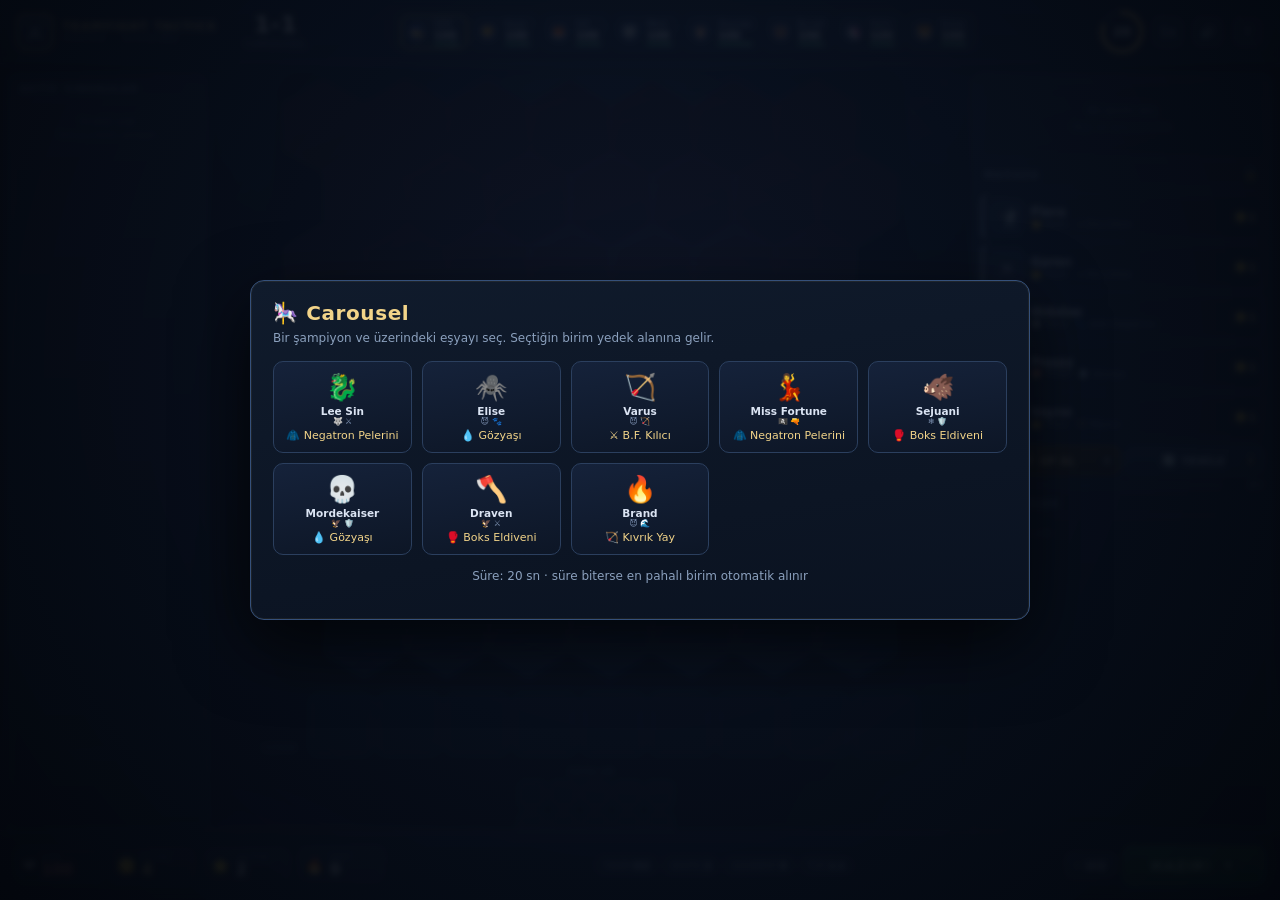
==== index.html @ 9b647cac "TFT Arena: offline Teamfight Tactics benzeri tarayıcı oyunu - 53 şampiyon, 22 sinerji, 8 bileşen + 3" ====
<!DOCTYPE html>
<html lang="tr">
<head>
<meta charset="utf-8" />
<meta name="viewport" content="width=device-width, initial-scale=1, maximum-scale=1, user-scalable=no" />
<title>Teamfight Tactics — Arena (Offline)</title>
<link rel="stylesheet" href="assets/style.css" />
<link rel="icon" href="data:image/svg+xml,<svg xmlns='http://www.w3.org/2000/svg' viewBox='0 0 100 100'><text y='.9em' font-size='90'>⚔️</text></svg>" />
</head>
<body>
<div id="rotate-hint">Lütfen cihazınızı yatay çevirin.</div>

<div id="app">
  <!-- ÜST BAR -->
  <header id="topbar">
    <div class="brand">
      <div class="brand-crest">⚔️</div>
      <div class="brand-text">
        <div class="brand-title">TEAMFIGHT TACTICS</div>
        <div class="brand-sub">ARENA · OFFLINE</div>
      </div>
    </div>
    <div id="stage-info" class="stage-info">
      <div class="stage-round" id="stage-round">1-1</div>
      <div class="stage-name" id="stage-name">PvE Turu</div>
    </div>
    <div id="players-strip" class="players-strip"></div>
    <div class="topbar-right">
      <div id="round-timer" class="round-timer">
        <svg viewBox="0 0 36 36" class="timer-ring"><circle class="ring-bg" cx="18" cy="18" r="16"></circle><circle id="ring-fg" class="ring-fg" cx="18" cy="18" r="16"></circle></svg>
        <span id="timer-text">30</span>
      </div>
      <button id="btn-speed" class="icon-btn" title="Hız">1x</button>
      <button id="btn-sound" class="icon-btn" title="Ses">🔊</button>
      <button id="btn-help" class="icon-btn" title="Yardım">?</button>
    </div>
  </header>

  <main id="main">
    <!-- SOL: TRAITLER -->
    <aside id="traits-panel" class="panel">
      <div class="panel-head"><span>AKTİF SİNERJİLER</span></div>
      <div id="traits-list" class="traits-list"></div>
      <div id="trait-detail" class="trait-detail hidden"></div>
    </aside>

    <!-- ORTA: TAHTA -->
    <section id="center">
      <div id="opponent-banner" class="opponent-banner hidden"></div>
      <div id="board-wrap">
        <div id="board">
          <div id="hex-layer"></div>
          <div id="fx-layer"></div>
          <div id="unit-layer"></div>
        </div>
      </div>
      <div id="bench-wrap">
        <div class="bench-label">YEDEK</div>
        <div id="bench"></div>
        <div id="item-bench-wrap">
          <div class="bench-label">EŞYALAR</div>
          <div id="item-bench"></div>
        </div>
      </div>
      <div id="combat-bar" class="combat-bar hidden">
        <div class="combat-side ally"><span id="ally-alive">0</span><small>TAKIMIN</small></div>
        <div class="combat-mid"><button id="btn-skip" class="btn small">Savaşı Bitir ⏭</button></div>
        <div class="combat-side enemy"><span id="enemy-alive">0</span><small>DÜŞMAN</small></div>
      </div>
    </section>

    <!-- SAĞ: MAĞAZA -->
    <aside id="right-panel" class="panel">
      <div id="unit-info" class="unit-info"></div>
      <div class="shop-block">
        <div class="panel-head">
          <span>MAĞAZA</span>
          <span id="shop-lock" class="lock" title="Mağazayı kilitle">🔓</span>
        </div>
        <div id="shop" class="shop"></div>
        <div class="shop-actions">
          <button id="btn-xp" class="btn gold">
            <span class="btn-ico">⬆</span> XP AL
            <span class="btn-cost">4</span>
          </button>
          <button id="btn-reroll" class="btn">
            <span class="btn-ico">🔄</span> YENİLE
            <span class="btn-cost">2</span>
          </button>
        </div>
        <div class="xp-row"><div class="xp-bar"><div id="xp-fill"></div></div><span id="xp-text">0/2</span></div>
      </div>
      <div class="panel-head"><span>SİNERJİLER</span></div>
      <div id="traits-mini" class="traits-mini"></div>
    </aside>
  </main>

  <!-- ALT BAR -->
  <footer id="bottombar">
    <div class="bot-left">
      <div class="stat-pill hp-pill">
        <span class="pill-ico">❤️</span>
        <div class="pill-body"><div class="pill-label">CAN</div><div class="pill-value"><span id="player-hp">100</span></div></div>
      </div>
      <div class="stat-pill gold-pill">
        <span class="pill-ico">🪙</span>
        <div class="pill-body"><div class="pill-label">ALTIN</div><div class="pill-value"><span id="player-gold">0</span></div></div>
      </div>
      <div class="stat-pill lvl-pill">
        <span class="pill-ico">⭐</span>
        <div class="pill-body"><div class="pill-label">SEVİYE</div><div class="pill-value"><span id="player-level">2</span></div></div>
      </div>
      <div class="stat-pill streak-pill">
        <span class="pill-ico">🔥</span>
        <div class="pill-body"><div class="pill-label">SERİ</div><div class="pill-value"><span id="player-streak">0</span></div></div>
      </div>
    </div>
    <div class="board-pills" id="board-pills"></div>
    <div class="bot-right">
      <button id="btn-arrange" class="btn" title="Otomatik diz">⚡ DİZ</button>
      <button id="btn-ready" class="btn ready">HAZIR! <span class="key">R</span></button>
    </div>
  </footer>
</div>

<div id="tooltip" class="tooltip hidden"></div>
<div id="modal-root" class="modal-root hidden"></div>
<div id="toast-root"></div>

<script src="src/data.js"></script>
<script src="src/combat.js"></script>
<script src="src/bots.js"></script>
<script src="src/ui.js"></script>
<script src="src/game.js"></script>
</body>
</html>
---- assets/style.css ----
/* ============ TFT ARENA — OFFLINE ============ */
:root{
  --bg:#05080f;
  --panel:#0e1524;
  --panel-2:#131d30;
  --panel-3:#1a2741;
  --line:#26344f;
  --gold:#d8b155;
  --gold-2:#f2d489;
  --text:#dbe4f3;
  --muted:#8b9bb7;
  --blue:#3ba7ff;
  --red:#ff5a5a;
  --green:#4ad48a;
  --purple:#b06bff;
  --hexW:68px;
  --hexH:78px;
}
*{box-sizing:border-box; margin:0; padding:0; -webkit-tap-highlight-color:transparent}
html,body{height:100%}
body{
  background:
    radial-gradient(1200px 700px at 50% -10%, #16294a 0%, transparent 60%),
    radial-gradient(900px 600px at 10% 110%, #1a1430 0%, transparent 55%),
    radial-gradient(900px 600px at 95% 100%, #0d2b32 0%, transparent 55%),
    var(--bg);
  color:var(--text);
  font-family:"Segoe UI",system-ui,-apple-system,"Trebuchet MS",sans-serif;
  overflow:hidden;
  user-select:none;
  font-size:14px;
}
button{font-family:inherit; color:inherit; cursor:pointer; border:none; background:none}
.hidden{display:none !important}
#rotate-hint{display:none}

#app{
  height:100vh; width:100vw;
  display:grid;
  grid-template-rows:64px minmax(0,1fr) 70px;
  gap:0;
}
#app.spectating #unit-layer{opacity:.85}

/* ---------------- TOP BAR ---------------- */
#topbar{
  display:flex; align-items:center; gap:14px;
  padding:6px 16px;
  background:linear-gradient(180deg, #0b1626 0%, #0a1120 100%);
  border-bottom:1px solid var(--line);
  box-shadow:0 4px 24px rgba(0,0,0,.5);
  z-index:20;
}
.brand{display:flex; align-items:center; gap:9px; min-width:210px}
.brand-crest{
  width:38px;height:38px;border-radius:9px;display:grid;place-items:center;font-size:21px;
  background:linear-gradient(160deg,#1c3054,#0d1a2e);
  border:1px solid var(--gold); box-shadow:0 0 14px rgba(216,177,85,.25) inset;
}
.brand-title{font-size:13px; font-weight:800; letter-spacing:1.6px; color:var(--gold-2)}
.brand-sub{font-size:9px; letter-spacing:2.6px; color:#5d7696}

.stage-info{display:flex; flex-direction:column; align-items:center; min-width:90px}
.stage-round{font-size:22px; font-weight:800; color:#fff; letter-spacing:1px; line-height:1}
.stage-name{font-size:9.5px; letter-spacing:1.4px; color:var(--muted); text-transform:uppercase; margin-top:2px}

.players-strip{flex:1; display:flex; gap:5px; justify-content:center; align-items:center; overflow:hidden}
.player-chip{
  display:flex; align-items:center; gap:6px;
  background:linear-gradient(180deg,#152137,#0e1727);
  border:1px solid #24344f; border-radius:7px;
  padding:3px 7px 3px 4px; min-width:78px; position:relative; transition:.18s;
}
.player-chip.me{border-color:var(--gold); box-shadow:0 0 12px rgba(216,177,85,.18)}
.player-chip.dead{opacity:.32; filter:grayscale(1)}
.player-chip .pc-ava{width:22px;height:22px;border-radius:50%;display:grid;place-items:center;font-size:12px;background:#22314c}
.player-chip .pc-body{flex:1; min-width:0}
.player-chip .pc-name{font-size:9px; color:#a9b8cf; white-space:nowrap; overflow:hidden; text-overflow:ellipsis; max-width:62px}
.player-chip .pc-hp{font-size:11px; font-weight:800; color:#fff}
.player-chip .pc-hp.low{color:var(--red)}
.player-chip .pc-bar{height:2px; background:#1c2740; border-radius:2px; overflow:hidden; margin-top:1px}
.player-chip .pc-bar i{display:block;height:100%;background:linear-gradient(90deg,#4ad48a,#8ef0b6)}
.player-chip .pc-bar i.low{background:linear-gradient(90deg,#ff5a5a,#ff9a7a)}
.player-chip .pc-streak{position:absolute; top:-5px; right:-3px; font-size:8px; background:#2a1a0c; border:1px solid #6a4718; color:#ffb454; border-radius:6px; padding:0 3px}

.topbar-right{display:flex; align-items:center; gap:8px; min-width:210px; justify-content:flex-end}
.round-timer{position:relative; width:44px; height:44px; display:grid; place-items:center}
.timer-ring{position:absolute; inset:0; width:44px; height:44px; transform:rotate(-90deg)}
.ring-bg{fill:none; stroke:#1b2942; stroke-width:3}
.ring-fg{fill:none; stroke:var(--gold); stroke-width:3; stroke-linecap:round; stroke-dasharray:100.5; stroke-dashoffset:0; transition:stroke-dashoffset .25s linear}
#timer-text{font-size:13px; font-weight:800; color:#fff}
.round-timer.urgent .ring-fg{stroke:var(--red)}
.icon-btn{
  width:32px;height:32px;border-radius:8px;background:#142036;border:1px solid #273952;
  font-size:13px; display:grid; place-items:center; color:#c7d6ec;
}
.icon-btn:hover{background:#1c2c48; border-color:var(--gold); color:#fff}

/* ---------------- MAIN ---------------- */
#main{
  display:grid;
  grid-template-columns:236px minmax(0,1fr) 330px;
  gap:10px; padding:10px 12px; min-height:0; overflow:hidden;
}
.panel{
  background:linear-gradient(180deg,rgba(18,28,47,.92),rgba(10,17,30,.94));
  border:1px solid var(--line); border-radius:10px; padding:8px;
  display:flex; flex-direction:column; min-height:0; overflow:hidden;
  box-shadow:0 6px 22px rgba(0,0,0,.35);
}
.panel-head{
  display:flex; justify-content:space-between; align-items:center;
  font-size:9.5px; letter-spacing:1.6px; color:#7f93b3; font-weight:700;
  padding:2px 3px 6px; border-bottom:1px solid #1c2942; margin-bottom:6px;
}

/* TRAITS */
.traits-list{overflow-y:auto; display:flex; flex-direction:column; gap:3px; padding-right:2px; flex:1; min-height:0}
.trait-row{
  display:flex; align-items:center; gap:7px; padding:5px 6px; border-radius:7px;
  background:#101a2b; border:1px solid #1c2a42; cursor:pointer; transition:.12s; position:relative; overflow:hidden;
}
.trait-row:hover{background:#16233a; border-color:#2f4463}
.trait-row.active{background:linear-gradient(90deg,#2b2410,#141a28); border-color:#6d5620}
.trait-row.active .tr-name{color:var(--gold-2)}
.trait-row.tier-1{border-color:#5a4a22}
.trait-row.tier-2{border-color:#8a6a1f; box-shadow:0 0 10px rgba(216,177,85,.12) inset}
.trait-row.tier-3{border-color:#c9a13e; box-shadow:0 0 14px rgba(216,177,85,.22) inset}
.trait-row .tr-ico{
  width:24px;height:24px;border-radius:6px; display:grid; place-items:center; font-size:12px;
  background:#1b2a44; border:1px solid #2a3d5c; flex:0 0 auto;
}
.trait-row.active .tr-ico{background:#33270f; border-color:#7a5c1e}
.tr-main{flex:1; min-width:0}
.tr-name{font-size:11.5px; font-weight:700; color:#c3d2e8; white-space:nowrap; overflow:hidden; text-overflow:ellipsis}
.tr-tier{display:flex; gap:3px; margin-top:2px}
.tr-tier span{
  font-size:8.5px; font-weight:800; width:15px; height:13px; display:grid; place-items:center;
  border-radius:3px; background:#16223a; color:#617691; border:1px solid #23314a;
}
.tr-tier span.on{background:#6d5620; color:#ffe6a8; border-color:#b3892f}
.tr-count{
  font-size:10.5px; font-weight:800; color:#7d90ad; min-width:22px; text-align:right;
}
.tr-count em{font-style:normal; color:#4c5f7d}
.traits-list::-webkit-scrollbar,.trait-detail::-webkit-scrollbar,#log::-webkit-scrollbar{width:5px}
.traits-list::-webkit-scrollbar-thumb,.trait-detail::-webkit-scrollbar-thumb,#log::-webkit-scrollbar-thumb{background:#27374f;border-radius:3px}

.trait-detail{
  margin-top:6px; border-top:1px solid #1c2942; padding-top:6px;
  font-size:10.5px; color:#a3b4cd; line-height:1.45; overflow-y:auto; max-height:42%;
}
.trait-detail h4{font-size:12px; color:var(--gold-2); margin-bottom:3px}
.trait-detail .td-tier{color:#7f93b3; margin-top:4px}
.trait-detail .td-tier b{color:#cfe1ff}
.trait-detail .td-tier.on b{color:var(--gold-2)}

/* ---------------- BOARD ---------------- */
#center{display:flex; flex-direction:column; align-items:center; justify-content:center; min-width:0; position:relative; gap:6px}
.opponent-banner{
  position:absolute; top:-2px; left:50%; transform:translateX(-50%);
  background:#1a1020; border:1px solid #6b2c3c; color:#ffb3b3; font-size:11px;
  padding:3px 12px; border-radius:0 0 8px 8px; z-index:8; letter-spacing:.5px;
}
#board-wrap{
  position:relative; transform-origin:center center; padding:8px;
  border-radius:22px;
  background:
    radial-gradient(ellipse at 50% 45%, rgba(48,84,140,.22), rgba(10,18,32,.0) 72%),
    radial-gradient(ellipse at 50% 50%, rgba(0,0,0,0) 55%, rgba(0,0,0,.35) 100%);
}
#board{
  position:relative;
  width:calc(7 * var(--hexW) + var(--hexW) * .5);
  height:calc(8 * var(--hexH) * .76 + var(--hexH) * .24);
  filter:drop-shadow(0 16px 40px rgba(0,0,0,.55));
}
#hex-layer,#fx-layer,#unit-layer{position:absolute; inset:0}
#fx-layer{pointer-events:none; z-index:5}
#unit-layer{z-index:6}

.hex{
  position:absolute;
  width:var(--hexW); height:var(--hexH);
  clip-path:polygon(50% 0%,100% 25%,100% 75%,50% 100%,0% 75%,0% 25%);
  background:linear-gradient(160deg,#1b2c47 0%,#122036 100%);
  display:grid; place-items:center;
  transition:background .12s;
}
.hex::after{
  content:""; position:absolute; inset:2px;
  clip-path:polygon(50% 0%,100% 25%,100% 75%,50% 100%,0% 75%,0% 25%);
  background:linear-gradient(160deg,#122136 0%,#0c1728 100%);
  border:0;
}
.hex.enemy{background:linear-gradient(160deg,#2a1622 0%,#1a0e18 100%)}
.hex.enemy::after{background:linear-gradient(160deg,#1d1119 0%,#140a12 100%)}
.hex.hover{background:linear-gradient(160deg,#3f6ba8 0%,#1e3f66 100%)}
.hex.hover::after{background:linear-gradient(160deg,#21395c 0%,#12233a 100%)}
.hex.invalid{background:linear-gradient(160deg,#6b2430 0%,#3a1218 100%)}
.hex.invalid::after{background:linear-gradient(160deg,#3d141c 0%,#220b10 100%)}
.hex .hex-glow{position:absolute; inset:0; opacity:0; transition:.2s; background:radial-gradient(circle at 50% 50%, rgba(59,167,255,.5), transparent 70%)}
.hex.hover .hex-glow{opacity:1}
.board-mid-line{
  position:absolute; left:-2%; width:104%; height:2px; z-index:2;
  background:linear-gradient(90deg,transparent,rgba(120,160,220,.35),transparent);
  pointer-events:none;
}

/* UNITS */
.unit-token{
  touch-action:none;
  position:absolute; z-index:6;
  width:calc(var(--hexW) * .94); height:calc(var(--hexW) * .94);
  transform:translate(-50%,-50%);
  cursor:grab; transition:filter .15s;
  will-change:left,top;
}
.unit-token.dragging{opacity:.25}
.unit-token.enemy-token{cursor:default}
.unit-token.dead{animation:unit-die .45s forwards}
@keyframes unit-die{to{opacity:0; transform:translate(-50%,-50%) scale(.4) rotate(25deg)}}
.unit-inner{
  position:relative; width:100%; height:100%;
  display:grid; place-items:center;
}
.unit-ring{
  position:absolute; inset:0; border-radius:50%;
  background:radial-gradient(circle at 50% 35%, rgba(60,90,140,.9), rgba(12,20,34,.95) 70%);
  border:2px solid #4d6f9e;
  box-shadow:0 4px 14px rgba(0,0,0,.5);
}
.unit-token.c1 .unit-ring{border-color:#8b9bb7; box-shadow:0 0 0 1px #55627a inset, 0 4px 12px rgba(0,0,0,.5)}
.unit-token.c2 .unit-ring{border-color:#4ad48a}
.unit-token.c3 .unit-ring{border-color:#3ba7ff}
.unit-token.c4 .unit-ring{border-color:#b06bff}
.unit-token.c5 .unit-ring{border-color:#f2c14e; box-shadow:0 0 16px rgba(242,193,78,.45)}
.unit-portrait{position:relative; z-index:2; font-size:calc(var(--hexW) * .40); line-height:1; filter:drop-shadow(0 2px 3px rgba(0,0,0,.8))}
.unit-token.enemy-token .unit-ring{background:radial-gradient(circle at 50% 35%, rgba(140,50,70,.9), rgba(32,8,16,.95) 70%); border-color:#b04a5e}
.unit-token.enemy-token.c5 .unit-ring{border-color:#f2c14e}

.unit-stars{
  position:absolute; top:-7px; left:50%; transform:translateX(-50%);
  display:flex; gap:1px; z-index:4; font-size:calc(var(--hexW)*.16);
  filter:drop-shadow(0 1px 2px #000);
}
.unit-stars .s1{color:#c9d6e8}
.unit-stars .s2{color:#dfe9f7}
.unit-stars .s3{color:#ffe066}
.unit-items{position:absolute; top:-5px; right:-6px; display:flex; flex-direction:column; gap:1px; z-index:4}
.unit-items .mini-item{
  width:calc(var(--hexW)*.22); height:calc(var(--hexW)*.22);
  border-radius:3px; background:#0b1322; border:1px solid #4a5f80;
  display:grid; place-items:center; font-size:calc(var(--hexW)*.13); overflow:hidden;
}
.unit-items .mini-item.completed{border-color:var(--gold); background:#241a08}
.unit-bars{
  position:absolute; left:6%; right:6%; bottom:-2px; z-index:3;
  display:flex; flex-direction:column; gap:1px;
  transform:translateY(95%);
}
.unit-token .hp-bar{height:calc(var(--hexW)*.085); background:#1a0d10; border:1px solid rgba(0,0,0,.6); border-radius:2px; overflow:hidden; position:relative}
.unit-token .hp-bar i{display:block; height:100%; background:linear-gradient(180deg,#5ee08d,#2fa863); transition:width .12s linear}
.unit-token.enemy-token .hp-bar i{background:linear-gradient(180deg,#ff7b7b,#c93a3a)}
.unit-token .hp-bar .shield{position:absolute; inset:0; background:linear-gradient(180deg,#cfe4ff,#8fb8e6); opacity:.85}
.unit-token .mana-bar{height:calc(var(--hexW)*.055); background:#0b1220; border-radius:2px; overflow:hidden}
.unit-token .mana-bar i{display:block; height:100%; background:linear-gradient(180deg,#57b6ff,#1c6fbf); transition:width .1s linear}
.unit-token .cast-flash{
  position:absolute; inset:-6px; border-radius:50%; border:2px solid #ffe08a; opacity:0; pointer-events:none;
}
.unit-token.casting .cast-flash{animation:cast .45s ease-out}
@keyframes cast{0%{opacity:1; transform:scale(.8)}100%{opacity:0; transform:scale(1.4)}}
.unit-token.stunned .unit-portrait{filter:hue-rotate(180deg) brightness(.7)}
.unit-token.attacking{animation:atk-pop .16s ease-out}
@keyframes atk-pop{50%{transform:translate(-50%,-50%) scale(1.08)}}
.unit-level-tag{position:absolute; right:-3px; top:-2px; font-size:8px; font-weight:800; color:#02101f; background:#9dc0e8; border-radius:4px; padding:0 2px; z-index:4}

.target-ring{
  position:absolute; border:2px solid #ff5a5a; border-radius:50%;
  width:calc(var(--hexW)*.9); height:calc(var(--hexW)*.9); transform:translate(-50%,-50%);
  pointer-events:none; opacity:.55; z-index:4; animation:pulse 1s infinite;
}
@keyframes pulse{50%{opacity:.15}}

/* FX */
.fx-line{position:absolute; height:3px; background:linear-gradient(90deg,rgba(255,225,150,0),#ffe196,rgba(255,225,150,0)); transform-origin:0 50%; border-radius:2px; z-index:5; pointer-events:none}
.fx-bolt{position:absolute; height:2px; background:linear-gradient(90deg,#9fdcff,#e9f7ff); transform-origin:0 50%; border-radius:2px; z-index:5; pointer-events:none; box-shadow:0 0 6px #7fc8ff}
.fx-aoe{position:absolute; border-radius:50%; border:2px solid rgba(255,180,90,.9); background:radial-gradient(circle,rgba(255,140,60,.35),rgba(255,90,30,0) 70%); transform:translate(-50%,-50%); z-index:5; pointer-events:none; animation:aoe .5s ease-out forwards}
.fx-aoe.magic{border-color:rgba(150,120,255,.9); background:radial-gradient(circle,rgba(150,110,255,.35),transparent 70%)}
.fx-aoe.heal{border-color:rgba(90,240,150,.9); background:radial-gradient(circle,rgba(90,240,150,.3),transparent 70%)}
.fx-aoe.frost{border-color:rgba(140,220,255,.9); background:radial-gradient(circle,rgba(120,200,255,.32),transparent 70%)}
@keyframes aoe{0%{opacity:1; transform:translate(-50%,-50%) scale(.3)}100%{opacity:0; transform:translate(-50%,-50%) scale(1.15)}}
.fx-text{
  position:absolute; transform:translate(-50%,-50%); z-index:7; pointer-events:none;
  font-weight:800; font-size:13px; text-shadow:0 2px 4px #000, 0 0 8px rgba(0,0,0,.8);
  animation:floatup .9s ease-out forwards; white-space:nowrap;
}
.fx-text.dmg{color:#ffd0d0}
.fx-text.crit{color:#ffb347; font-size:17px}
.fx-text.magic{color:#c9b0ff}
.fx-text.true{color:#fff; font-size:15px}
.fx-text.heal{color:#7cf0a8}
@keyframes floatup{0%{opacity:0; transform:translate(-50%,-30%) scale(.7)}20%{opacity:1; transform:translate(-50%,-70%) scale(1)}100%{opacity:0; transform:translate(-50%,-160%) scale(.95)}}
.fx-slash{position:absolute; width:calc(var(--hexW)*.8); height:4px; background:linear-gradient(90deg,transparent,#fff,transparent); transform:translate(-50%,-50%) rotate(-30deg); z-index:6; animation:slash .3s forwards}
@keyframes slash{0%{opacity:1; width:10%}100%{opacity:0; width:110%}}

/* ---------------- BENCH ---------------- */
#bench-wrap{display:flex; align-items:flex-end; gap:12px; width:100%; justify-content:center; flex-wrap:wrap}
.bench-label{font-size:8px; letter-spacing:1.6px; color:#5d7292; margin-bottom:3px; text-align:center}
#bench{display:flex; gap:4px}
.bench-slot{
  width:calc(var(--hexW)*.78); height:calc(var(--hexW)*.78);
  border-radius:9px; border:1px dashed #2a3d5a; background:rgba(15,25,40,.6);
  position:relative; transition:.15s;
}
.bench-slot.hover{border-color:var(--gold); background:rgba(60,48,20,.5)}
#bench .unit-token{
  touch-action:none;position:absolute; left:50%; top:50%; width:calc(var(--hexW)*.9); height:calc(var(--hexW)*.9)}
#item-bench-wrap{margin-left:4px}
#item-bench{display:grid; grid-template-columns:repeat(5, 1fr); gap:4px; width:calc(var(--hexW)*1.8)}
.item-slot{
  width:calc(var(--hexW)*.34); height:calc(var(--hexW)*.34);
  border-radius:6px; border:1px dashed #2a3d5a; background:rgba(15,25,40,.6);
  display:grid; place-items:center; font-size:calc(var(--hexW)*.2); cursor:grab; position:relative;
}
.item-slot.filled{border-style:solid; border-color:#43597a; background:linear-gradient(160deg,#22304a,#141f33)}
.item-slot.filled.component{border-color:#5d7a9e}
.item-slot.filled.completed{border-color:var(--gold); background:linear-gradient(160deg,#33280d,#1d1508); box-shadow:0 0 8px rgba(216,177,85,.2)}
.item-slot.hover{border-color:#fff; transform:scale(1.08)}
.item-slot.dragging{opacity:.3}
.item-slot .item-ico{filter:drop-shadow(0 1px 2px #000)}

/* ---------------- RIGHT PANEL ---------------- */
#right-panel{gap:6px; overflow-y:auto}
#right-panel::-webkit-scrollbar{width:5px}
#right-panel::-webkit-scrollbar-thumb{background:#27374f;border-radius:3px}
.unit-info{
  min-height:76px; border-radius:8px; border:1px solid #1c2a42;
  background:linear-gradient(160deg,#101a2b,#0b1321);
  padding:6px; display:flex; gap:8px;
}
.ui-empty{color:#4d6080}
.unit-info .up-empty{color:#55688a; font-size:11px; margin:auto; text-align:center; line-height:1.5}
.up-portrait{
  width:52px;height:52px;border-radius:8px; display:grid; place-items:center; font-size:26px;
  background:radial-gradient(circle at 50% 35%,#24354f,#0d1626); border:2px solid #3c5578; flex:0 0 auto;
}
.up-main{flex:1; min-width:0}
.up-name{font-size:13px; font-weight:800; color:#fff; display:flex; align-items:center; gap:5px}
.up-name .up-cost{font-size:9px; color:#0a1320; background:var(--gold); border-radius:3px; padding:0 4px; font-weight:800}
.up-traits{font-size:9.5px; color:#7f95b5; margin:1px 0 3px}
.up-stats{display:grid; grid-template-columns:1fr 1fr; gap:0 8px; font-size:9.5px; color:#9fb2cd}
.up-stats b{color:#dfeaf8; font-weight:700}
.up-ability{font-size:9.5px; color:#b9a6e8; margin-top:3px; line-height:1.35}
.up-sell{
  position:absolute; right:8px; top:8px; font-size:9px; background:#3a1418; border:1px solid #7d2d35;
  border-radius:4px; padding:2px 5px; color:#ffb0b0;
}
.unit-info{position:relative}

.shop-block{margin-top:2px}
.shop{display:flex; flex-direction:column; gap:4px}
.shop-card{
  display:flex; align-items:center; gap:7px; padding:5px 6px; border-radius:7px;
  border:1px solid #23314a; background:linear-gradient(90deg,#111c2e,#0d1626);
  cursor:pointer; position:relative; transition:.1s; overflow:hidden;
}
.shop-card:hover{transform:translateX(-2px); border-color:#4d6f9e; background:linear-gradient(90deg,#16243a,#101a2b)}
.shop-card.c1{border-left:3px solid #8b9bb7}
.shop-card.c2{border-left:3px solid #4ad48a}
.shop-card.c3{border-left:3px solid #3ba7ff}
.shop-card.c4{border-left:3px solid #b06bff}
.shop-card.c5{border-left:3px solid #f2c14e}
.shop-card.sold{opacity:.25; pointer-events:none}
.sc-portrait{width:34px;height:34px;border-radius:6px;display:grid;place-items:center;font-size:18px;background:#1b2a44;border:1px solid #2f4463; flex:0 0 auto}
.shop-card.c4 .sc-portrait{background:linear-gradient(160deg,#2a1a44,#150e24); border-color:#6b45a8}
.shop-card.c5 .sc-portrait{background:linear-gradient(160deg,#3d2f10,#1f1808); border-color:#b3892f}
.sc-main{flex:1; min-width:0}
.sc-name{font-size:12px; font-weight:700; color:#eaf1fb; white-space:nowrap; overflow:hidden; text-overflow:ellipsis}
.sc-traits{font-size:8.5px; color:#7b8fab; white-space:nowrap; overflow:hidden; text-overflow:ellipsis}
.sc-cost{font-size:11px; font-weight:800; color:var(--gold-2); display:flex; align-items:center; gap:2px}
.sc-cost::before{content:"🪙"; font-size:9px}
.shop-card.owned::after{content:"✔"; position:absolute; right:4px; top:2px; font-size:9px; color:#4ad48a}
.shop-empty{grid-column:1/-1; text-align:center; color:#3f5474; font-size:10px; padding:14px 0}

.shop-actions{display:flex; gap:5px; margin-top:6px}
.btn{
  flex:1; display:flex; align-items:center; justify-content:center; gap:5px;
  padding:7px 8px; border-radius:7px; font-size:10.5px; font-weight:800; letter-spacing:.4px;
  background:linear-gradient(180deg,#1c2c48,#131f33); border:1px solid #2f4463; color:#cfe0f6;
  transition:.12s; position:relative;
}
.btn:hover{background:linear-gradient(180deg,#25395c,#182741); border-color:#527099; color:#fff}
.btn:active{transform:translateY(1px)}
.btn.gold{background:linear-gradient(180deg,#3a2d10,#241a07); border-color:#8a6a1f; color:#ffe1a0}
.btn.gold:hover{background:linear-gradient(180deg,#4d3b14,#2f2209); border-color:#c9a13e}
.btn.disabled{opacity:.4; pointer-events:none}
.btn-cost{position:absolute; right:5px; font-size:9px; background:#0a1220; border-radius:3px; padding:0 3px; color:var(--gold-2)}
.btn-ico{font-size:11px}
.btn.small{flex:0 0 auto; padding:4px 12px; font-size:10px}
.btn.ready{
  background:linear-gradient(180deg,#1c5c3a,#0f3a24); border-color:#2f8f5b; color:#c9ffe0;
  font-size:14px; padding:10px 26px; letter-spacing:1px; box-shadow:0 0 18px rgba(74,212,138,.2);
}
.btn.ready:hover{background:linear-gradient(180deg,#247947,#14522f); border-color:#4ad48a; color:#fff}
.btn.ready .key{font-size:9px; background:rgba(0,0,0,.35); border-radius:3px; padding:0 4px; margin-left:4px}
.xp-row{display:flex; align-items:center; gap:6px; margin-top:5px}
.xp-bar{flex:1; height:5px; background:#101b2c; border-radius:3px; overflow:hidden; border:1px solid #1c2942}
#xp-fill{height:100%; width:0%; background:linear-gradient(90deg,#3ba7ff,#7fd0ff); transition:width .2s}
#xp-text{font-size:9px; color:#7f93b3; min-width:34px; text-align:right}
.lock{cursor:pointer; font-size:12px; opacity:.5}
.lock.on{opacity:1; filter:drop-shadow(0 0 4px var(--gold))}

.traits-mini{display:flex; flex-wrap:wrap; gap:3px; overflow-y:auto; max-height:120px}
.tm-chip{
  display:flex; align-items:center; gap:3px; font-size:9px; padding:2px 5px; border-radius:5px;
  background:#121d30; border:1px solid #22314a; color:#93a7c4;
}
.tm-chip.on{background:#2a2211; border-color:#7a5c1e; color:#ffd98a}
.tm-chip .tm-n{font-weight:800}
.tm-chip img{width:0}

/* ---------------- BOTTOM BAR ---------------- */
#bottombar{
  display:flex; align-items:center; justify-content:space-between; gap:12px;
  padding:6px 16px; background:linear-gradient(0deg,#0a1220,#0c1626);
  border-top:1px solid var(--line); z-index:20;
}
.bot-left{display:flex; gap:8px; align-items:center}
.stat-pill{
  display:flex; align-items:center; gap:6px; padding:4px 10px 4px 6px; border-radius:8px;
  background:linear-gradient(180deg,#132034,#0d1727); border:1px solid #24344f; min-width:86px;
}
.pill-ico{font-size:15px}
.pill-label{font-size:7.5px; letter-spacing:1.3px; color:#6f84a3}
.pill-value{font-size:15px; font-weight:800; color:#fff; line-height:1.1}
.gold-pill .pill-value{color:var(--gold-2)}
.hp-pill .pill-value{color:#ff8f8f}
.board-pills{display:flex; gap:5px; align-items:center; flex-wrap:wrap; justify-content:center}
.board-pill{
  font-size:9px; padding:2px 7px; border-radius:10px; background:#101a2b; border:1px solid #22314a; color:#8296b4;
}
.board-pill b{color:#cfdff5}
.bot-right{display:flex; align-items:center; gap:8px}

/* ---------------- TOOLTIP / MODAL / TOAST ---------------- */
.tooltip{
  position:fixed; z-index:999; max-width:290px; padding:8px 10px; border-radius:8px;
  background:rgba(8,13,22,.97); border:1px solid #33496b; box-shadow:0 8px 30px rgba(0,0,0,.6);
  font-size:11px; line-height:1.45; color:#c8d8ee; pointer-events:none;
}
.tooltip h4{font-size:12px; color:var(--gold-2); margin-bottom:3px; display:flex; justify-content:space-between; gap:8px}
.tooltip .tt-sub{font-size:9.5px; color:#7f93b3; margin-bottom:3px}
.tooltip .tt-stat{color:#9fb2cd}
.tooltip .tt-stat b{color:#eaf2ff}
.tooltip .tt-trait{margin-top:4px; padding-top:4px; border-top:1px solid #23314a; font-size:10px; color:#a2b4cd}
.tooltip .tt-trait b{color:#dfeaff}
.tooltip .tt-gold{color:var(--gold-2); font-weight:800}
.tooltip .tt-ability{color:#c3b0f0; margin-top:4px; font-size:10.5px}

.modal-root{
  position:fixed; inset:0; z-index:800; display:grid; place-items:center;
  background:radial-gradient(circle at 50% 40%, rgba(12,22,40,.86), rgba(3,6,12,.96));
  backdrop-filter:blur(3px);
}
.modal{
  width:min(780px, 92vw); max-height:86vh; overflow:auto;
  background:linear-gradient(170deg,#101b2c,#0a1220);
  border:1px solid #35507a; border-radius:14px; padding:20px 22px;
  box-shadow:0 24px 70px rgba(0,0,0,.7), 0 0 0 1px rgba(216,177,85,.08) inset;
}
.modal h2{font-size:20px; color:var(--gold-2); letter-spacing:.6px; margin-bottom:4px}
.modal p.sub{font-size:12px; color:#8ba0bd; margin-bottom:14px; line-height:1.5}
.modal .modal-actions{display:flex; gap:8px; justify-content:flex-end; margin-top:16px}
.modal .btn{flex:0 0 auto; padding:9px 20px; font-size:12px}
.augment-grid{display:grid; grid-template-columns:repeat(3,1fr); gap:10px}
.augment-card{
  border:1px solid #2b3f5e; border-radius:10px; padding:12px; cursor:pointer;
  background:linear-gradient(170deg,#15223a,#0d1626); transition:.15s; position:relative; overflow:hidden;
}
.augment-card:hover{border-color:var(--gold); transform:translateY(-3px); box-shadow:0 10px 26px rgba(0,0,0,.5)}
.augment-card .ag-tier{font-size:8px; letter-spacing:1.5px; color:#8ba0bd}
.augment-card .ag-ico{font-size:30px; margin:6px 0}
.augment-card .ag-name{font-size:13px; font-weight:800; color:#ffe6a3; margin-bottom:4px}
.augment-card .ag-desc{font-size:10.5px; color:#9fb2cd; line-height:1.45}

.carousel-grid{display:grid; grid-template-columns:repeat(5,1fr); gap:10px}
.carousel-card{
  border:1px solid #2b3f5e; border-radius:10px; padding:10px 6px; text-align:center; cursor:pointer;
  background:linear-gradient(170deg,#15223a,#0d1626); transition:.15s;
}
.carousel-card:hover{border-color:var(--gold); transform:translateY(-3px)}
.carousel-card .cc-ico{font-size:26px}
.carousel-card .cc-name{font-size:10.5px; font-weight:700; margin-top:3px}
.carousel-card .cc-traits{font-size:8px; color:#7f93b3}
.carousel-card .cc-item{font-size:11px; margin-top:3px; color:var(--gold-2)}

.result-place{font-size:48px; font-weight:900; color:var(--gold-2); text-align:center; margin:6px 0}
.result-title{text-align:center; font-size:22px; font-weight:800; color:#fff}
.result-sub{text-align:center; font-size:12px; color:#93a7c4; margin:8px 0 16px}
.stats-table{width:100%; font-size:11.5px; border-collapse:collapse}
.stats-table td{padding:5px 6px; border-bottom:1px solid #1c2942; color:#a9bbd4}
.stats-table td:last-child{text-align:right; color:#fff; font-weight:700}
.help-grid{display:grid; grid-template-columns:1fr 1fr; gap:14px; font-size:11.5px; color:#a9bbd4; line-height:1.6}
.help-grid h4{color:var(--gold-2); font-size:12px; margin-bottom:5px}
.help-grid b{color:#e6f0ff}
.help-key{display:inline-block; background:#1b2a44; border:1px solid #33496b; border-radius:4px; padding:0 5px; font-size:10px; color:#cfe0f6}

#toast-root{position:fixed; left:50%; bottom:88px; transform:translateX(-50%); z-index:900; display:flex; flex-direction:column; gap:6px; align-items:center; pointer-events:none}
.toast{
  background:rgba(10,18,32,.96); border:1px solid #33496b; border-left:3px solid var(--gold);
  border-radius:6px; padding:6px 14px; font-size:11.5px; color:#dbe7f7;
  animation:toastin .25s ease-out; box-shadow:0 8px 24px rgba(0,0,0,.5);
}
.toast.bad{border-left-color:var(--red)}
.toast.good{border-left-color:var(--green)}
@keyframes toastin{from{opacity:0; transform:translateY(12px)}to{opacity:1; transform:none}}

/* sold / hover zones */
#sell-zone{
  position:fixed; right:340px; bottom:80px; z-index:700; width:120px; display:none;
  background:#2a0f14; border:1px dashed #a23a48; border-radius:8px; padding:8px 12px;
  font-size:10px; color:#ffb3b3; text-align:center;
}
body.dragging-unit #sell-zone{display:block}

/* drag ghost */
#drag-ghost{position:fixed; z-index:1000; pointer-events:none; transform:translate(-50%,-50%); opacity:.95; filter:drop-shadow(0 8px 14px rgba(0,0,0,.6))}

/* ---------------- RESPONSIVE ---------------- */
@media (max-width:1280px){
  #main{grid-template-columns:200px minmax(0,1fr) 300px; gap:8px; padding:8px}
  .brand{min-width:150px}
  .brand-title{font-size:11px}
  .player-chip{min-width:66px}
  .player-chip .pc-name{max-width:48px}
}
@media (max-width:1050px){
  #main{grid-template-columns:0 minmax(0,1fr) 260px}
  #traits-panel{display:none}
  .players-strip{display:none}
  .brand{min-width:auto}
}
@media (max-height:760px){
  #app{grid-template-rows:52px minmax(0,1fr) 58px}
  #topbar{padding:2px 10px}
  .brand-crest{width:30px;height:30px;font-size:16px}
  .stage-round{font-size:18px}
  .stat-pill{padding:2px 8px 2px 5px}
  .pill-value{font-size:13px}
}
@media (orientation:portrait) and (max-width:820px){
  #rotate-hint{
    display:grid; position:fixed; inset:0; z-index:9999; place-items:center;
    background:#05080f; color:#dbe4f3; font-size:15px; text-align:center; padding:30px;
  }
}
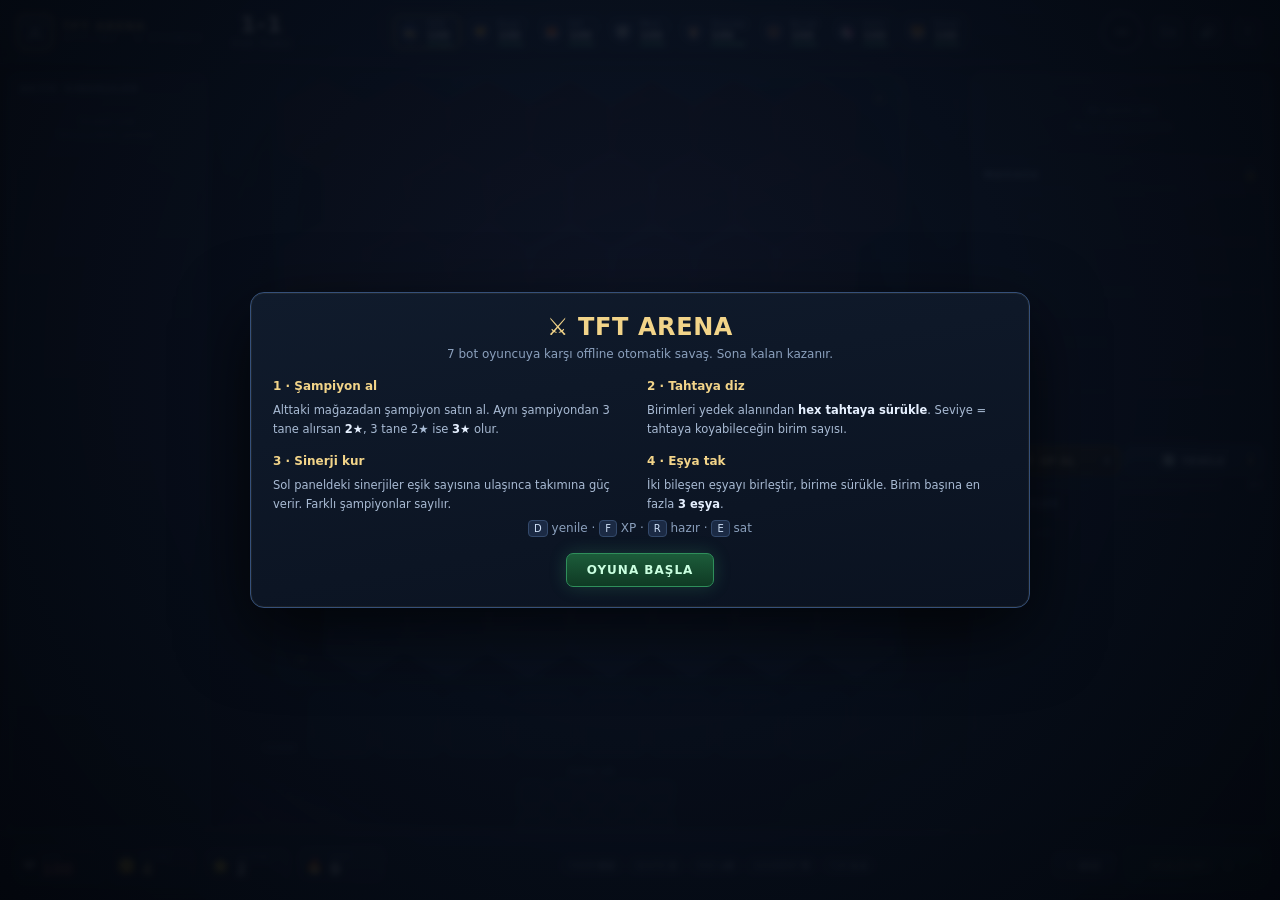
==== commit ef947219: "Telefon desteği + görsel katman: dokunmatik oynanış, portreler, tek dosya build - Mobil mod: body.is" ====
--- a/index.html
+++ b/index.html
@@ -2,22 +2,887 @@
 <html lang="tr">
 <head>
 <meta charset="utf-8" />
-<meta name="viewport" content="width=device-width, initial-scale=1, maximum-scale=1, user-scalable=no" />
-<title>Teamfight Tactics — Arena (Offline)</title>
-<link rel="stylesheet" href="assets/style.css" />
+<meta name="viewport" content="width=device-width, initial-scale=1, maximum-scale=1, user-scalable=no, viewport-fit=cover" />
+<meta name="theme-color" content="#05080f" />
+<title>TFT Arena — Offline</title>
+<style>
+/* ============ TFT ARENA — OFFLINE ============ */
+:root{
+  --bg:#05080f;
+  --panel:#0e1524;
+  --panel-2:#131d30;
+  --panel-3:#1a2741;
+  --line:#26344f;
+  --gold:#d8b155;
+  --gold-2:#f2d489;
+  --text:#dbe4f3;
+  --muted:#8b9bb7;
+  --blue:#3ba7ff;
+  --red:#ff5a5a;
+  --green:#4ad48a;
+  --purple:#b06bff;
+  --hexW:68px;
+  --hexH:78px;
+}
+*{box-sizing:border-box; margin:0; padding:0; -webkit-tap-highlight-color:transparent}
+html,body{height:100%}
+body{
+  background:
+    radial-gradient(1200px 700px at 50% -10%, #16294a 0%, transparent 60%),
+    radial-gradient(900px 600px at 10% 110%, #1a1430 0%, transparent 55%),
+    radial-gradient(900px 600px at 95% 100%, #0d2b32 0%, transparent 55%),
+    var(--bg);
+  color:var(--text);
+  font-family:"Segoe UI",system-ui,-apple-system,"Trebuchet MS",sans-serif;
+  overflow:hidden;
+  user-select:none;
+  font-size:14px;
+}
+button{font-family:inherit; color:inherit; cursor:pointer; border:none; background:none}
+.hidden{display:none !important}
+#rotate-hint{display:none}
+
+#app{
+  height:100vh; width:100vw;
+  display:grid;
+  grid-template-rows:64px minmax(0,1fr) 70px;
+  gap:0;
+}
+#app.spectating #unit-layer{opacity:.85}
+
+/* ---------------- TOP BAR ---------------- */
+#topbar{
+  display:flex; align-items:center; gap:14px;
+  padding:6px 16px;
+  background:linear-gradient(180deg, #0b1626 0%, #0a1120 100%);
+  border-bottom:1px solid var(--line);
+  box-shadow:0 4px 24px rgba(0,0,0,.5);
+  z-index:20;
+}
+.brand{display:flex; align-items:center; gap:9px; min-width:210px}
+.brand-crest{
+  width:38px;height:38px;border-radius:9px;display:grid;place-items:center;font-size:21px;
+  background:linear-gradient(160deg,#1c3054,#0d1a2e);
+  border:1px solid var(--gold); box-shadow:0 0 14px rgba(216,177,85,.25) inset;
+}
+.brand-title{font-size:13px; font-weight:800; letter-spacing:1.6px; color:var(--gold-2)}
+.brand-sub{font-size:9px; letter-spacing:2.6px; color:#5d7696}
+
+.stage-info{display:flex; flex-direction:column; align-items:center; min-width:90px}
+.stage-round{font-size:22px; font-weight:800; color:#fff; letter-spacing:1px; line-height:1}
+.stage-name{font-size:9.5px; letter-spacing:1.4px; color:var(--muted); text-transform:uppercase; margin-top:2px}
+
+.players-strip{flex:1; display:flex; gap:5px; justify-content:center; align-items:center; overflow:hidden}
+.player-chip{
+  display:flex; align-items:center; gap:6px;
+  background:linear-gradient(180deg,#152137,#0e1727);
+  border:1px solid #24344f; border-radius:7px;
+  padding:3px 7px 3px 4px; min-width:78px; position:relative; transition:.18s;
+}
+.player-chip.me{border-color:var(--gold); box-shadow:0 0 12px rgba(216,177,85,.18)}
+.player-chip.dead{opacity:.32; filter:grayscale(1)}
+.player-chip .pc-ava{width:22px;height:22px;border-radius:50%;display:grid;place-items:center;font-size:12px;background:#22314c}
+.player-chip .pc-body{flex:1; min-width:0}
+.player-chip .pc-name{font-size:9px; color:#a9b8cf; white-space:nowrap; overflow:hidden; text-overflow:ellipsis; max-width:62px}
+.player-chip .pc-hp{font-size:11px; font-weight:800; color:#fff}
+.player-chip .pc-hp.low{color:var(--red)}
+.player-chip .pc-bar{height:2px; background:#1c2740; border-radius:2px; overflow:hidden; margin-top:1px}
+.player-chip .pc-bar i{display:block;height:100%;background:linear-gradient(90deg,#4ad48a,#8ef0b6)}
+.player-chip .pc-bar i.low{background:linear-gradient(90deg,#ff5a5a,#ff9a7a)}
+.player-chip .pc-streak{position:absolute; top:-5px; right:-3px; font-size:8px; background:#2a1a0c; border:1px solid #6a4718; color:#ffb454; border-radius:6px; padding:0 3px}
+
+.topbar-right{display:flex; align-items:center; gap:8px; min-width:210px; justify-content:flex-end}
+.round-timer{position:relative; width:44px; height:44px; display:grid; place-items:center}
+.timer-ring{position:absolute; inset:0; width:44px; height:44px; transform:rotate(-90deg)}
+.ring-bg{fill:none; stroke:#1b2942; stroke-width:3}
+.ring-fg{fill:none; stroke:var(--gold); stroke-width:3; stroke-linecap:round; stroke-dasharray:100.5; stroke-dashoffset:0; transition:stroke-dashoffset .25s linear}
+#timer-text{font-size:13px; font-weight:800; color:#fff}
+.round-timer.urgent .ring-fg{stroke:var(--red)}
+.icon-btn{
+  width:32px;height:32px;border-radius:8px;background:#142036;border:1px solid #273952;
+  font-size:13px; display:grid; place-items:center; color:#c7d6ec;
+}
+.icon-btn:hover{background:#1c2c48; border-color:var(--gold); color:#fff}
+
+/* ---------------- MAIN ---------------- */
+#main{
+  display:grid;
+  grid-template-columns:236px minmax(0,1fr) 330px;
+  gap:10px; padding:10px 12px; min-height:0; overflow:hidden;
+}
+.panel{
+  background:linear-gradient(180deg,rgba(18,28,47,.92),rgba(10,17,30,.94));
+  border:1px solid var(--line); border-radius:10px; padding:8px;
+  display:flex; flex-direction:column; min-height:0; overflow:hidden;
+  box-shadow:0 6px 22px rgba(0,0,0,.35);
+}
+.panel-head{
+  display:flex; justify-content:space-between; align-items:center;
+  font-size:9.5px; letter-spacing:1.6px; color:#7f93b3; font-weight:700;
+  padding:2px 3px 6px; border-bottom:1px solid #1c2942; margin-bottom:6px;
+}
+
+/* TRAITS */
+.traits-list{overflow-y:auto; display:flex; flex-direction:column; gap:3px; padding-right:2px; flex:1; min-height:0}
+.trait-row{
+  display:flex; align-items:center; gap:7px; padding:5px 6px; border-radius:7px;
+  background:#101a2b; border:1px solid #1c2a42; cursor:pointer; transition:.12s; position:relative; overflow:hidden;
+}
+.trait-row:hover{background:#16233a; border-color:#2f4463}
+.trait-row.active{background:linear-gradient(90deg,#2b2410,#141a28); border-color:#6d5620}
+.trait-row.active .tr-name{color:var(--gold-2)}
+.trait-row.tier-1{border-color:#5a4a22}
+.trait-row.tier-2{border-color:#8a6a1f; box-shadow:0 0 10px rgba(216,177,85,.12) inset}
+.trait-row.tier-3{border-color:#c9a13e; box-shadow:0 0 14px rgba(216,177,85,.22) inset}
+.trait-row .tr-ico{
+  width:24px;height:24px;border-radius:6px; display:grid; place-items:center; font-size:12px;
+  background:#1b2a44; border:1px solid #2a3d5c; flex:0 0 auto;
+}
+.trait-row.active .tr-ico{background:#33270f; border-color:#7a5c1e}
+.tr-main{flex:1; min-width:0}
+.tr-name{font-size:11.5px; font-weight:700; color:#c3d2e8; white-space:nowrap; overflow:hidden; text-overflow:ellipsis}
+.tr-tier{display:flex; gap:3px; margin-top:2px}
+.tr-tier span{
+  font-size:8.5px; font-weight:800; width:15px; height:13px; display:grid; place-items:center;
+  border-radius:3px; background:#16223a; color:#617691; border:1px solid #23314a;
+}
+.tr-tier span.on{background:#6d5620; color:#ffe6a8; border-color:#b3892f}
+.tr-count{
+  font-size:10.5px; font-weight:800; color:#7d90ad; min-width:22px; text-align:right;
+}
+.tr-count em{font-style:normal; color:#4c5f7d}
+.traits-list::-webkit-scrollbar,.trait-detail::-webkit-scrollbar,#log::-webkit-scrollbar{width:5px}
+.traits-list::-webkit-scrollbar-thumb,.trait-detail::-webkit-scrollbar-thumb,#log::-webkit-scrollbar-thumb{background:#27374f;border-radius:3px}
+
+.trait-detail{
+  margin-top:6px; border-top:1px solid #1c2942; padding-top:6px;
+  font-size:10.5px; color:#a3b4cd; line-height:1.45; overflow-y:auto; max-height:42%;
+}
+.trait-detail h4{font-size:12px; color:var(--gold-2); margin-bottom:3px}
+.trait-detail .td-tier{color:#7f93b3; margin-top:4px}
+.trait-detail .td-tier b{color:#cfe1ff}
+.trait-detail .td-tier.on b{color:var(--gold-2)}
+
+/* ---------------- BOARD ---------------- */
+#center{display:flex; flex-direction:column; align-items:center; justify-content:center; min-width:0; position:relative; gap:6px}
+.opponent-banner{
+  position:absolute; top:-2px; left:50%; transform:translateX(-50%);
+  background:#1a1020; border:1px solid #6b2c3c; color:#ffb3b3; font-size:11px;
+  padding:3px 12px; border-radius:0 0 8px 8px; z-index:8; letter-spacing:.5px;
+}
+#board-wrap{
+  position:relative; transform-origin:center center; padding:8px;
+  border-radius:22px;
+  background:
+    radial-gradient(ellipse at 50% 45%, rgba(48,84,140,.22), rgba(10,18,32,.0) 72%),
+    radial-gradient(ellipse at 50% 50%, rgba(0,0,0,0) 55%, rgba(0,0,0,.35) 100%);
+}
+#board{
+  position:relative;
+  width:calc(7 * var(--hexW) + var(--hexW) * .5);
+  height:calc(8 * var(--hexH) * .76 + var(--hexH) * .24);
+  filter:drop-shadow(0 16px 40px rgba(0,0,0,.55));
+}
+#hex-layer,#fx-layer,#unit-layer{position:absolute; inset:0}
+#fx-layer{pointer-events:none; z-index:5}
+#unit-layer{z-index:6}
+
+.hex{
+  position:absolute;
+  width:var(--hexW); height:var(--hexH);
+  clip-path:polygon(50% 0%,100% 25%,100% 75%,50% 100%,0% 75%,0% 25%);
+  background:linear-gradient(160deg,#1b2c47 0%,#122036 100%);
+  display:grid; place-items:center;
+  transition:background .12s;
+}
+.hex::after{
+  content:""; position:absolute; inset:2px;
+  clip-path:polygon(50% 0%,100% 25%,100% 75%,50% 100%,0% 75%,0% 25%);
+  background:linear-gradient(160deg,#122136 0%,#0c1728 100%);
+  border:0;
+}
+.hex.enemy{background:linear-gradient(160deg,#2a1622 0%,#1a0e18 100%)}
+.hex.enemy::after{background:linear-gradient(160deg,#1d1119 0%,#140a12 100%)}
+.hex.hover{background:linear-gradient(160deg,#3f6ba8 0%,#1e3f66 100%)}
+.hex.hover::after{background:linear-gradient(160deg,#21395c 0%,#12233a 100%)}
+.hex.invalid{background:linear-gradient(160deg,#6b2430 0%,#3a1218 100%)}
+.hex.invalid::after{background:linear-gradient(160deg,#3d141c 0%,#220b10 100%)}
+.hex .hex-glow{position:absolute; inset:0; opacity:0; transition:.2s; background:radial-gradient(circle at 50% 50%, rgba(59,167,255,.5), transparent 70%)}
+.hex.hover .hex-glow{opacity:1}
+.board-mid-line{
+  position:absolute; left:-2%; width:104%; height:2px; z-index:2;
+  background:linear-gradient(90deg,transparent,rgba(120,160,220,.35),transparent);
+  pointer-events:none;
+}
+
+/* UNITS */
+.unit-token{
+  touch-action:none;
+  position:absolute; z-index:6;
+  width:calc(var(--hexW) * .94); height:calc(var(--hexW) * .94);
+  transform:translate(-50%,-50%);
+  cursor:grab; transition:filter .15s;
+  will-change:left,top;
+}
+.unit-token.dragging{opacity:.25}
+.unit-token.enemy-token{cursor:default}
+.unit-token.dead{animation:unit-die .45s forwards}
+@keyframes unit-die{to{opacity:0; transform:translate(-50%,-50%) scale(.4) rotate(25deg)}}
+.unit-inner{
+  position:relative; width:100%; height:100%;
+  display:grid; place-items:center;
+}
+.unit-ring{
+  position:absolute; inset:0; border-radius:50%;
+  background:radial-gradient(circle at 50% 35%, rgba(60,90,140,.9), rgba(12,20,34,.95) 70%);
+  border:2px solid #4d6f9e;
+  box-shadow:0 4px 14px rgba(0,0,0,.5);
+}
+.unit-token.c1 .unit-ring{border-color:#8b9bb7; box-shadow:0 0 0 1px #55627a inset, 0 4px 12px rgba(0,0,0,.5)}
+.unit-token.c2 .unit-ring{border-color:#4ad48a}
+.unit-token.c3 .unit-ring{border-color:#3ba7ff}
+.unit-token.c4 .unit-ring{border-color:#b06bff}
+.unit-token.c5 .unit-ring{border-color:#f2c14e; box-shadow:0 0 16px rgba(242,193,78,.45)}
+.unit-portrait{position:relative; z-index:2; font-size:calc(var(--hexW) * .40); line-height:1; filter:drop-shadow(0 2px 3px rgba(0,0,0,.8))}
+.unit-token.enemy-token .unit-ring{background:radial-gradient(circle at 50% 35%, rgba(140,50,70,.9), rgba(32,8,16,.95) 70%); border-color:#b04a5e}
+.unit-token.enemy-token.c5 .unit-ring{border-color:#f2c14e}
+
+.unit-stars{
+  position:absolute; top:-7px; left:50%; transform:translateX(-50%);
+  display:flex; gap:1px; z-index:4; font-size:calc(var(--hexW)*.16);
+  filter:drop-shadow(0 1px 2px #000);
+}
+.unit-stars .s1{color:#c9d6e8}
+.unit-stars .s2{color:#dfe9f7}
+.unit-stars .s3{color:#ffe066}
+.unit-items{position:absolute; top:-5px; right:-6px; display:flex; flex-direction:column; gap:1px; z-index:4}
+.unit-items .mini-item{
+  width:calc(var(--hexW)*.22); height:calc(var(--hexW)*.22);
+  border-radius:3px; background:#0b1322; border:1px solid #4a5f80;
+  display:grid; place-items:center; font-size:calc(var(--hexW)*.13); overflow:hidden;
+}
+.unit-items .mini-item.completed{border-color:var(--gold); background:#241a08}
+.unit-bars{
+  position:absolute; left:6%; right:6%; bottom:-2px; z-index:3;
+  display:flex; flex-direction:column; gap:1px;
+  transform:translateY(95%);
+}
+.unit-token .hp-bar{height:calc(var(--hexW)*.085); background:#1a0d10; border:1px solid rgba(0,0,0,.6); border-radius:2px; overflow:hidden; position:relative}
+.unit-token .hp-bar i{display:block; height:100%; background:linear-gradient(180deg,#5ee08d,#2fa863); transition:width .12s linear}
+.unit-token.enemy-token .hp-bar i{background:linear-gradient(180deg,#ff7b7b,#c93a3a)}
+.unit-token .hp-bar .shield{position:absolute; inset:0; background:linear-gradient(180deg,#cfe4ff,#8fb8e6); opacity:.85}
+.unit-token .mana-bar{height:calc(var(--hexW)*.055); background:#0b1220; border-radius:2px; overflow:hidden}
+.unit-token .mana-bar i{display:block; height:100%; background:linear-gradient(180deg,#57b6ff,#1c6fbf); transition:width .1s linear}
+.unit-token .cast-flash{
+  position:absolute; inset:-6px; border-radius:50%; border:2px solid #ffe08a; opacity:0; pointer-events:none;
+}
+.unit-token.casting .cast-flash{animation:cast .45s ease-out}
+@keyframes cast{0%{opacity:1; transform:scale(.8)}100%{opacity:0; transform:scale(1.4)}}
+.unit-token.stunned .unit-portrait{filter:hue-rotate(180deg) brightness(.7)}
+.unit-token.attacking{animation:atk-pop .16s ease-out}
+@keyframes atk-pop{50%{transform:translate(-50%,-50%) scale(1.08)}}
+.unit-level-tag{position:absolute; right:-3px; top:-2px; font-size:8px; font-weight:800; color:#02101f; background:#9dc0e8; border-radius:4px; padding:0 2px; z-index:4}
+
+.target-ring{
+  position:absolute; border:2px solid #ff5a5a; border-radius:50%;
+  width:calc(var(--hexW)*.9); height:calc(var(--hexW)*.9); transform:translate(-50%,-50%);
+  pointer-events:none; opacity:.55; z-index:4; animation:pulse 1s infinite;
+}
+@keyframes pulse{50%{opacity:.15}}
+
+/* FX */
+.fx-line{position:absolute; height:3px; background:linear-gradient(90deg,rgba(255,225,150,0),#ffe196,rgba(255,225,150,0)); transform-origin:0 50%; border-radius:2px; z-index:5; pointer-events:none}
+.fx-bolt{position:absolute; height:2px; background:linear-gradient(90deg,#9fdcff,#e9f7ff); transform-origin:0 50%; border-radius:2px; z-index:5; pointer-events:none; box-shadow:0 0 6px #7fc8ff}
+.fx-aoe{position:absolute; border-radius:50%; border:2px solid rgba(255,180,90,.9); background:radial-gradient(circle,rgba(255,140,60,.35),rgba(255,90,30,0) 70%); transform:translate(-50%,-50%); z-index:5; pointer-events:none; animation:aoe .5s ease-out forwards}
+.fx-aoe.magic{border-color:rgba(150,120,255,.9); background:radial-gradient(circle,rgba(150,110,255,.35),transparent 70%)}
+.fx-aoe.heal{border-color:rgba(90,240,150,.9); background:radial-gradient(circle,rgba(90,240,150,.3),transparent 70%)}
+.fx-aoe.frost{border-color:rgba(140,220,255,.9); background:radial-gradient(circle,rgba(120,200,255,.32),transparent 70%)}
+@keyframes aoe{0%{opacity:1; transform:translate(-50%,-50%) scale(.3)}100%{opacity:0; transform:translate(-50%,-50%) scale(1.15)}}
+.fx-text{
+  position:absolute; transform:translate(-50%,-50%); z-index:7; pointer-events:none;
+  font-weight:800; font-size:13px; text-shadow:0 2px 4px #000, 0 0 8px rgba(0,0,0,.8);
+  animation:floatup .9s ease-out forwards; white-space:nowrap;
+}
+.fx-text.dmg{color:#ffd0d0}
+.fx-text.crit{color:#ffb347; font-size:17px}
+.fx-text.magic{color:#c9b0ff}
+.fx-text.true{color:#fff; font-size:15px}
+.fx-text.heal{color:#7cf0a8}
+@keyframes floatup{0%{opacity:0; transform:translate(-50%,-30%) scale(.7)}20%{opacity:1; transform:translate(-50%,-70%) scale(1)}100%{opacity:0; transform:translate(-50%,-160%) scale(.95)}}
+.fx-slash{position:absolute; width:calc(var(--hexW)*.8); height:4px; background:linear-gradient(90deg,transparent,#fff,transparent); transform:translate(-50%,-50%) rotate(-30deg); z-index:6; animation:slash .3s forwards}
+@keyframes slash{0%{opacity:1; width:10%}100%{opacity:0; width:110%}}
+
+/* ---------------- BENCH ---------------- */
+#bench-wrap{display:flex; align-items:flex-end; gap:12px; width:100%; justify-content:center; flex-wrap:wrap}
+.bench-label{font-size:8px; letter-spacing:1.6px; color:#5d7292; margin-bottom:3px; text-align:center}
+#bench{display:flex; gap:4px}
+.bench-slot{
+  width:calc(var(--hexW)*.78); height:calc(var(--hexW)*.78);
+  border-radius:9px; border:1px dashed #2a3d5a; background:rgba(15,25,40,.6);
+  position:relative; transition:.15s;
+}
+.bench-slot.hover{border-color:var(--gold); background:rgba(60,48,20,.5)}
+#bench .unit-token{
+  touch-action:none;position:absolute; left:50%; top:50%; width:calc(var(--hexW)*.9); height:calc(var(--hexW)*.9)}
+#item-bench-wrap{margin-left:4px}
+#item-bench{display:grid; grid-template-columns:repeat(5, 1fr); gap:4px; width:calc(var(--hexW)*1.8)}
+.item-slot{
+  width:calc(var(--hexW)*.34); height:calc(var(--hexW)*.34);
+  border-radius:6px; border:1px dashed #2a3d5a; background:rgba(15,25,40,.6);
+  display:grid; place-items:center; font-size:calc(var(--hexW)*.2); cursor:grab; position:relative;
+}
+.item-slot.filled{border-style:solid; border-color:#43597a; background:linear-gradient(160deg,#22304a,#141f33)}
+.item-slot.filled.component{border-color:#5d7a9e}
+.item-slot.filled.completed{border-color:var(--gold); background:linear-gradient(160deg,#33280d,#1d1508); box-shadow:0 0 8px rgba(216,177,85,.2)}
+.item-slot.hover{border-color:#fff; transform:scale(1.08)}
+.item-slot.dragging{opacity:.3}
+.item-slot .item-ico{filter:drop-shadow(0 1px 2px #000)}
+
+/* ---------------- RIGHT PANEL ---------------- */
+#right-panel{gap:6px; overflow-y:auto}
+#right-panel::-webkit-scrollbar{width:5px}
+#right-panel::-webkit-scrollbar-thumb{background:#27374f;border-radius:3px}
+.unit-info{
+  min-height:76px; border-radius:8px; border:1px solid #1c2a42;
+  background:linear-gradient(160deg,#101a2b,#0b1321);
+  padding:6px; display:flex; gap:8px;
+}
+.ui-empty{color:#4d6080}
+.unit-info .up-empty{color:#55688a; font-size:11px; margin:auto; text-align:center; line-height:1.5}
+.up-portrait{
+  width:52px;height:52px;border-radius:8px; display:grid; place-items:center; font-size:26px;
+  background:radial-gradient(circle at 50% 35%,#24354f,#0d1626); border:2px solid #3c5578; flex:0 0 auto;
+}
+.up-main{flex:1; min-width:0}
+.up-name{font-size:13px; font-weight:800; color:#fff; display:flex; align-items:center; gap:5px}
+.up-name .up-cost{font-size:9px; color:#0a1320; background:var(--gold); border-radius:3px; padding:0 4px; font-weight:800}
+.up-traits{font-size:9.5px; color:#7f95b5; margin:1px 0 3px}
+.up-stats{display:grid; grid-template-columns:1fr 1fr; gap:0 8px; font-size:9.5px; color:#9fb2cd}
+.up-stats b{color:#dfeaf8; font-weight:700}
+.up-ability{font-size:9.5px; color:#b9a6e8; margin-top:3px; line-height:1.35}
+.up-sell{
+  position:absolute; right:8px; top:8px; font-size:9px; background:#3a1418; border:1px solid #7d2d35;
+  border-radius:4px; padding:2px 5px; color:#ffb0b0;
+}
+.unit-info{position:relative}
+
+.shop-block{margin-top:2px}
+.shop{display:flex; flex-direction:column; gap:4px}
+.shop-card{
+  display:flex; align-items:center; gap:7px; padding:5px 6px; border-radius:7px;
+  border:1px solid #23314a; background:linear-gradient(90deg,#111c2e,#0d1626);
+  cursor:pointer; position:relative; transition:.1s; overflow:hidden;
+}
+.shop-card:hover{transform:translateX(-2px); border-color:#4d6f9e; background:linear-gradient(90deg,#16243a,#101a2b)}
+.shop-card.c1{border-left:3px solid #8b9bb7}
+.shop-card.c2{border-left:3px solid #4ad48a}
+.shop-card.c3{border-left:3px solid #3ba7ff}
+.shop-card.c4{border-left:3px solid #b06bff}
+.shop-card.c5{border-left:3px solid #f2c14e}
+.shop-card.sold{opacity:.25; pointer-events:none}
+.sc-portrait{width:34px;height:34px;border-radius:6px;display:grid;place-items:center;font-size:18px;background:#1b2a44;border:1px solid #2f4463; flex:0 0 auto}
+.shop-card.c4 .sc-portrait{background:linear-gradient(160deg,#2a1a44,#150e24); border-color:#6b45a8}
+.shop-card.c5 .sc-portrait{background:linear-gradient(160deg,#3d2f10,#1f1808); border-color:#b3892f}
+.sc-main{flex:1; min-width:0}
+.sc-name{font-size:12px; font-weight:700; color:#eaf1fb; white-space:nowrap; overflow:hidden; text-overflow:ellipsis}
+.sc-traits{font-size:8.5px; color:#7b8fab; white-space:nowrap; overflow:hidden; text-overflow:ellipsis}
+.sc-cost{font-size:11px; font-weight:800; color:var(--gold-2); display:flex; align-items:center; gap:2px}
+.sc-cost::before{content:"🪙"; font-size:9px}
+.shop-card.owned::after{content:"✔"; position:absolute; right:4px; top:2px; font-size:9px; color:#4ad48a}
+.shop-empty{grid-column:1/-1; text-align:center; color:#3f5474; font-size:10px; padding:14px 0}
+
+.shop-actions{display:flex; gap:5px; margin-top:6px}
+.btn{
+  flex:1; display:flex; align-items:center; justify-content:center; gap:5px;
+  padding:7px 8px; border-radius:7px; font-size:10.5px; font-weight:800; letter-spacing:.4px;
+  background:linear-gradient(180deg,#1c2c48,#131f33); border:1px solid #2f4463; color:#cfe0f6;
+  transition:.12s; position:relative;
+}
+.btn:hover{background:linear-gradient(180deg,#25395c,#182741); border-color:#527099; color:#fff}
+.btn:active{transform:translateY(1px)}
+.btn.gold{background:linear-gradient(180deg,#3a2d10,#241a07); border-color:#8a6a1f; color:#ffe1a0}
+.btn.gold:hover{background:linear-gradient(180deg,#4d3b14,#2f2209); border-color:#c9a13e}
+.btn.disabled{opacity:.4; pointer-events:none}
+.btn-cost{position:absolute; right:5px; font-size:9px; background:#0a1220; border-radius:3px; padding:0 3px; color:var(--gold-2)}
+.btn-ico{font-size:11px}
+.btn.small{flex:0 0 auto; padding:4px 12px; font-size:10px}
+#btn-arrange{flex:0 0 auto; padding:7px 14px; font-size:10.5px; letter-spacing:.6px}
+.btn.ready{
+  flex:0 0 auto;
+  background:linear-gradient(180deg,#1c5c3a,#0f3a24); border-color:#2f8f5b; color:#c9ffe0;
+  font-size:14px; padding:10px 26px; letter-spacing:1px; box-shadow:0 0 18px rgba(74,212,138,.2);
+}
+.btn.ready:hover{background:linear-gradient(180deg,#247947,#14522f); border-color:#4ad48a; color:#fff}
+.btn.ready .key{font-size:9px; background:rgba(0,0,0,.35); border-radius:3px; padding:0 4px; margin-left:4px}
+.xp-row{display:flex; align-items:center; gap:6px; margin-top:5px}
+.xp-bar{flex:1; height:5px; background:#101b2c; border-radius:3px; overflow:hidden; border:1px solid #1c2942}
+#xp-fill{height:100%; width:0%; background:linear-gradient(90deg,#3ba7ff,#7fd0ff); transition:width .2s}
+#xp-text{font-size:9px; color:#7f93b3; min-width:34px; text-align:right}
+.lock{cursor:pointer; font-size:12px; opacity:.5}
+.lock.on{opacity:1; filter:drop-shadow(0 0 4px var(--gold))}
+
+.traits-mini{display:flex; flex-wrap:wrap; gap:3px; overflow-y:auto; max-height:120px}
+.tm-chip{
+  display:flex; align-items:center; gap:3px; font-size:9px; padding:2px 5px; border-radius:5px;
+  background:#121d30; border:1px solid #22314a; color:#93a7c4;
+}
+.tm-chip.on{background:#2a2211; border-color:#7a5c1e; color:#ffd98a}
+.tm-chip .tm-n{font-weight:800}
+.tm-chip img{width:0}
+
+/* ---------------- BOTTOM BAR ---------------- */
+#bottombar{
+  display:flex; align-items:center; justify-content:space-between; gap:12px;
+  padding:6px 16px; background:linear-gradient(0deg,#0a1220,#0c1626);
+  border-top:1px solid var(--line); z-index:20;
+}
+.bot-left{display:flex; gap:8px; align-items:center}
+.stat-pill{
+  display:flex; align-items:center; gap:6px; padding:4px 10px 4px 6px; border-radius:8px;
+  background:linear-gradient(180deg,#132034,#0d1727); border:1px solid #24344f; min-width:86px;
+}
+.pill-ico{font-size:15px}
+.pill-label{font-size:7.5px; letter-spacing:1.3px; color:#6f84a3}
+.pill-value{font-size:15px; font-weight:800; color:#fff; line-height:1.1}
+.gold-pill .pill-value{color:var(--gold-2)}
+.hp-pill .pill-value{color:#ff8f8f}
+.board-pills{display:flex; gap:5px; align-items:center; flex-wrap:wrap; justify-content:center}
+.board-pill{
+  font-size:9px; padding:2px 7px; border-radius:10px; background:#101a2b; border:1px solid #22314a; color:#8296b4;
+}
+.board-pill b{color:#cfdff5}
+.bot-right{display:flex; align-items:center; gap:8px}
+
+/* ---------------- TOOLTIP / MODAL / TOAST ---------------- */
+.tooltip{
+  position:fixed; z-index:999; max-width:290px; padding:8px 10px; border-radius:8px;
+  background:rgba(8,13,22,.97); border:1px solid #33496b; box-shadow:0 8px 30px rgba(0,0,0,.6);
+  font-size:11px; line-height:1.45; color:#c8d8ee; pointer-events:none;
+}
+.tooltip h4{font-size:12px; color:var(--gold-2); margin-bottom:3px; display:flex; justify-content:space-between; gap:8px}
+.tooltip .tt-sub{font-size:9.5px; color:#7f93b3; margin-bottom:3px}
+.tooltip .tt-stat{color:#9fb2cd}
+.tooltip .tt-stat b{color:#eaf2ff}
+.tooltip .tt-trait{margin-top:4px; padding-top:4px; border-top:1px solid #23314a; font-size:10px; color:#a2b4cd}
+.tooltip .tt-trait b{color:#dfeaff}
+.tooltip .tt-gold{color:var(--gold-2); font-weight:800}
+.tooltip .tt-ability{color:#c3b0f0; margin-top:4px; font-size:10.5px}
+
+.modal-root{
+  position:fixed; inset:0; z-index:800; display:grid; place-items:center;
+  background:radial-gradient(circle at 50% 40%, rgba(12,22,40,.86), rgba(3,6,12,.96));
+  backdrop-filter:blur(3px);
+}
+.modal{
+  width:min(780px, 92vw); max-height:86vh; overflow:auto;
+  background:linear-gradient(170deg,#101b2c,#0a1220);
+  border:1px solid #35507a; border-radius:14px; padding:20px 22px;
+  box-shadow:0 24px 70px rgba(0,0,0,.7), 0 0 0 1px rgba(216,177,85,.08) inset;
+}
+.modal h2{font-size:20px; color:var(--gold-2); letter-spacing:.6px; margin-bottom:4px}
+.modal p.sub{font-size:12px; color:#8ba0bd; margin-bottom:14px; line-height:1.5}
+.modal .modal-actions{display:flex; gap:8px; justify-content:flex-end; margin-top:16px}
+.modal .btn{flex:0 0 auto; padding:9px 20px; font-size:12px}
+.augment-grid{display:grid; grid-template-columns:repeat(3,1fr); gap:10px}
+.augment-card{
+  border:1px solid #2b3f5e; border-radius:10px; padding:12px; cursor:pointer;
+  background:linear-gradient(170deg,#15223a,#0d1626); transition:.15s; position:relative; overflow:hidden;
+}
+.augment-card:hover{border-color:var(--gold); transform:translateY(-3px); box-shadow:0 10px 26px rgba(0,0,0,.5)}
+.augment-card .ag-tier{font-size:8px; letter-spacing:1.5px; color:#8ba0bd}
+.augment-card .ag-ico{font-size:30px; margin:6px 0}
+.augment-card .ag-name{font-size:13px; font-weight:800; color:#ffe6a3; margin-bottom:4px}
+.augment-card .ag-desc{font-size:10.5px; color:#9fb2cd; line-height:1.45}
+
+.carousel-grid{display:grid; grid-template-columns:repeat(5,1fr); gap:10px}
+.carousel-card{
+  border:1px solid #2b3f5e; border-radius:10px; padding:10px 6px; text-align:center; cursor:pointer;
+  background:linear-gradient(170deg,#15223a,#0d1626); transition:.15s;
+}
+.carousel-card:hover{border-color:var(--gold); transform:translateY(-3px)}
+.carousel-card .cc-ico{font-size:26px}
+.carousel-card .cc-name{font-size:10.5px; font-weight:700; margin-top:3px}
+.carousel-card .cc-traits{font-size:8px; color:#7f93b3}
+.carousel-card .cc-item{font-size:11px; margin-top:3px; color:var(--gold-2)}
+
+.result-place{font-size:48px; font-weight:900; color:var(--gold-2); text-align:center; margin:6px 0}
+.result-title{text-align:center; font-size:22px; font-weight:800; color:#fff}
+.result-sub{text-align:center; font-size:12px; color:#93a7c4; margin:8px 0 16px}
+.stats-table{width:100%; font-size:11.5px; border-collapse:collapse}
+.stats-table td{padding:5px 6px; border-bottom:1px solid #1c2942; color:#a9bbd4}
+.stats-table td:last-child{text-align:right; color:#fff; font-weight:700}
+.help-grid{display:grid; grid-template-columns:1fr 1fr; gap:14px; font-size:11.5px; color:#a9bbd4; line-height:1.6}
+.help-grid h4{color:var(--gold-2); font-size:12px; margin-bottom:5px}
+.help-grid b{color:#e6f0ff}
+.help-key{display:inline-block; background:#1b2a44; border:1px solid #33496b; border-radius:4px; padding:0 5px; font-size:10px; color:#cfe0f6}
+
+#toast-root{position:fixed; left:50%; bottom:88px; transform:translateX(-50%); z-index:900; display:flex; flex-direction:column; gap:6px; align-items:center; pointer-events:none}
+.toast{
+  background:rgba(10,18,32,.96); border:1px solid #33496b; border-left:3px solid var(--gold);
+  border-radius:6px; padding:6px 14px; font-size:11.5px; color:#dbe7f7;
+  animation:toastin .25s ease-out; box-shadow:0 8px 24px rgba(0,0,0,.5);
+}
+.toast.bad{border-left-color:var(--red)}
+.toast.good{border-left-color:var(--green)}
+@keyframes toastin{from{opacity:0; transform:translateY(12px)}to{opacity:1; transform:none}}
+
+/* sold / hover zones */
+#sell-zone{
+  position:fixed; right:340px; bottom:80px; z-index:700; width:120px; display:none;
+  background:#2a0f14; border:1px dashed #a23a48; border-radius:8px; padding:8px 12px;
+  font-size:10px; color:#ffb3b3; text-align:center;
+}
+body.dragging-unit #sell-zone{display:block}
+
+/* drag ghost */
+#drag-ghost{position:fixed; z-index:1000; pointer-events:none; transform:translate(-50%,-50%); opacity:.95; filter:drop-shadow(0 8px 14px rgba(0,0,0,.6))}
+
+/* ---------------- RESPONSIVE ---------------- */
+@media (max-width:1280px){
+  #main{grid-template-columns:200px minmax(0,1fr) 300px; gap:8px; padding:8px}
+  .brand{min-width:150px}
+  .brand-title{font-size:11px}
+  .player-chip{min-width:66px}
+  .player-chip .pc-name{max-width:48px}
+}
+@media (max-width:1050px){
+  #main{grid-template-columns:0 minmax(0,1fr) 260px}
+  #traits-panel{display:none}
+  .players-strip{display:none}
+  .brand{min-width:auto}
+}
+@media (max-height:760px){
+  #app{grid-template-rows:52px minmax(0,1fr) 58px}
+  #topbar{padding:2px 10px}
+  .brand-crest{width:30px;height:30px;font-size:16px}
+  .stage-round{font-size:18px}
+  .stat-pill{padding:2px 8px 2px 5px}
+  .pill-value{font-size:13px}
+}
+@media (orientation:portrait) and (max-width:820px){
+  #rotate-hint{
+    display:grid; position:fixed; inset:0; z-index:9999; place-items:center;
+    background:#05080f; color:#dbe4f3; font-size:15px; text-align:center; padding:30px;
+  }
+}
+
+/* =====================================================================
+   GÖRSEL KATMAN — doku, portre, çerçeve
+   ===================================================================== */
+body::after{
+  content:""; position:fixed; inset:0; pointer-events:none; z-index:0; opacity:.5;
+  background-image:url("data:image/svg+xml,%3Csvg xmlns='http://www.w3.org/2000/svg' width='160' height='160'%3E%3Cfilter id='n'%3E%3CfeTurbulence type='fractalNoise' baseFrequency='0.9' numOctaves='2' stitchTiles='stitch'/%3E%3CfeColorMatrix type='saturate' values='0'/%3E%3C/filter%3E%3Crect width='100%25' height='100%25' filter='url(%23n)' opacity='0.045'/%3E%3C/svg%3E");
+  mix-blend-mode:overlay;
+}
+#app{position:relative; z-index:1}
+
+.panel{
+  box-shadow:0 6px 22px rgba(0,0,0,.45), inset 0 1px 0 rgba(255,255,255,.035);
+  border-color:#28395a;
+}
+.panel-head{color:#8da3c6}
+
+#board-wrap{
+  box-shadow:
+    inset 0 0 0 1px rgba(216,177,85,.16),
+    inset 0 0 60px rgba(20,50,90,.45),
+    0 24px 60px rgba(0,0,0,.55);
+}
+#board-wrap::before{
+  content:""; position:absolute; inset:2px; border-radius:20px; pointer-events:none;
+  background:
+    radial-gradient(circle at 4% 4%, rgba(216,177,85,.5) 0 2px, transparent 3px),
+    radial-gradient(circle at 96% 4%, rgba(216,177,85,.5) 0 2px, transparent 3px),
+    radial-gradient(circle at 4% 96%, rgba(216,177,85,.5) 0 2px, transparent 3px),
+    radial-gradient(circle at 96% 96%, rgba(216,177,85,.5) 0 2px, transparent 3px);
+}
+
+/* portre */
+.unit-portrait{position:relative; display:grid; place-items:center; width:100%; height:100%; z-index:2}
+.portrait-glyph{
+  position:absolute; font-size:1.75em; opacity:.16; transform:rotate(-14deg) scale(1.15);
+  filter:grayscale(.3); pointer-events:none;
+}
+.portrait-icon{position:relative; z-index:2; line-height:1; filter:drop-shadow(0 2px 3px rgba(0,0,0,.85))}
+.unit-ring{overflow:hidden}
+.unit-ring::after{
+  content:""; position:absolute; inset:0; border-radius:50%; pointer-events:none;
+  background:linear-gradient(160deg, rgba(255,255,255,.22), rgba(255,255,255,0) 40%, rgba(0,0,0,.32));
+}
+.sc-portrait{position:relative; overflow:hidden}
+.sc-portrait::after{
+  content:""; position:absolute; inset:0; pointer-events:none;
+  background:linear-gradient(160deg, rgba(255,255,255,.18), rgba(255,255,255,0) 45%, rgba(0,0,0,.35));
+}
+.sc-portrait .portrait-glyph{font-size:1.9em; opacity:.2}
+.sc-portrait .portrait-icon{font-size:1.05em}
+
+/* mağaza kartında maliyet parlaması */
+.shop-card.c4{box-shadow:inset 0 0 22px rgba(176,107,255,.10)}
+.shop-card.c5{box-shadow:inset 0 0 26px rgba(242,193,78,.16)}
+
+/* seçili eşya */
+.item-slot.selected{
+  border-color:#ffd166 !important;
+  box-shadow:0 0 0 2px rgba(255,209,102,.4), 0 0 14px rgba(255,209,102,.45) !important;
+  transform:scale(1.08); z-index:5;
+}
+.item-hint{
+  position:fixed; left:50%; transform:translateX(-50%);
+  bottom:calc(78px + env(safe-area-inset-bottom));
+  background:linear-gradient(180deg,#3a2d10,#241a07); border:1px solid #b3892f; color:#ffe1a0;
+  font-size:11px; font-weight:700; letter-spacing:.3px; padding:5px 14px; border-radius:20px;
+  z-index:95; box-shadow:0 6px 20px rgba(0,0,0,.5); pointer-events:none;
+  animation:toastin .2s ease-out;
+}
+
+/* =====================================================================
+   MOBİL
+   ===================================================================== */
+.mobile-only{display:none !important}
+body.is-mobile .mobile-only{display:grid !important}
+body.is-mobile .lock.mobile-only{display:inline !important}
+
+body.is-mobile{
+  font-size:13px; touch-action:manipulation; overscroll-behavior:none;
+  -webkit-user-select:none; user-select:none;
+  overflow:hidden; -webkit-tap-highlight-color:transparent;
+}
+body.is-mobile #app{display:block; height:100dvh; min-height:100dvh}
+body.is-mobile #rotate-hint{display:none !important}
+
+/* --- üst bar --- */
+body.is-mobile #topbar{
+  position:fixed; top:0; left:0; right:0; height:var(--top-h,70px);
+  display:flex; align-items:flex-start; gap:8px;
+  padding:calc(4px + env(safe-area-inset-top)) 8px 0;
+  z-index:60; border-bottom:1px solid #22314a;
+  background:linear-gradient(180deg,#0b1626,#0a1220 80%,rgba(10,18,32,.92));
+}
+body.is-mobile .brand{min-width:0; flex:0 0 auto; align-items:flex-start}
+body.is-mobile .brand-crest{width:30px; height:30px; font-size:16px; border-radius:8px}
+body.is-mobile .brand-text{display:none}
+body.is-mobile #stage-info{min-width:52px; align-items:flex-start; margin-top:1px}
+body.is-mobile .stage-round{font-size:17px}
+body.is-mobile .stage-name{font-size:7px; letter-spacing:.5px; margin-top:0}
+body.is-mobile #players-strip{
+  position:absolute; left:0; right:0; bottom:0; height:22px;
+  display:flex; gap:3px; padding:0 6px; overflow-x:auto; overflow-y:hidden;
+  justify-content:flex-start; scrollbar-width:none;
+}
+body.is-mobile #players-strip::-webkit-scrollbar{display:none}
+body.is-mobile .player-chip{min-width:0; flex:0 0 auto; padding:1px 4px 1px 2px; border-radius:5px; gap:3px}
+body.is-mobile .pc-ava{width:14px; height:14px; font-size:8px}
+body.is-mobile .pc-name{display:none}
+body.is-mobile .player-chip .pc-hp{font-size:9px; line-height:1}
+body.is-mobile .player-chip .pc-bar{width:20px; height:2px; margin-top:0}
+body.is-mobile .pc-streak{display:none}
+body.is-mobile .topbar-right{margin-left:auto; gap:5px; min-width:0; align-items:flex-start; margin-top:0}
+body.is-mobile .icon-btn{width:30px; height:30px; border-radius:8px; font-size:12px}
+body.is-mobile .round-timer{width:34px; height:34px}
+body.is-mobile .timer-ring{width:34px; height:34px; inset:0}
+body.is-mobile #timer-text{font-size:11px}
+
+/* --- orta alan --- */
+body.is-mobile #main{
+  position:fixed; left:0; right:0; top:var(--top-h,70px);
+  bottom:calc(var(--shop-h,150px) + var(--bar-h,46px));
+  display:flex; padding:2px 3px; overflow:hidden; gap:0;
+}
+body.is-mobile #center{width:100%; height:100%; gap:3px; justify-content:center}
+body.is-mobile #board-wrap{padding:3px; border-radius:12px; box-shadow:inset 0 0 0 1px rgba(216,177,85,.14), 0 10px 26px rgba(0,0,0,.5)}
+body.is-mobile #opponent-banner{
+  font-size:9px; padding:2px 8px; max-width:96%; white-space:nowrap;
+  overflow:hidden; text-overflow:ellipsis; top:0; border-radius:8px;
+}
+body.is-mobile #bench-wrap{
+  width:100%; flex-direction:column; align-items:center; gap:3px; flex-wrap:nowrap;
+}
+body.is-mobile .bench-label{display:none}
+body.is-mobile #bench{display:flex; gap:3px; width:100%; justify-content:center}
+body.is-mobile .bench-slot{
+  flex:1 1 0; min-width:0; height:auto; aspect-ratio:1/1; max-width:46px;
+  border-radius:7px;
+}
+body.is-mobile #bench .unit-token{width:100% !important; height:100% !important}
+body.is-mobile #item-bench-wrap{width:100%; margin:0}
+body.is-mobile #item-bench{display:flex; gap:3px; width:100%; justify-content:center}
+body.is-mobile .item-slot{
+  flex:1 1 0; min-width:0; max-width:34px; height:26px; border-radius:6px; font-size:14px;
+}
+body.is-mobile .item-slot .item-ico{font-size:14px}
+body.is-mobile #combat-bar{width:100%; padding:1px 6px}
+body.is-mobile .combat-side{font-size:12px}
+body.is-mobile .combat-side small{font-size:7px}
+body.is-mobile .combat-mid .btn{padding:3px 10px; font-size:9px}
+
+/* --- alt bar --- */
+body.is-mobile #bottombar{
+  position:fixed; left:0; right:0; bottom:var(--shop-h,150px);
+  height:var(--bar-h,46px); padding:3px 8px; z-index:57; gap:6px;
+}
+body.is-mobile .bot-left{gap:3px; min-width:0}
+body.is-mobile .stat-pill{min-width:0; padding:2px 6px 2px 4px; gap:4px; border-radius:7px}
+body.is-mobile .pill-label{display:none}
+body.is-mobile .pill-ico{font-size:12px}
+body.is-mobile .pill-value{font-size:12px}
+body.is-mobile .board-pills{display:none}
+body.is-mobile #btn-ready{padding:8px 12px; font-size:12px; letter-spacing:.5px}
+body.is-mobile #btn-ready .key{display:none}
+body.is-mobile #btn-arrange{padding:7px 9px; font-size:10px}
+
+/* --- mağaza (alt panel) --- */
+body.is-mobile #right-panel{
+  position:fixed; left:0; right:0; bottom:0; z-index:58;
+  border-radius:16px 16px 0 0;
+  padding:6px 8px calc(6px + env(safe-area-inset-bottom));
+  max-height:48vh; overflow:visible;
+  box-shadow:0 -12px 34px rgba(0,0,0,.65), inset 0 1px 0 rgba(255,255,255,.05);
+}
+body.is-mobile #unit-info{display:none !important}
+body.is-mobile #right-panel > .panel-head{display:none}
+body.is-mobile #traits-mini{display:none}
+body.is-mobile .shop-block{margin:0}
+body.is-mobile .shop-block .panel-head{padding:0 2px 3px; margin-bottom:3px; font-size:8px; border-bottom:none}
+body.is-mobile .shop{display:grid; grid-template-columns:repeat(5,1fr); gap:4px}
+body.is-mobile .shop-card{
+  flex-direction:column; align-items:center; gap:1px; padding:3px 2px 4px;
+  border-radius:8px; border-left:none; border-left-width:0;
+  border-top:3px solid #2b3f5e;
+}
+body.is-mobile .shop-card.c1{border-top-color:#8b9bb7}
+body.is-mobile .shop-card.c2{border-top-color:#4ad48a}
+body.is-mobile .shop-card.c3{border-top-color:#3ba7ff}
+body.is-mobile .shop-card.c4{border-top-color:#b06bff}
+body.is-mobile .shop-card.c5{border-top-color:#f2c14e}
+body.is-mobile .sc-portrait{width:100%; height:42px; border-radius:6px; font-size:21px}
+body.is-mobile .sc-main{width:100%; min-width:0}
+body.is-mobile .sc-name{font-size:9px; text-align:center; line-height:1.15; white-space:nowrap; overflow:hidden; text-overflow:ellipsis}
+body.is-mobile .sc-traits{display:none}
+body.is-mobile .sc-cost{font-size:10px; margin-top:1px}
+body.is-mobile .shop-actions{gap:4px; margin-top:5px}
+body.is-mobile .shop-actions .btn{padding:7px 3px; font-size:10px; gap:3px}
+body.is-mobile .btn-cost{position:static; background:rgba(0,0,0,.28); padding:0 3px}
+body.is-mobile .xp-row{margin-top:3px}
+body.is-mobile #xp-text{font-size:8px; min-width:26px}
+
+/* --- sinerji çekmecesi --- */
+body.is-mobile #traits-panel{
+  position:fixed; left:0; top:var(--top-h,70px);
+  bottom:calc(var(--shop-h,150px) + var(--bar-h,46px));
+  width:min(82vw,330px); z-index:90;
+  transform:translateX(-104%); transition:transform .22s cubic-bezier(.2,.8,.3,1);
+  border-radius:0 14px 14px 0; box-shadow:16px 0 44px rgba(0,0,0,.65);
+  padding:10px;
+}
+body.is-mobile #traits-panel.open{transform:translateX(0)}
+.drawer-backdrop{
+  position:fixed; inset:0; z-index:85; display:none;
+  background:rgba(3,6,12,.62); backdrop-filter:blur(2px);
+}
+.drawer-backdrop.show{display:block}
+
+/* --- alt sayfa (birim bilgisi) --- */
+.sheet-root{position:fixed; inset:0; z-index:130}
+.sheet-root.hidden{display:none}
+.sheet-root .sheet-bd{position:absolute; inset:0; background:rgba(2,5,10,.6)}
+.sheet-root .sheet{
+  position:absolute; left:0; right:0; bottom:0; max-height:82vh; overflow:auto;
+  background:linear-gradient(170deg,#14223a,#0a1322);
+  border-top:1px solid #3a5683; border-radius:18px 18px 0 0;
+  padding:10px 14px calc(16px + env(safe-area-inset-bottom));
+  animation:sheetUp .22s cubic-bezier(.2,.8,.3,1);
+  box-shadow:0 -18px 50px rgba(0,0,0,.7);
+}
+.sheet-root .sheet-grab{width:38px; height:4px; border-radius:2px; background:#3a4f70; margin:0 auto 10px}
+@keyframes sheetUp{from{transform:translateY(45%); opacity:.35}to{transform:none; opacity:1}}
+.sheet-head{display:flex; gap:12px; align-items:center}
+.sheet-portrait{
+  width:64px; height:64px; border-radius:12px; display:grid; place-items:center;
+  font-size:34px; border:2px solid #4d6f9e; position:relative; overflow:hidden;
+}
+.sheet-name{font-size:18px; font-weight:800; color:#fff; display:flex; align-items:center; gap:6px}
+.sheet-stars{color:#ffd166; font-size:13px}
+.sheet-traits{font-size:10px; color:#8ea4c4; margin-top:2px}
+.sheet-stats{display:grid; grid-template-columns:repeat(3,1fr); gap:6px; margin:12px 0}
+.sheet-stat{background:#101c2f; border:1px solid #22314a; border-radius:8px; padding:6px; text-align:center}
+.sheet-stat b{display:block; font-size:14px; color:#fff}
+.sheet-stat span{font-size:9px; color:#7f93b3; letter-spacing:.4px}
+.sheet-ability{
+  background:#161f36; border:1px solid #2b3f5e; border-left:3px solid #b06bff;
+  border-radius:8px; padding:9px 10px; font-size:11.5px; line-height:1.5; color:#c8d8ee;
+}
+.sheet-ability b{color:#d3b6ff}
+.sheet-items{display:flex; gap:6px; margin-top:10px}
+.sheet-item{
+  width:38px; height:38px; border-radius:8px; display:grid; place-items:center; font-size:18px;
+  background:linear-gradient(160deg,#22304a,#141f33); border:1px solid #43597a;
+}
+.sheet-item.completed{border-color:var(--gold); background:linear-gradient(160deg,#33280d,#1d1508)}
+.sheet-actions{display:flex; gap:8px; margin-top:14px}
+.sheet-actions .btn{flex:1; padding:12px; font-size:13px}
+.sheet-actions .btn.sell{background:linear-gradient(180deg,#48161c,#2a0d11); border-color:#8c3340; color:#ffc0c0}
+.sheet-actions .btn.close{background:linear-gradient(180deg,#1c2c48,#131f33); border-color:#2f4463}
+
+/* --- seçili jeton --- */
+.unit-token.selected{ z-index:6; filter:brightness(1.06) }
+.unit-token.selected .unit-ring{
+  box-shadow:0 0 0 2px var(--gold,#d8b155), 0 0 20px rgba(216,177,85,.6), inset 0 0 18px rgba(0,0,0,.5) !important;
+}
+.unit-token.selected .unit-portrait .portrait-icon{ transform:scale(1.06) }
+
+/* --- mobil modallar (alt sayfa görünümü) --- */
+body.is-mobile .modal-root{place-items:end center; align-items:end}
+body.is-mobile .modal{
+  width:100vw; max-width:100vw; max-height:88vh; border-radius:18px 18px 0 0;
+  padding:16px 14px calc(18px + env(safe-area-inset-bottom));
+  border-bottom:none; animation:sheetUp .22s cubic-bezier(.2,.8,.3,1);
+}
+body.is-mobile .modal h2{font-size:17px}
+body.is-mobile .modal p.sub{font-size:11.5px; margin-bottom:10px}
+body.is-mobile .modal .modal-actions{margin-top:12px; flex-wrap:wrap}
+body.is-mobile .modal .btn{flex:1 1 auto; padding:11px 14px; font-size:12.5px}
+body.is-mobile .augment-grid{grid-template-columns:1fr; gap:8px}
+body.is-mobile .augment-card{
+  display:grid; grid-template-columns:46px 1fr; grid-template-rows:auto auto auto;
+  column-gap:10px; align-items:center; padding:10px 12px;
+}
+body.is-mobile .augment-card .ag-tier{grid-column:2; grid-row:1; font-size:7.5px}
+body.is-mobile .augment-card .ag-ico{grid-column:1; grid-row:1 / span 3; font-size:26px; margin:0; text-align:center}
+body.is-mobile .augment-card .ag-name{grid-column:2; grid-row:2; font-size:12.5px; margin:1px 0 2px}
+body.is-mobile .augment-card .ag-desc{grid-column:2; grid-row:3; font-size:10px}
+body.is-mobile .carousel-grid{grid-template-columns:repeat(3,1fr); gap:6px}
+body.is-mobile .carousel-card{padding:8px 4px; border-radius:8px}
+body.is-mobile .carousel-card .cc-ico{font-size:22px}
+body.is-mobile .carousel-card .cc-name{font-size:10px}
+body.is-mobile .carousel-card .cc-traits{font-size:7.5px; line-height:1.2}
+body.is-mobile .result-place{font-size:42px}
+body.is-mobile .tooltip{display:none !important}
+
+/* --- eşya seçim ipucu --- */
+.item-hint{
+  position:fixed; left:10px; right:10px;
+  bottom:calc(var(--shop-h,0px) + var(--bar-h,0px) + 14px);
+  z-index:95; text-align:center; font-size:11.5px; line-height:1.35;
+  padding:7px 12px; border-radius:10px; color:#ffe6a8;
+  background:linear-gradient(180deg, rgba(40,29,9,.97), rgba(23,17,6,.97));
+  border:1px solid rgba(216,177,85,.55); box-shadow:0 8px 24px rgba(0,0,0,.6);
+  pointer-events:none; animation:sheetUp .16s ease-out;
+}
+.item-hint.hidden{display:none !important}
+
+</style>
 <link rel="icon" href="data:image/svg+xml,<svg xmlns='http://www.w3.org/2000/svg' viewBox='0 0 100 100'><text y='.9em' font-size='90'>⚔️</text></svg>" />
 </head>
 <body>
-<div id="rotate-hint">Lütfen cihazınızı yatay çevirin.</div>
-
 <div id="app">
   <!-- ÜST BAR -->
   <header id="topbar">
     <div class="brand">
       <div class="brand-crest">⚔️</div>
       <div class="brand-text">
-        <div class="brand-title">TEAMFIGHT TACTICS</div>
-        <div class="brand-sub">ARENA · OFFLINE</div>
+        <div class="brand-title">TFT ARENA</div>
+        <div class="brand-sub">OFFLINE · 8 OYUNCU</div>
       </div>
     </div>
     <div id="stage-info" class="stage-info">
@@ -30,6 +895,7 @@
         <svg viewBox="0 0 36 36" class="timer-ring"><circle class="ring-bg" cx="18" cy="18" r="16"></circle><circle id="ring-fg" class="ring-fg" cx="18" cy="18" r="16"></circle></svg>
         <span id="timer-text">30</span>
       </div>
+      <button id="btn-traits" class="icon-btn mobile-only" title="Sinerjiler">📊</button>
       <button id="btn-speed" class="icon-btn" title="Hız">1x</button>
       <button id="btn-sound" class="icon-btn" title="Ses">🔊</button>
       <button id="btn-help" class="icon-btn" title="Yardım">?</button>
@@ -39,7 +905,10 @@
   <main id="main">
     <!-- SOL: TRAITLER -->
     <aside id="traits-panel" class="panel">
-      <div class="panel-head"><span>AKTİF SİNERJİLER</span></div>
+      <div class="panel-head">
+        <span>AKTİF SİNERJİLER</span>
+        <span id="btn-traits-close" class="lock mobile-only" style="cursor:pointer">✕</span>
+      </div>
       <div id="traits-list" class="traits-list"></div>
       <div id="trait-detail" class="trait-detail hidden"></div>
     </aside>
@@ -123,14 +992,3987 @@
   </footer>
 </div>
 
+<div id="drawer-backdrop" class="drawer-backdrop"></div>
+<div id="item-hint" class="item-hint hidden"></div>
 <div id="tooltip" class="tooltip hidden"></div>
 <div id="modal-root" class="modal-root hidden"></div>
+<div id="sheet-root" class="sheet-root hidden"></div>
 <div id="toast-root"></div>
-
-<script src="src/data.js"></script>
-<script src="src/combat.js"></script>
-<script src="src/bots.js"></script>
-<script src="src/ui.js"></script>
-<script src="src/game.js"></script>
+<!-- build: 2026-11-12 21:47 -->
+
+<script>
+/* ==== data.js ==== */
+/* =====================================================================
+   TFT ARENA — OFFLINE  |  data.js
+   Şampiyonlar, sinerjiler, eşyalar, augmentlar, PvE dalgaları, sabitler
+   ===================================================================== */
+window.TFT = window.TFT || {};
+(function () {
+  'use strict';
+  const TFT = window.TFT;
+
+  /* ------------------------------------------------------------------
+     SİNERJİLER
+     ------------------------------------------------------------------ */
+  const TRAITS = {
+    noble: {
+      name: 'Soylu', icon: '👑', kind: 'Köken', color: '#f2d489',
+      tiers: [
+        { n: 3, desc: 'Rastgele 3 dost birim +30 zırh ve +30 büyü direnci kazanır.' },
+        { n: 6, desc: 'Tüm dost birimler +50 zırh ve +50 büyü direnci kazanır.' }
+      ]
+    },
+    imperial: {
+      name: 'İmparatorluk', icon: '🦅', kind: 'Köken', color: '#e05a5a',
+      tiers: [
+        { n: 2, desc: 'Rastgele 1 İmparatorluk birimi %40 saldırı gücü kazanır.' },
+        { n: 4, desc: 'Tüm İmparatorluk birimleri %70 saldırı gücü kazanır.' }
+      ]
+    },
+    ninja: {
+      name: 'Ninja', icon: '🥷', kind: 'Köken', color: '#b06bff',
+      tiers: [
+        { n: 1, desc: 'Tek Ninja +50 saldırı gücü ve +50 yetenek gücü kazanır.' },
+        { n: 4, desc: 'Tüm Ninjalar +70 saldırı gücü ve +70 yetenek gücü kazanır.' }
+      ]
+    },
+    void: {
+      name: 'Boşluk', icon: '🕳️', kind: 'Köken', color: '#a06bff',
+      tiers: [
+        { n: 2, desc: 'Tüm dost saldırıları düşman zırhının %30’unu yok sayar.' },
+        { n: 4, desc: 'Zırhın %60’ı yok sayılır; Boşluk birimleri %25 fazla hasar verir.' }
+      ]
+    },
+    glacial: {
+      name: 'Buzul', icon: '❄️', kind: 'Köken', color: '#7fd8ff',
+      tiers: [
+        { n: 2, desc: 'Buzul saldırıları %25 ihtimalle 1.5 sn sersemletir.' },
+        { n: 4, desc: 'Buzul saldırıları %40 ihtimalle 1.5 sn sersemletir.' },
+        { n: 6, desc: 'Buzul saldırıları %60 ihtimalle 1.5 sn sersemletir.' }
+      ]
+    },
+    demon: {
+      name: 'Şeytan', icon: '😈', kind: 'Köken', color: '#ff6b9d',
+      tiers: [
+        { n: 2, desc: 'Şeytan saldırıları 20 mana yakar ve o kadar gerçek hasar verir.' },
+        { n: 4, desc: 'Şeytan saldırıları 35 mana yakar ve o kadar gerçek hasar verir.' },
+        { n: 6, desc: 'Şeytan saldırıları 60 mana yakar ve o kadar gerçek hasar verir.' }
+      ]
+    },
+    dragon: {
+      name: 'Ejder', icon: '🐉', kind: 'Köken', color: '#ff9b45',
+      tiers: [
+        { n: 2, desc: 'Ejderler +40 zırh/direnç kazanır ve büyü hasarının %30’unu yok sayar.' }
+      ]
+    },
+    yordle: {
+      name: 'Yordle', icon: '🍄', kind: 'Köken', color: '#8be0a0',
+      tiers: [
+        { n: 3, desc: 'Yordle birimler %30 ihtimalle saldırılardan kaçar.' },
+        { n: 6, desc: 'Yordle birimler %55 ihtimalle saldırılardan kaçar.' }
+      ]
+    },
+    pirate: {
+      name: 'Korsan', icon: '🏴‍☠️', kind: 'Köken', color: '#e0b96b',
+      tiers: [
+        { n: 3, desc: 'Her tur sonunda +2 altın kazanırsın.' }
+      ]
+    },
+    wild: {
+      name: 'Vahşi', icon: '🐺', kind: 'Köken', color: '#c9a06b',
+      tiers: [
+        { n: 2, desc: 'Vahşi birimler %25 saldırı hızı kazanır.' },
+        { n: 4, desc: 'Vahşi birimler %50, tüm dostlar %20 saldırı hızı kazanır.' }
+      ]
+    },
+    robot: {
+      name: 'Robot', icon: '🤖', kind: 'Köken', color: '#9fd0ff',
+      tiers: [{ n: 1, desc: 'Robot tam mana ile savaşa başlar.' }]
+    },
+    exile: {
+      name: 'Sürgün', icon: '🌪️', kind: 'Köken', color: '#a9c7ff',
+      tiers: [{ n: 1, desc: 'Sürgün savaşa 400 kalkanla başlar.' }]
+    },
+    assassin: {
+      name: 'Suikastçı', icon: '🗡️', kind: 'Sınıf', color: '#ff7b7b',
+      tiers: [
+        { n: 3, desc: 'Suikastçılar %30 kritik hasar kazanır ve düşman arka saflarına atlar.' },
+        { n: 6, desc: 'Suikastçılar %70 kritik hasar kazanır ve arka safa atlar.' }
+      ]
+    },
+    blademaster: {
+      name: 'Kılıç Ustası', icon: '⚔️', kind: 'Sınıf', color: '#ffb454',
+      tiers: [
+        { n: 3, desc: '%30 ihtimalle saldırı 1 kez tekrarlanır.' },
+        { n: 6, desc: '%55 ihtimalle saldırı 2 kez tekrarlanır.' },
+        { n: 9, desc: '%80 ihtimalle saldırı 3 kez tekrarlanır.' }
+      ]
+    },
+    brawler: {
+      name: 'Yumruk', icon: '🥊', kind: 'Sınıf', color: '#e0a08a',
+      tiers: [
+        { n: 2, desc: 'Yumruk birimler +300 maksimum can kazanır.' },
+        { n: 4, desc: 'Yumruk birimler +700 maksimum can kazanır.' }
+      ]
+    },
+    elementalist: {
+      name: 'Elementalist', icon: '🌊', kind: 'Sınıf', color: '#6bd0ff',
+      tiers: [{ n: 3, desc: 'Savaş başında senin tarafında bir Golem savaşır.' }]
+    },
+    gunslinger: {
+      name: 'Silahşör', icon: '🔫', kind: 'Sınıf', color: '#ffd166',
+      tiers: [
+        { n: 2, desc: 'Saldırılar 1 ek düşmana %50 hasar verir.' },
+        { n: 4, desc: 'Saldırılar 2 ek düşmana %60 hasar verir.' }
+      ]
+    },
+    knight: {
+      name: 'Şövalye', icon: '🛡️', kind: 'Sınıf', color: '#a9c7ff',
+      tiers: [
+        { n: 2, desc: 'Tüm dostlar gelen her vuruşta 15 hasar bloklar.' },
+        { n: 4, desc: 'Tüm dostlar gelen her vuruşta 35 hasar bloklar.' }
+      ]
+    },
+    ranger: {
+      name: 'Nişancı', icon: '🏹', kind: 'Sınıf', color: '#8be0a0',
+      tiers: [
+        { n: 2, desc: 'Nişancılar %35 saldırı hızı kazanır.' },
+        { n: 4, desc: 'Nişancılar %75 saldırı hızı kazanır.' }
+      ]
+    },
+    sorcerer: {
+      name: 'Büyücü', icon: '🔮', kind: 'Sınıf', color: '#c9a0ff',
+      tiers: [
+        { n: 3, desc: 'Tüm dostlar +25 yetenek gücü kazanır.' },
+        { n: 6, desc: 'Tüm dostlar +60 yetenek gücü kazanır.' }
+      ]
+    },
+    guardian: {
+      name: 'Muhafız', icon: '💠', kind: 'Sınıf', color: '#7fe0d0',
+      tiers: [{ n: 2, desc: 'Muhafızlar ve komşu dostlar 300 kalkan kazanır.' }]
+    },
+    shapeshifter: {
+      name: 'Şekil Değiştiren', icon: '🐾', kind: 'Sınıf', color: '#e0a06b',
+      tiers: [{ n: 3, desc: 'Savaş başında +%60 maksimum can kazanır ve dönüşür.' }]
+    }
+  };
+
+  /* ------------------------------------------------------------------
+     ŞAMPİYONLAR
+     type: single | aoe | nova | heal | shield | buff | chain | execute | dash | drain
+     dmg: [1★,2★,3★]
+     ------------------------------------------------------------------ */
+  const CHAMPS = [
+    /* ---------------- 1 ALTIN ---------------- */
+    {
+      id: 'darius', name: 'Darius', icon: '🪓', cost: 1, traits: ['imperial', 'brawler'],
+      hp: 570, ad: 62, as: 0.65, armor: 35, mr: 30, range: 1, mana: 60,
+      ability: { name: 'Kıyım', type: 'nova', dmg: [210, 320, 540], radius: 1, heal: 0.25, text: 'Çevresindeki düşmanlara hasar verir, her isabet için iyileşir.' }
+    },
+    {
+      id: 'garen', name: 'Garen', icon: '⚔️', cost: 1, traits: ['noble', 'blademaster'],
+      hp: 600, ad: 58, as: 0.6, armor: 40, mr: 30, range: 1, mana: 70,
+      ability: { name: 'Yargı', type: 'nova', dmg: [190, 290, 500], radius: 1, text: 'Etrafında dönerek çevresindeki düşmanlara hasar verir.' }
+    },
+    {
+      id: 'ahri', name: 'Ahri', icon: '🦊', cost: 1, traits: ['wild', 'sorcerer'],
+      hp: 480, ad: 45, as: 0.7, armor: 20, mr: 20, range: 3, mana: 60,
+      ability: { name: 'Aldatma Küresi', type: 'single', dmg: [210, 330, 620], text: 'Hedefine büyü hasarı verir.' }
+    },
+    {
+      id: 'lucian', name: 'Lucian', icon: '🔫', cost: 1, traits: ['noble', 'gunslinger'],
+      hp: 500, ad: 55, as: 0.75, armor: 25, mr: 20, range: 3, mana: 50,
+      ability: { name: 'Acımasız Takip', type: 'single', dmg: [190, 280, 430], dmgType: 'physical', text: 'Hedefine iki hızlı atış yapar.' }
+    },
+    {
+      id: 'tristana', name: 'Tristana', icon: '💥', cost: 1, traits: ['yordle', 'gunslinger'],
+      hp: 500, ad: 52, as: 0.7, armor: 25, mr: 20, range: 3, mana: 60,
+      ability: { name: 'Patlayıcı Yük', type: 'single', dmg: [220, 320, 540], text: 'Hedefine patlayıcı yük yerleştirip hasar verir.' }
+    },
+    {
+      id: 'warwick', name: 'Warwick', icon: '🐺', cost: 1, traits: ['wild', 'brawler'],
+      hp: 580, ad: 58, as: 0.65, armor: 30, mr: 30, range: 1, mana: 70,
+      ability: { name: 'Sonsuz Zulüm', type: 'single', dmg: [170, 260, 460], lifesteal: 0.6, stun: 0.75, text: 'Hedefine atılır, hasar verir ve can çalar.' }
+    },
+    {
+      id: 'kassadin', name: 'Kassadin', icon: '🔷', cost: 1, traits: ['void', 'sorcerer'],
+      hp: 550, ad: 50, as: 0.6, armor: 30, mr: 35, range: 1, mana: 50,
+      ability: { name: 'Cehennem Bıçağı', type: 'single', dmg: [190, 280, 470], burnMana: 30, text: 'Hedefine hasar verir ve manasını yakar.' }
+    },
+    {
+      id: 'nidalee', name: 'Nidalee', icon: '🐆', cost: 1, traits: ['wild', 'shapeshifter'],
+      hp: 520, ad: 50, as: 0.65, armor: 25, mr: 25, range: 3, mana: 60,
+      ability: { name: 'İlkel Coşku', type: 'heal', dmg: [210, 320, 560], as: 0.4, duration: 5, text: 'En yaralı dostu iyileştirir ve saldırı hızı verir.' }
+    },
+    {
+      id: 'vayne', name: 'Vayne', icon: '🏹', cost: 1, traits: ['noble', 'ranger'],
+      hp: 480, ad: 50, as: 0.75, armor: 20, mr: 20, range: 3, mana: 60,
+      passive: 'silver', ability: { name: 'Gümüş Oklar', type: 'single', dmg: [130, 190, 320], dmgType: 'true', bonusMaxHp: 0.08, text: 'Her 3. saldırı gerçek hasar verir.' }
+    },
+    {
+      id: 'poppy', name: 'Poppy', icon: '🔨', cost: 1, traits: ['yordle', 'knight'],
+      hp: 620, ad: 55, as: 0.6, armor: 45, mr: 30, range: 1, mana: 70,
+      ability: { name: 'Demir Elçi', type: 'single', dmg: [170, 250, 420], stun: 1.5, text: 'Hedefini sersemletir ve hasar verir.' }
+    },
+    {
+      id: 'elise', name: 'Elise', icon: '🕷️', cost: 1, traits: ['demon', 'shapeshifter'],
+      hp: 520, ad: 48, as: 0.65, armor: 25, mr: 25, range: 2, mana: 60,
+      ability: { name: 'Örümcek Formu', type: 'heal', dmg: [170, 260, 450], as: 0.5, duration: 6, text: 'Kendini iyileştirir ve saldırı hızı kazanır.' }
+    },
+    {
+      id: 'tf', name: 'Twisted Fate', icon: '🃏', cost: 1, traits: ['pirate', 'sorcerer'],
+      hp: 500, ad: 45, as: 0.65, armor: 20, mr: 25, range: 3, mana: 50,
+      ability: { name: 'Kart Seç', type: 'single', dmg: [190, 290, 480], stun: 1, text: 'Rastgele bir kart atar; hasar ve kısa sersemletme.' }
+    },
+    {
+      id: 'fiora', name: 'Fiora', icon: '🤺', cost: 1, traits: ['noble', 'blademaster'],
+      hp: 550, ad: 60, as: 0.75, armor: 30, mr: 25, range: 1, mana: 50,
+      ability: { name: 'Rioste', type: 'buff', dmg: [0, 0, 0], as: 0.6, duration: 4, shield: 200, text: 'Kalkan kazanır ve saldırı hızını artırır.' }
+    },
+    {
+      id: 'mordekaiser', name: 'Mordekaiser', icon: '💀', cost: 1, traits: ['imperial', 'knight'],
+      hp: 650, ad: 55, as: 0.55, armor: 40, mr: 30, range: 1, mana: 80,
+      ability: { name: 'Yok Et', type: 'single', dmg: [230, 340, 600], shieldSelf: 150, text: 'Hedefine ağır hasar verir ve kalkan kazanır.' }
+    },
+
+    /* ---------------- 2 ALTIN ---------------- */
+    {
+      id: 'zed', name: 'Zed', icon: '🌑', cost: 2, traits: ['ninja', 'assassin'],
+      hp: 650, ad: 65, as: 0.7, armor: 30, mr: 30, range: 1, mana: 50,
+      ability: { name: 'Keskin Yıldız', type: 'chain', dmg: [200, 300, 540], bounces: 3, text: 'Hedefe ve yakındaki 2 düşmana hasar verir.' }
+    },
+    {
+      id: 'katarina', name: 'Katarina', icon: '🗡️', cost: 2, traits: ['imperial', 'assassin'],
+      hp: 600, ad: 55, as: 0.65, armor: 30, mr: 25, range: 1, mana: 60,
+      ability: { name: 'Ölüm Lotusu', type: 'nova', dmg: [250, 375, 660], radius: 2, text: 'Geniş bir alanda çevresindeki düşmanlara hasar verir.' }
+    },
+    {
+      id: 'blitzcrank', name: 'Blitzcrank', icon: '🤖', cost: 2, traits: ['robot', 'brawler'],
+      hp: 700, ad: 60, as: 0.6, armor: 40, mr: 35, range: 1, mana: 60,
+      ability: { name: 'Roket Kanca', type: 'single', dmg: [190, 290, 480], stun: 2, text: 'En uzak düşmanı çeker ve sersemletir.' }
+    },
+    {
+      id: 'shen', name: 'Shen', icon: '🥋', cost: 2, traits: ['ninja', 'blademaster'],
+      hp: 680, ad: 60, as: 0.65, armor: 45, mr: 35, range: 1, mana: 60,
+      ability: { name: 'Birlik Ol', type: 'shield', dmg: [250, 350, 620], targets: 2, duration: 5, text: 'Kendine ve bir dosta kalkan verir.' }
+    },
+    {
+      id: 'lulu', name: 'Lulu', icon: '🍄', cost: 2, traits: ['yordle', 'sorcerer'],
+      hp: 550, ad: 45, as: 0.65, armor: 25, mr: 30, range: 3, mana: 60,
+      ability: { name: 'Vahşi Büyüme', type: 'heal', dmg: [260, 380, 650], hpBuff: 300, duration: 6, text: 'En yaralı dostu iyileştirir ve can şişirir.' }
+    },
+    {
+      id: 'varus', name: 'Varus', icon: '🏹', cost: 2, traits: ['demon', 'ranger'],
+      hp: 580, ad: 60, as: 0.7, armor: 25, mr: 25, range: 4, mana: 60,
+      ability: { name: 'Delici Ok', type: 'aoe', dmg: [230, 340, 600], radius: 1, text: 'Hedefine ve çevresine delici ok fırlatır.' }
+    },
+    {
+      id: 'braum', name: 'Braum', icon: '🛡️', cost: 2, traits: ['glacial', 'guardian'],
+      hp: 750, ad: 50, as: 0.55, armor: 50, mr: 35, range: 1, mana: 70,
+      ability: { name: 'Kırılmaz', type: 'shield', dmg: [320, 460, 800], duration: 4, armorBuff: 30, text: 'Büyük bir kalkan kazanır ve zırhı artar.' }
+    },
+    {
+      id: 'sejuani', name: 'Sejuani', icon: '🐗', cost: 2, traits: ['glacial', 'knight'],
+      hp: 750, ad: 55, as: 0.55, armor: 45, mr: 35, range: 1, mana: 80,
+      ability: { name: 'Buzul Hapishanesi', type: 'aoe', dmg: [160, 240, 420], radius: 1, stun: 1.5, text: 'Hedef bölgedeki düşmanları sersemletir.' }
+    },
+    {
+      id: 'rengar', name: 'Rengar', icon: '🐯', cost: 2, traits: ['wild', 'assassin'],
+      hp: 650, ad: 68, as: 0.7, armor: 30, mr: 30, range: 1, mana: 50,
+      ability: { name: 'Av Heyecanı', type: 'dash', dmg: [250, 370, 650], text: 'En yaralı düşmana atlar ve ağır hasar verir.' }
+    },
+    {
+      id: 'pyke', name: 'Pyke', icon: '🔱', cost: 2, traits: ['pirate', 'assassin'],
+      hp: 600, ad: 62, as: 0.7, armor: 30, mr: 30, range: 1, mana: 50,
+      ability: { name: 'Derinlerden Ölüm', type: 'single', dmg: [200, 300, 520], stun: 1.25, text: 'Hedefine vurur ve sersemletir.' }
+    },
+    {
+      id: 'aatrox', name: 'Aatrox', icon: '🦇', cost: 2, traits: ['demon', 'blademaster'],
+      hp: 700, ad: 65, as: 0.6, armor: 35, mr: 30, range: 1, mana: 60,
+      ability: { name: 'Kara Uçuş', type: 'aoe', dmg: [250, 375, 660], radius: 1, heal: 0.2, text: 'Hedef bölgesine çarpar ve iyileşir.' }
+    },
+    {
+      id: 'reksai', name: 'RekSai', icon: '🦂', cost: 2, traits: ['void', 'brawler'],
+      hp: 720, ad: 62, as: 0.6, armor: 35, mr: 30, range: 1, mana: 60,
+      ability: { name: 'Öfkeli Isırık', type: 'single', dmg: [200, 310, 540], dmgType: 'true', shred: 0.3, text: 'Gerçek hasar verir ve hedefin zırhını kırar.' }
+    },
+    {
+      id: 'teemo', name: 'Teemo', icon: '🎯', cost: 2, traits: ['yordle', 'ranger'],
+      hp: 520, ad: 50, as: 0.75, armor: 20, mr: 25, range: 3, mana: 50,
+      ability: { name: 'Zehirli Atış', type: 'single', dmg: [180, 280, 480], burn: 0.06, text: 'Zehirli atış: hasar ve yakma etkisi.' }
+    },
+
+    /* ---------------- 3 ALTIN ---------------- */
+    {
+      id: 'veigar', name: 'Veigar', icon: '🔮', cost: 3, traits: ['yordle', 'sorcerer'],
+      hp: 700, ad: 50, as: 0.6, armor: 25, mr: 30, range: 3, mana: 60,
+      ability: { name: 'İlkel Patlama', type: 'execute', dmg: [340, 520, 950], text: 'En az canlı düşmana devasa büyü hasarı verir.' }
+    },
+    {
+      id: 'ashe', name: 'Ashe', icon: '❄️', cost: 3, traits: ['glacial', 'ranger'],
+      hp: 720, ad: 65, as: 0.7, armor: 25, mr: 25, range: 4, mana: 60,
+      ability: { name: 'Büyülü Kristal Ok', type: 'aoe', dmg: [210, 320, 560], radius: 1, stun: 1.75, text: 'Buz oku fırlatır, alandaki düşmanları dondurur.' }
+    },
+    {
+      id: 'draven', name: 'Draven', icon: '🪓', cost: 3, traits: ['imperial', 'blademaster'],
+      hp: 750, ad: 70, as: 0.7, armor: 30, mr: 30, range: 3, mana: 50,
+      ability: { name: 'Dönen Balta', type: 'single', dmg: [240, 360, 650], dmgType: 'physical', as: 0.25, text: 'Baltasını fırlatır ve saldırı hızı kazanır.' }
+    },
+    {
+      id: 'khazix', name: "Kha'Zix", icon: '🦗', cost: 3, traits: ['void', 'assassin'],
+      hp: 750, ad: 70, as: 0.7, armor: 35, mr: 30, range: 1, mana: 60,
+      ability: { name: 'Lezzetlerini Tat', type: 'single', dmg: [280, 420, 760], isolated: 1.6, text: 'Yalnız kalan hedeflere çok daha fazla hasar verir.' }
+    },
+    {
+      id: 'mf', name: 'Miss Fortune', icon: '💃', cost: 3, traits: ['pirate', 'gunslinger'],
+      hp: 700, ad: 65, as: 0.7, armor: 25, mr: 25, range: 4, mana: 70,
+      ability: { name: 'Kurşun Zamanı', type: 'nova', dmg: [300, 450, 800], radius: 3, text: 'Geniş konide tüm düşmanlara kurşun yağdırır.' }
+    },
+    {
+      id: 'kennen', name: 'Kennen', icon: '⚡', cost: 3, traits: ['ninja', 'elementalist'],
+      hp: 720, ad: 55, as: 0.65, armor: 30, mr: 35, range: 2, mana: 70,
+      ability: { name: 'Kesici Kasırga', type: 'nova', dmg: [190, 290, 520], radius: 2, stun: 1.5, text: 'Çevresinde fırtına yaratır, düşmanları sersemletir.' }
+    },
+    {
+      id: 'nautilus', name: 'Nautilus', icon: '⚓', cost: 3, traits: ['void', 'knight'],
+      hp: 850, ad: 60, as: 0.55, armor: 50, mr: 40, range: 1, mana: 70,
+      ability: { name: 'Derinlik Hücumu', type: 'single', dmg: [200, 300, 520], stun: 2.5, text: 'Hedefini uzun süre sersemletir.' }
+    },
+    {
+      id: 'shyvana', name: 'Shyvana', icon: '🐲', cost: 3, traits: ['dragon', 'shapeshifter'],
+      hp: 800, ad: 65, as: 0.6, armor: 40, mr: 40, range: 1, mana: 80,
+      ability: { name: 'Ejder İnişi', type: 'nova', dmg: [260, 390, 690], radius: 1, shieldSelf: 250, text: 'Ejder formuna geçer, çevresine hasar verir.' }
+    },
+    {
+      id: 'gp', name: 'Gangplank', icon: '🛢️', cost: 3, traits: ['pirate', 'blademaster'],
+      hp: 780, ad: 68, as: 0.65, armor: 35, mr: 30, range: 1, mana: 60,
+      ability: { name: 'Barut Fıçısı', type: 'aoe', dmg: [300, 450, 800], radius: 1, text: 'Fıçıyı patlatır, alandaki düşmanlara hasar verir.' }
+    },
+    {
+      id: 'evelynn', name: 'Evelynn', icon: '💜', cost: 3, traits: ['demon', 'assassin'],
+      hp: 700, ad: 60, as: 0.65, armor: 30, mr: 30, range: 1, mana: 60,
+      ability: { name: 'Son Okşayış', type: 'execute', dmg: [300, 450, 820], shieldSelf: 200, text: 'En zayıf düşmanı infaz eder, kalkan kazanır.' }
+    },
+    {
+      id: 'nunu', name: 'Nunu', icon: '⛄', cost: 3, traits: ['glacial', 'brawler'],
+      hp: 820, ad: 58, as: 0.55, armor: 40, mr: 35, range: 1, mana: 70,
+      ability: { name: 'Yut', type: 'single', dmg: [250, 375, 700], dmgType: 'true', heal: 0.5, text: 'Hedefini ısırır, gerçek hasar verir ve iyileşir.' }
+    },
+
+    /* ---------------- 4 ALTIN ---------------- */
+    {
+      id: 'asol', name: 'Aurelion Sol', icon: '🌟', cost: 4, traits: ['dragon', 'sorcerer'],
+      hp: 900, ad: 60, as: 0.6, armor: 30, mr: 40, range: 3, mana: 100,
+      ability: { name: 'Işığın Sesi', type: 'aoe', dmg: [400, 600, 1150], radius: 2, at: 'farthest', text: 'En uzak düşmana dev bir ışın gönderir.' }
+    },
+    {
+      id: 'chogath', name: "Cho'Gath", icon: '👾', cost: 4, traits: ['void', 'brawler'],
+      hp: 1000, ad: 70, as: 0.55, armor: 45, mr: 40, range: 1, mana: 80,
+      ability: { name: 'Yarık', type: 'aoe', dmg: [300, 450, 820], radius: 2, stun: 1.5, text: 'Yeri yarar, geniş alanda sersemletir.' }
+    },
+    {
+      id: 'leona', name: 'Leona', icon: '☀️', cost: 4, traits: ['noble', 'guardian'],
+      hp: 900, ad: 60, as: 0.6, armor: 55, mr: 45, range: 1, mana: 70,
+      ability: { name: 'Güneş Patlaması', type: 'aoe', dmg: [210, 320, 560], radius: 2, stun: 2, shieldSelf: 350, text: 'Güneş ışığı patlatır, düşmanları sersemletir.' }
+    },
+    {
+      id: 'yasuo', name: 'Yasuo', icon: '🌪️', cost: 4, traits: ['exile', 'blademaster'],
+      hp: 850, ad: 78, as: 0.8, armor: 35, mr: 30, range: 1, mana: 60,
+      ability: { name: 'Son Nefes', type: 'single', dmg: [300, 450, 900], stun: 1.5, text: 'Hedefini havaya kaldırır ve keser.' }
+    },
+    {
+      id: 'jinx', name: 'Jinx', icon: '🚀', cost: 4, traits: ['pirate', 'gunslinger'],
+      hp: 800, ad: 70, as: 0.75, armor: 25, mr: 25, range: 4, mana: 70,
+      ability: { name: 'Süper Mega Ölüm Roketi', type: 'aoe', dmg: [350, 525, 1000], radius: 1, at: 'farthest', text: 'En uzak düşmana roket atar, alanı yakar.' }
+    },
+    {
+      id: 'gnar', name: 'Gnar', icon: '🦖', cost: 4, traits: ['yordle', 'shapeshifter'],
+      hp: 850, ad: 68, as: 0.65, armor: 40, mr: 35, range: 1, mana: 70,
+      ability: { name: 'GNAR!', type: 'nova', dmg: [260, 390, 710], radius: 2, stun: 2, shieldSelf: 300, text: 'Mega Gnar’a dönüşür ve herkesi savurur.' }
+    },
+    {
+      id: 'akali', name: 'Akali', icon: '🌸', cost: 4, traits: ['ninja', 'assassin'],
+      hp: 820, ad: 75, as: 0.75, armor: 35, mr: 30, range: 1, mana: 50,
+      ability: { name: 'Kusursuz İnfaz', type: 'execute', dmg: [350, 525, 1050], text: 'En zayıf düşmana ölümcül hasar verir.' }
+    },
+    {
+      id: 'pantheon', name: 'Pantheon', icon: '🛡️', cost: 4, traits: ['noble', 'guardian'],
+      hp: 900, ad: 72, as: 0.65, armor: 45, mr: 40, range: 1, mana: 70,
+      ability: { name: 'Büyük Yıldız Düşüşü', type: 'aoe', dmg: [320, 480, 860], radius: 2, shieldSelf: 300, text: 'Gökten düşer, alana hasar verir, kalkan kazanır.' }
+    },
+    {
+      id: 'brand', name: 'Brand', icon: '🔥', cost: 4, traits: ['demon', 'elementalist'],
+      hp: 800, ad: 50, as: 0.6, armor: 25, mr: 35, range: 4, mana: 80,
+      ability: { name: 'Piroklazm', type: 'chain', dmg: [300, 450, 850], bounces: 5, burn: 0.04, text: 'Alev topu düşmanlar arasında zıplar.' }
+    },
+
+    /* ---------------- 5 ALTIN ---------------- */
+    {
+      id: 'kaisa', name: "Kai'Sa", icon: '🦋', cost: 5, traits: ['void', 'assassin'],
+      hp: 950, ad: 80, as: 0.8, armor: 40, mr: 40, range: 2, mana: 70,
+      ability: { name: 'Katil İçgüdüsü', type: 'dash', dmg: [420, 630, 1350], shieldSelf: 400, text: 'Arka safa atlar, kalkan kazanır ve patlama yaratır.' }
+    },
+    {
+      id: 'swain', name: 'Swain', icon: '🦅', cost: 5, traits: ['demon', 'shapeshifter'],
+      hp: 1000, ad: 70, as: 0.6, armor: 40, mr: 45, range: 2, mana: 100,
+      ability: { name: 'Şeytani Yükseliş', type: 'drain', dmg: [400, 600, 1280], radius: 2, heal: 0.4, text: 'Şeytana dönüşür, çevresini emer ve iyileşir.' }
+    },
+    {
+      id: 'anivia', name: 'Anivia', icon: '🧊', cost: 5, traits: ['glacial', 'elementalist'],
+      hp: 950, ad: 55, as: 0.6, armor: 30, mr: 40, range: 4, mana: 80,
+      ability: { name: 'Buzul Fırtınası', type: 'aoe', dmg: [500, 750, 1600], radius: 2, stun: 1.5, text: 'Dev bir buz fırtınası yaratır.' }
+    },
+    {
+      id: 'karthus', name: 'Karthus', icon: '☠️', cost: 5, traits: ['void', 'sorcerer'],
+      hp: 900, ad: 55, as: 0.6, armor: 30, mr: 40, range: 4, mana: 90,
+      ability: { name: 'Requiem', type: 'aoe', dmg: [360, 560, 1250], radius: 7, at: 'self', text: 'Tüm düşmanlara ölüm şarkısı söyler.' }
+    },
+    {
+      id: 'leesin', name: 'Lee Sin', icon: '🐉', cost: 5, traits: ['wild', 'blademaster'],
+      hp: 1050, ad: 78, as: 0.7, armor: 50, mr: 45, range: 1, mana: 60,
+      ability: { name: 'Ejder Öfkesi', type: 'single', dmg: [400, 600, 1250], stun: 2, knockback: true, text: 'Hedefini tekmeler, uzağa savurur ve sersemletir.' }
+    },
+    {
+      id: 'kayle', name: 'Kayle', icon: '👼', cost: 5, traits: ['noble', 'blademaster'],
+      hp: 950, ad: 70, as: 0.8, armor: 35, mr: 35, range: 2, mana: 70,
+      ability: { name: 'İlahi Hüküm', type: 'buff', dmg: [300, 450, 900], as: 0.5, duration: 5, shield: 400, radius: 2, text: 'Kutsanır: kalkan, saldırı hızı ve çevresine hasar.' }
+    }
+  ];
+  const CHAMP_BY_ID = {};
+  CHAMPS.forEach(c => { CHAMP_BY_ID[c.id] = c; });
+
+  /* ------------------------------------------------------------------
+     EŞYALAR
+     ------------------------------------------------------------------ */
+  const COMPONENTS = {
+    bf: { id: 'bf', name: 'B.F. Kılıcı', icon: '⚔️', stats: { ad: 15 }, desc: '+15 saldırı gücü' },
+    bow: { id: 'bow', name: 'Kıvrık Yay', icon: '🏹', stats: { as: 0.15 }, desc: '+%15 saldırı hızı' },
+    rod: { id: 'rod', name: 'Büyük Asa', icon: '🪄', stats: { ap: 20 }, desc: '+20 yetenek gücü' },
+    tear: { id: 'tear', name: 'Gözyaşı', icon: '💧', stats: { mana: 15 }, desc: '+15 başlangıç manası' },
+    vest: { id: 'vest', name: 'Zincir Zırh', icon: '🧱', stats: { armor: 20 }, desc: '+20 zırh' },
+    cloak: { id: 'cloak', name: 'Negatron Pelerini', icon: '🧥', stats: { mr: 20 }, desc: '+20 büyü direnci' },
+    belt: { id: 'belt', name: 'Dev Kemeri', icon: '🎗️', stats: { hp: 150 }, desc: '+150 can' },
+    gloves: { id: 'gloves', name: 'Boks Eldiveni', icon: '🥊', stats: { crit: 0.2 }, desc: '+%20 kritik şansı' }
+  };
+  const COMP_KEYS = Object.keys(COMPONENTS);
+
+  // key: alfabetik "a+b"
+  const COMBINED = {
+    'bf+bf': { name: 'Ölüm Kılıcı', icon: '🗡️', stats: { ad: 40 }, special: 'deathblade' },
+    'bf+bow': { name: 'Dev Avcısı', icon: '🏹', stats: { ad: 15, as: 0.15 }, special: 'giantslayer' },
+    'bf+rod': { name: 'Hextech Tüfeği', icon: '🔫', stats: { ad: 15, ap: 20 }, special: 'gunblade' },
+    'bf+tear': { name: 'Shōjin Mızrağı', icon: '🔱', stats: { ad: 15, mana: 15 }, special: 'shojin' },
+    'bf+vest': { name: 'Gece Kenarı', icon: '🌙', stats: { ad: 15, armor: 20 }, special: 'edge' },
+    'bf+cloak': { name: 'Kan Emici', icon: '🩸', stats: { ad: 15, mr: 20 }, special: 'bloodthirster' },
+    'bf+belt': { name: 'Zeke’nin Müjdesi', icon: '📯', stats: { ad: 15, hp: 150 }, special: 'zeke' },
+    'bf+gloves': { name: 'Sonsuz Kılıç', icon: '⚡', stats: { ad: 15, crit: 0.2 }, special: 'ie' },
+
+    'bow+bow': { name: 'Hızlı Ateş Topu', icon: '🎯', stats: { as: 0.3 }, special: 'rfc' },
+    'bow+rod': { name: 'Guinsoo’nun Öfke Kılıcı', icon: '🔥', stats: { as: 0.15, ap: 20 }, special: 'guinsoo' },
+    'bow+tear': { name: 'Statikk Hançeri', icon: '⚡', stats: { as: 0.15, mana: 15 }, special: 'statikk' },
+    'bow+vest': { name: 'Titan’ın Kararlılığı', icon: '🗿', stats: { as: 0.15, armor: 20 }, special: 'titans' },
+    'bow+cloak': { name: 'Runaan’ın Kasırgası', icon: '🌪️', stats: { as: 0.15, mr: 20 }, special: 'runaan' },
+    'bow+belt': { name: 'Donmuş Tokmak', icon: '🧊', stats: { as: 0.15, hp: 150 }, special: 'mallet' },
+    'bow+gloves': { name: 'Son Fısıltı', icon: '🔎', stats: { as: 0.15, crit: 0.2 }, special: 'lastwhisper' },
+
+    'rod+rod': { name: 'Rabadon’un Ölüm Başlığı', icon: '🎩', stats: { ap: 60 }, special: 'rabadon' },
+    'rod+tear': { name: 'Başmelek Asası', icon: '📘', stats: { ap: 20, mana: 15 }, special: 'archangel' },
+    'rod+vest': { name: 'Demir Solari Madalyonu', icon: '🔆', stats: { ap: 20, armor: 20 }, special: 'locket' },
+    'rod+cloak': { name: 'İyonik Kıvılcım', icon: '⚡', stats: { ap: 20, mr: 20 }, special: 'ionic' },
+    'rod+belt': { name: 'Morellonomicon', icon: '📕', stats: { ap: 20, hp: 150 }, special: 'morello' },
+    'rod+gloves': { name: 'Mücevherli Eldiven', icon: '💎', stats: { ap: 20, crit: 0.2 }, special: 'jeweled' },
+
+    'tear+tear': { name: 'Mavi Tılsım', icon: '🔵', stats: { mana: 40 }, special: 'bluebuff' },
+    'tear+vest': { name: 'Donmuş Yürek', icon: '💙', stats: { mana: 15, armor: 20 }, special: 'frozenheart' },
+    'tear+cloak': { name: 'Güç Kadehi', icon: '🏆', stats: { mana: 15, mr: 20 }, special: 'chalice' },
+    'tear+belt': { name: 'Kefaret', icon: '🕊️', stats: { mana: 15, hp: 150 }, special: 'redemption' },
+    'tear+gloves': { name: 'Adalet Eli', icon: '⚖️', stats: { mana: 15, crit: 0.2 }, special: 'handofjustice' },
+
+    'vest+vest': { name: 'Böğürtlen Yeleği', icon: '🌵', stats: { armor: 50 }, special: 'bramble' },
+    'vest+cloak': { name: 'Gargoyle Taşplaka', icon: '🗿', stats: { armor: 20, mr: 20 }, special: 'gargoyle' },
+    'vest+belt': { name: 'Güneş Ateşi Pelerini', icon: '☀️', stats: { armor: 20, hp: 250 }, special: 'sunfire' },
+    'vest+gloves': { name: 'Sessizlik Örtüsü', icon: '🕸️', stats: { armor: 20, crit: 0.2 }, special: 'shroud' },
+
+    'cloak+cloak': { name: 'Ejder Pençesi', icon: '🐉', stats: { mr: 50 }, special: 'dragonsclaw' },
+    'cloak+belt': { name: 'Zefir', icon: '💨', stats: { mr: 20, hp: 150 }, special: 'zephyr' },
+    'cloak+gloves': { name: 'Cıva', icon: '🧪', stats: { mr: 20, crit: 0.2 }, special: 'quicksilver' },
+
+    'belt+belt': { name: 'Warmog Zırhı', icon: '❤️', stats: { hp: 500 }, special: 'warmog' },
+    'belt+gloves': { name: 'Tuzak Pençesi', icon: '🪤', stats: { hp: 150, crit: 0.2 }, special: 'trapclaw' },
+
+    'gloves+gloves': { name: 'Hırsız Eldivenleri', icon: '🧤', stats: { crit: 0.2 }, special: 'thiefsgloves' }
+  };
+  const COMP_ORDER = { bf: 0, bow: 1, rod: 2, tear: 3, vest: 4, cloak: 5, belt: 6, gloves: 7 };
+  const itemKey = (a, b) => (COMP_ORDER[a] <= COMP_ORDER[b] ? a + '+' + b : b + '+' + a);
+  function buildItem(id1, id2) {
+    const k = itemKey(id1, id2);
+    const c = COMBINED[k];
+    if (!c) return null;
+    return {
+      id: k, name: c.name, icon: c.icon, special: c.special, completed: true,
+      stats: Object.assign({}, c.stats),
+      desc: statText(c.stats)
+    };
+  }
+  function statText(s) {
+    const parts = [];
+    if (s.ad) parts.push('+' + s.ad + ' AP(saldırı)');
+    if (s.as) parts.push('+%' + Math.round(s.as * 100) + ' saldırı hızı');
+    if (s.ap) parts.push('+' + s.ap + ' yetenek gücü');
+    if (s.mana) parts.push('+' + s.mana + ' başlangıç manası');
+    if (s.armor) parts.push('+' + s.armor + ' zırh');
+    if (s.mr) parts.push('+' + s.mr + ' büyü direnci');
+    if (s.hp) parts.push('+' + s.hp + ' can');
+    if (s.crit) parts.push('+%' + Math.round(s.crit * 100) + ' kritik');
+    return parts.join(', ');
+  }
+  const SPECIAL_DESC = {
+    deathblade: 'Aşırı saldırı gücü.', giantslayer: '1500+ canlı hedeflere %25 fazla hasar.',
+    gunblade: 'Yetenek hasarının %30’u kadar iyileşir.', shojin: 'Saldırı başına +8 ek mana.',
+    edge: 'Can %40’ın altına düşünce 1.5 sn görünmez olur.', bloodthirster: '%30 can çalma; ilk kez %40 can altında kalkan.',
+    zeke: 'Komşu dostlara %25 saldırı hızı verir.', ie: 'Kritik vuruşlar +%60 fazla hasar verir.',
+    rfc: '+1 menzil.', guinsoo: 'Her saldırıda kalıcı +%5 saldırı hızı (en fazla 20).',
+    statikk: 'Her 3. saldırı 3 düşmana 90 büyü hasarı verir.', titans: 'Vuruş aldıkça +%2 saldırı gücü ve +2 zırh (20 kez).',
+    runaan: 'Saldırılar 1 ek düşmana %60 hasar verir.', mallet: 'Saldırılar hedefin saldırı hızını %30 azaltır.',
+    lastwhisper: 'Düşman zırhının %70’ini yok sayar.', rabadon: 'Yetenek gücü +%25 fazladan etki eder.',
+    archangel: 'Her yetenek kullanımında +20 yetenek gücü.', locket: 'Komşu dostlara 220 kalkan verir.',
+    ionic: '2 hex içindeki düşmanların büyü direncini %40 azaltır.', morello: 'Yetenek hasarı hedefi 5 sn yakar (%10 maks. can).',
+    jeweled: 'Yetenekler kritik vurabilir.', bluebuff: 'Yetenek sonrası +20 mana kazanır.',
+    frozenheart: '2 hex içindeki düşmanların saldırı hızını %30 azaltır.', chalice: 'Komşu dostlara +25 yetenek gücü verir.',
+    redemption: 'Can %30’un altına düşünce tüm dostları 300 iyileştirir.', handofjustice: 'Rastgele: +25 saldırı gücü ya da %25 can çalma.',
+    bramble: 'Saldırganlara 80 büyü hasarı verir.', gargoyle: 'Hedefleyen her düşman için +12 zırh/direnç.',
+    sunfire: '1 hex içindeki düşmanları her saniye yakar.', dragonsclaw: '2 saniyede bir maks. canının %4’ünü iyileştirir.',
+    zephyr: 'Savaş başında rastgele bir düşmanı 6 sn savaş dışı bırakır.', quicksilver: '12 sn boyunca kontrol etkilerine bağışık.',
+    warmog: 'Saniyede maksimum canının %2’sini yeniler.', trapclaw: 'İlk saldırgını 1.5 sn sersemletir.',
+    thiefsgloves: 'Savaş başında 2 rastgele tamamlanmış eşya verir.'
+  };
+
+  /* ------------------------------------------------------------------
+     AUGMENTLAR
+     ------------------------------------------------------------------ */
+  const AUGMENTS = [
+    { id: 'gold8', name: 'Altın Yağmuru', icon: '🪙', tier: 'Gümüş', desc: 'Hemen 10 altın kazan.', apply: g => g.addGold(10) },
+    { id: 'item1', name: 'Hazine Sandığı', icon: '🎁', tier: 'Gümüş', desc: 'Rastgele 2 eşya bileşeni kazan.', apply: g => { g.giveRandomComponent(); g.giveRandomComponent(); } },
+    { id: 'spoon', name: 'Şanslı Kaşık', icon: '🥄', tier: 'Altın', desc: 'Rastgele 1 tamamlanmış eşya kazan.', apply: g => g.giveRandomCompletedItem() },
+    { id: 'ad', name: 'Demir Yumruk', icon: '💪', tier: 'Altın', desc: 'Tüm birimlerin +%12 saldırı gücü kazanır.', apply: g => g.addGlobalBuff('adPct', 0.12) },
+    { id: 'ap', name: 'Büyü Ustası', icon: '🔮', tier: 'Altın', desc: 'Tüm birimler +25 yetenek gücü kazanır.', apply: g => g.addGlobalBuff('ap', 25) },
+    { id: 'hp', name: 'Bereket', icon: '❤️', tier: 'Gümüş', desc: 'Tüm birimler +180 can kazanır.', apply: g => g.addGlobalBuff('hp', 180) },
+    { id: 'as', name: 'Rüzgâr Gibi', icon: '💨', tier: 'Gümüş', desc: 'Tüm birimler +%15 saldırı hızı kazanır.', apply: g => g.addGlobalBuff('as', 0.15) },
+    { id: 'tank', name: 'Demir Duvarlar', icon: '🧱', tier: 'Gümüş', desc: 'Tüm birimler +20 zırh ve büyü direnci kazanır.', apply: g => g.addGlobalBuff('armor', 20) },
+    { id: 'interest', name: 'Tüccar', icon: '💰', tier: 'Altın', desc: 'Faiz üst sınırı 5 yerine 7 altın olur.', apply: g => g.addGlobalBuff('interestCap', 2) },
+    { id: 'odds', name: 'Şanslı Yıldız', icon: '🍀', tier: 'Altın', desc: 'Mağaza oranları 1 seviye yüksek sayılır.', apply: g => g.addGlobalBuff('shopOdds', 1) },
+    { id: 'team', name: 'Geniş Kadro', icon: '👥', tier: 'Altın', desc: 'Takım boyutu +1 artar.', apply: g => g.addGlobalBuff('teamSize', 1) },
+    { id: 'heal', name: 'Diriliş', icon: '✨', tier: 'Gümüş', desc: '15 can yenilenir.', apply: g => g.healPlayer(15) },
+    { id: 'reroll', name: 'Kumarbaz', icon: '🎲', tier: 'Gümüş', desc: 'Yenileme maliyeti 1 altına düşer.', apply: g => g.addGlobalBuff('rerollDiscount', 1) },
+    { id: 'xp', name: 'Akademi', icon: '📚', tier: 'Gümüş', desc: 'Hemen 12 XP kazan.', apply: g => g.addXp(12) },
+    { id: 'goldround', name: 'Yatırımcı', icon: '📈', tier: 'Altın', desc: 'Her tur sonunda +2 altın kazan.', apply: g => g.addGlobalBuff('goldPerRound', 2) }
+  ];
+
+  /* ------------------------------------------------------------------
+     PvE DALGALARI
+     ------------------------------------------------------------------ */
+  const PVE_WAVES = {
+    1: { name: 'Minionlar', units: 'minion', gold: 3, drop: 0.35 },
+    2: { name: 'Kruglar', units: 'krug', gold: 4, drop: 0.45 },
+    3: { name: 'Kurtlar', units: 'wolf', gold: 5, drop: 0.55 },
+    4: { name: 'Raptorlar', units: 'raptor', gold: 6, drop: 0.6 },
+    5: { name: 'Golem', units: 'golem', gold: 8, drop: 0.7 },
+    6: { name: 'Kadim Ejder', units: 'dragon', gold: 10, drop: 0.8 }
+  };
+  const CREEP_DEFS = {
+    minion: { name: 'Minion', icon: '👾', hp: 480, ad: 40, as: 0.6, armor: 10, mr: 10, range: 1, count: 4, spread: 'front', scale: true },
+    krug: { name: 'Krug', icon: '🪨', hp: 1150, ad: 65, as: 0.55, armor: 30, mr: 20, range: 1, count: 3, spread: 'front', scale: true },
+    wolf: { name: 'Kurt', icon: '🐺', hp: 1450, ad: 85, as: 0.8, armor: 25, mr: 25, range: 1, count: 4, spread: 'front', scale: true },
+    raptor: { name: 'Raptor', icon: '🦅', hp: 1250, ad: 100, as: 1.0, armor: 20, mr: 20, range: 1, count: 5, spread: 'front', scale: true },
+    golem: { name: 'Golem', icon: '🗿', hp: 6500, ad: 200, as: 0.7, armor: 60, mr: 60, range: 1, count: 1, spread: 'front', scale: true },
+    dragon: { name: 'Kadim Ejder', icon: '🐲', hp: 16000, ad: 380, as: 0.8, armor: 80, mr: 80, range: 2, count: 1, spread: 'front', scale: true },
+    golemSummon: { name: 'Golem', icon: '🗿', hp: 1900, ad: 95, as: 0.65, armor: 40, mr: 40, range: 1, count: 1 }
+  };
+
+  /* ------------------------------------------------------------------
+     SABİTLER
+     ------------------------------------------------------------------ */
+  const XP_TABLE = { 2: 2, 3: 6, 4: 10, 5: 20, 6: 36, 7: 48, 8: 76, 9: 84 };
+  const XP_COST = 4; const XP_PER_BUY = 4;
+  const REROLL_COST = 2;
+  // seviyeye göre 1/2/3/4/5 maliyet oranları
+  const SHOP_ODDS = {
+    1: [100, 0, 0, 0, 0], 2: [100, 0, 0, 0, 0], 3: [75, 25, 0, 0, 0], 4: [55, 30, 15, 0, 0],
+    5: [45, 33, 20, 2, 0], 6: [30, 40, 25, 5, 0], 7: [20, 30, 33, 16, 1],
+    8: [16, 20, 35, 25, 4], 9: [9, 15, 30, 30, 16]
+  };
+  const POOL_COUNT = { 1: 29, 2: 22, 3: 18, 4: 12, 5: 10 };
+  const MAX_LEVEL = 9;
+  const BENCH_SIZE = 9;
+  const ITEM_BENCH_SIZE = 10;
+  const MAX_ITEMS_PER_UNIT = 3;
+  const STAR_MULT = { hp: [1, 1.8, 3.24], ad: [1, 1.5, 2.25], ap: [1, 1.5, 2.25] };
+
+  const BOT_NAMES = [
+    { name: 'Kaan', icon: '🦁' }, { name: 'Elif', icon: '🦊' }, { name: 'Mert', icon: '🐺' },
+    { name: 'Zeynep', icon: '🦉' }, { name: 'Burak', icon: '🐻' }, { name: 'Selin', icon: '🦄' },
+    { name: 'Emre', icon: '🐯' }, { name: 'Deniz', icon: '🐬' }
+  ];
+
+  const AUGMENT_ROUNDS = ['2-1', '3-3', '4-5'];
+  const CAROUSEL_ROUNDS = ['1-1', '2-4', '3-4', '4-4', '5-4', '6-4', '7-4'];
+
+  function abilityText(champ, star) {
+    const a = champ.ability, s = Math.max(0, Math.min(2, star - 1));
+    const d = a.dmg ? a.dmg[s] : 0;
+    const p = [];
+    if (d > 0) p.push((a.dmgType === 'physical' ? '⚔️ ' : a.dmgType === 'true' ? '💀 ' : '✨ ') + d + ' hasar');
+    if (a.stun) p.push(a.stun + ' sn sersemletme');
+    if (a.shield || a.shieldSelf) p.push('kalkan');
+    if (a.heal) p.push('iyileşme');
+    if (a.as) p.push('+%' + Math.round(a.as * 100) + ' saldırı hızı');
+    if (a.burn) p.push('yakma');
+    return p.join(' · ');
+  }
+
+  TFT.DATA = {
+    TRAITS, CHAMPS, CHAMP_BY_ID, COMPONENTS, COMP_KEYS, COMBINED, SPECIAL_DESC,
+    AUGMENTS, PVE_WAVES, CREEP_DEFS, XP_TABLE, XP_COST, XP_PER_BUY, REROLL_COST,
+    SHOP_ODDS, POOL_COUNT, MAX_LEVEL, BENCH_SIZE, ITEM_BENCH_SIZE, MAX_ITEMS_PER_UNIT,
+    STAR_MULT, BOT_NAMES, AUGMENT_ROUNDS, CAROUSEL_ROUNDS,
+    buildItem, itemKey, statText, abilityText
+  };
+})();
+
+
+/* ==== combat.js ==== */
+/* =====================================================================
+   TFT ARENA — OFFLINE  |  combat.js
+   Hex tabanlı, tamamen deterministik olmayan auto-battler simülasyonu.
+   DOM'a bağımlı DEĞİLDİR (test edilebilir / sunucuda çalışabilir).
+   ===================================================================== */
+window.TFT = window.TFT || {};
+(function () {
+  'use strict';
+  const TFT = window.TFT;
+  const DATA = TFT.DATA;
+  const CH = DATA.CHAMP_BY_ID;
+
+  /* ---------------- HEX MATEMATİĞİ (odd-r offset) ---------------- */
+  const COLS = 7, ROWS = 8;
+  function toCube(h) {
+    const x = h.c - (h.r - (h.r & 1)) / 2;
+    const z = h.r; const y = -x - z;
+    return { x, y, z };
+  }
+  function hexDist(a, b) {
+    const A = toCube(a), B = toCube(b);
+    return Math.max(Math.abs(A.x - B.x), Math.abs(A.y - B.y), Math.abs(A.z - B.z));
+  }
+  function neighbors(r, c) {
+    const even = (r % 2) === 0;
+    const d = even
+      ? [[+1, 0], [0, -1], [-1, -1], [-1, 0], [-1, +1], [0, +1]]
+      : [[+1, 0], [+1, -1], [0, -1], [-1, 0], [0, +1], [+1, +1]];
+    const out = [];
+    for (const [dc, dr] of d) {
+      const nr = r + dr, nc = c + dc;
+      if (nr >= 0 && nr < ROWS && nc >= 0 && nc < COLS) out.push({ r: nr, c: nc });
+    }
+    return out;
+  }
+  const key = (r, c) => r + ',' + c;
+
+  /* ---------------- YARDIMCILAR ---------------- */
+  const clamp = (v, a, b) => Math.max(a, Math.min(b, v));
+  const rnd = Math.random;
+  const choose = arr => arr[Math.floor(rnd() * arr.length)];
+  function shuffle(a) { a = a.slice(); for (let i = a.length - 1; i > 0; i--) { const j = Math.floor(rnd() * (i + 1));[a[i], a[j]] = [a[j], a[i]]; } return a; }
+
+  let UID = 1;
+  let mainCombat = null; // aura / global erişim için
+
+  class Combat {
+    constructor(allySpecs, enemySpecs, opts) {
+      this.opts = opts || {};
+      this.events = [];
+      this.time = 0;
+      this.over = false;
+      this.winner = null;          // 'ally' | 'enemy' | 'draw'
+      this.allyUnits = [];
+      this.enemyUnits = [];
+      this.occupancy = {};
+      this.traitInfo = { ally: {}, enemy: {} };
+      this.stage = this.opts.stage || 1;
+      this.maxTime = this.opts.maxTime || 45;
+      mainCombat = this;
+
+      (allySpecs || []).forEach(s => this.spawnChamp(s, 'ally'));
+      (enemySpecs || []).forEach(s => this.spawnChamp(s, 'enemy'));
+      this.start();
+    }
+
+    /* ---------- birim üretimi ---------- */
+    spawnChamp(spec, team) {
+      let u;
+      if (spec.creep) {
+        const def = DATA.CREEP_DEFS[spec.creep];
+        if (!def) return null;
+        const mult = spec.hpMult || 1;
+        u = {
+          uid: UID++, team, creep: spec.creep, champId: null, name: def.name, icon: def.icon,
+          cost: 0, star: 1, traits: [], items: [], ability: null, passive: null,
+          baseHp: def.hp * mult, baseAd: def.ad * (spec.adMult || 1), baseAs: def.as,
+          baseArmor: def.armor, baseMr: def.mr, baseRange: def.range,
+          maxMana: 0, mana: 0, startMana: 0,
+          r: spec.r, c: spec.c, fromR: spec.r, fromC: spec.c, moveT: 1
+        };
+      } else {
+        const champ = CH[spec.champId];
+        if (!champ) return null;
+        const star = clamp(spec.star || 1, 1, 3);
+        const sm = DATA.STAR_MULT;
+        u = {
+          uid: UID++, team, creep: null, champId: champ.id, name: champ.name, icon: champ.icon,
+          cost: champ.cost, star, traits: champ.traits.slice(), items: [], ability: champ.ability,
+          passive: champ.passive || null,
+          baseHp: champ.hp * sm.hp[star - 1], baseAd: champ.ad * sm.ad[star - 1], baseAs: champ.as,
+          baseArmor: champ.armor, baseMr: champ.mr, baseRange: champ.range,
+          maxMana: champ.mana, mana: 0, startMana: 0,
+          r: spec.r, c: spec.c, fromR: spec.r, fromC: spec.c, moveT: 1
+        };
+      }
+      /* --- eşyalar --- */
+      u.hpBonus = 0; u.adFlat = 0; u.adPct = 0; u.asFlat = 0; u.asPct = 0;
+      u.ap = 0; u.armorFlat = 0; u.mrFlat = 0; u.crit = 0.25; u.critDmg = 1.4;
+      u.armorPen = 0; u.dodge = 0; u.magicRed = 0; u.lifesteal = 0; u.spellVamp = 0;
+      u.rangeBonus = 0; u.specials = {}; u.atkCount = 0; u.guinsoo = 0; u.titanStacks = 0;
+      u.bramble = false; u.trapclaw = false; u.quicksilver = 0; u.edgeUsed = false;
+      u.btUsed = false; u.redeemUsed = false; u.handOfJustice = 0; u.manaRegen = 0;
+      u.stunT = 0; u.banishT = 0; u.slowT = 0; u.slowAmt = 0; u.tempAs = 0; u.tempAsT = 0;
+      u.block = 0; u.burnT = 0; u.burnDmg = 0; u.gunslingerExtra = 0; u.bladeChance = 0;
+      u.atkCd = rnd() * 0.3; u.moveCd = 0; u.castT = 0; u.target = null; u.retargetT = 0;
+      u.casting = false; u.alive = true; u.shield = 0; u.shieldT = 0;
+      u.dead = false; u.spawned = false; u.magicAmp = 1;
+      u.dealtDamage = 0; u.takenDamage = 0; u.abilityCasts = 0;
+
+      const items = (spec.items || []).slice(0, DATA.MAX_ITEMS_PER_UNIT);
+      items.forEach(it => { if (it) { u.items.push(it); this.applyItem(u, it); } });
+
+      // Thief's Gloves: savaş başında 2 rastgele tam eşya
+      if (u.specials.thiefsgloves) {
+        const pool = Object.keys(DATA.COMBINED).map(k => {
+          const parts = k.split('+');
+          return DATA.buildItem(parts[0], parts[1]);
+        }).filter(it => it && it.special !== 'thiefsgloves');
+        for (let i = 0; i < 2 && u.items.length < 3; i++) {
+          const it = choose(pool);
+          u.items.push(it); this.applyItem(u, it);
+        }
+      }
+
+      if (team === 'ally' && this.opts.allyBuffs) {
+        const b = this.opts.allyBuffs;
+        u.hpBonus += b.hp || 0;
+        u.ap += b.ap || 0;
+        u.asPct += b.as || 0;
+        u.adPct += b.adPct || 0;
+        u.armorFlat += b.armor || 0;
+        u.mrFlat += b.mr || 0;
+      }
+
+      u.maxHp = Math.max(1, u.baseHp + u.hpBonus);
+      u.ad = u.baseAd + u.adFlat;
+      u.as = u.baseAs;
+      u.armor = u.baseArmor + u.armorFlat;
+      u.mr = u.baseMr + u.mrFlat;
+      u.range = u.baseRange + u.rangeBonus;
+      u.maxMana = u.maxMana || 0;
+      u.mana = Math.min(u.maxMana, u.startMana);
+      u.hp = u.maxHp;
+
+      u.teamUnits = (team === 'ally') ? this.allyUnits : this.enemyUnits;
+      u.enemyUnits = (team === 'ally') ? this.enemyUnits : this.allyUnits;
+
+      if (this.occupancy[key(u.r, u.c)]) {
+        const free = this.findFreeHex(u.r, u.c, u.team);
+        if (free) { u.r = free.r; u.c = free.c; u.fromR = free.r; u.fromC = free.c; }
+      }
+      this.occupancy[key(u.r, u.c)] = u;
+      u.teamUnits.push(u);
+      return u;
+    }
+
+    applyItem(u, it) {
+      const s = it.stats || {};
+      if (s.hp) u.hpBonus += s.hp;
+      if (s.ad) u.adFlat += s.ad;
+      if (s.as) u.asPct += s.as;
+      if (s.ap) u.ap += s.ap;
+      if (s.mana) u.startMana += s.mana;
+      if (s.armor) u.armorFlat += s.armor;
+      if (s.mr) u.mrFlat += s.mr;
+      if (s.crit) u.crit += s.crit;
+      if (!it.special) return;
+      u.specials[it.special] = true;
+      switch (it.special) {
+        case 'rfc': u.rangeBonus += 1; break;
+        case 'rabadon': u.magicAmp *= 1.25; break;
+        case 'ie': u.critDmg += 0.6; break;
+        case 'jeweled': u.spellCrit = true; break;
+        case 'lastwhisper': u.armorPen = Math.max(u.armorPen, 0.7); break;
+        case 'bloodthirster': u.lifesteal += 0.3; break;
+        case 'gunblade': u.spellVamp += 0.3; break;
+        case 'shojin': u.manaRegen += 8; break;
+        case 'guinsoo': u.guinsoo = 1; break;
+        case 'bramble': u.bramble = true; break;
+        case 'trapclaw': u.trapclaw = true; break;
+        case 'quicksilver': u.quicksilver = 12; break;
+        case 'warmog': u.hpRegen = (u.hpRegen || 0) + 0.02; break;
+        case 'dragonsclaw': u.hpRegen = (u.hpRegen || 0) + 0.02; break;
+        case 'thiefsgloves': break;
+        case 'handofjustice': u.handOfJustice = rnd() < 0.5 ? 1 : 2; break;
+        case 'titans': break;
+        default: break;
+      }
+    }
+
+    findFreeHex(r, c, team) {
+      for (let rad = 1; rad < 5; rad++) {
+        for (let rr = 0; rr < ROWS; rr++) {
+          for (let cc = 0; cc < COLS; cc++) {
+            if (hexDist({ r, c }, { r: rr, c: cc }) !== rad) continue;
+            if (this.occupancy[key(rr, cc)]) continue;
+            if (team === 'ally' && rr < 4) continue;
+            if (team === 'enemy' && rr > 3) continue;
+            return { r: rr, c: cc };
+          }
+        }
+      }
+      return null;
+    }
+
+    /* ---------- SAVAŞ BAŞLANGICI ---------- */
+    start() {
+      this.applyTraits('ally');
+      this.applyTraits('enemy');
+      this.applyTeamItems('ally');
+      this.applyTeamItems('enemy');
+      this.elementalistGolem('ally');
+      this.elementalistGolem('enemy');
+      this.assassinJump('ally');
+      this.assassinJump('enemy');
+
+      // sinerji sonrası türetilmiş değerleri yenile
+      [this.allyUnits, this.enemyUnits].forEach(team => team.forEach(u => {
+        u.ad = (u.baseAd + u.adFlat);
+        u.armor = u.baseArmor + u.armorFlat;
+        u.mr = u.baseMr + u.mrFlat;
+        u.range = u.baseRange + u.rangeBonus;
+      }));
+
+      [this.allyUnits, this.enemyUnits].forEach(team => team.forEach(u => {
+        u.maxHp = Math.max(1, Math.round(u.maxHp));
+        u.hp = u.maxHp;
+        u.ad = Math.max(1, u.ad);
+        u.as = clamp(u.as, 0.2, 5);
+        if (u.specials.robot || (u.traits.includes && u.traits.includes('robot') && u.traitRobotFullMana)) u.mana = u.maxMana;
+      }));
+
+      // Zefir: rastgele düşmanı savaş dışı bırak
+      [['ally', 'enemy'], ['enemy', 'ally']].forEach(([side, other]) => {
+        const units = side === 'ally' ? this.allyUnits : this.enemyUnits;
+        const foes = other === 'ally' ? this.allyUnits : this.enemyUnits;
+        units.forEach(u => {
+          if (u.specials.zephyr) {
+            const t = foes.filter(f => f.alive && !f.banishT);
+            if (t.length) { const v = choose(t); v.banishT = 6; v.banished = true; }
+          }
+          if (u.specials.shroud) {
+            foes.forEach(f => { f.mana = Math.max(0, f.mana - 20); });
+          }
+        });
+      });
+      this.events.push({ type: 'start' });
+    }
+
+    /* ---------- SİNERJİLER ---------- */
+    computeTraits(units) {
+      const counts = {};
+      units.forEach(u => {
+        (u.traits || []).forEach(t => { counts[t] = (counts[t] || 0) + 1; });
+      });
+      const active = {};
+      Object.keys(counts).forEach(t => {
+        const def = DATA.TRAITS[t]; if (!def) return;
+        let tier = 0;
+        def.tiers.forEach((tt, i) => { if (counts[t] >= tt.n) tier = i + 1; });
+        if (tier > 0) active[t] = tier;
+      });
+      return { counts, active };
+    }
+
+    applyTraits(side) {
+      const units = side === 'ally' ? this.allyUnits : this.enemyUnits;
+      const info = this.computeTraits(units);
+      this.traitInfo[side] = info;
+      const A = info.active;
+      const byTrait = t => units.filter(u => (u.traits || []).includes(t));
+      const all = () => units.filter(u => u.alive);
+
+      // SOYLU
+      if (A.noble) {
+        const targets = A.noble >= 2 ? all() : shuffle(all()).slice(0, 3);
+        const amt = A.noble >= 2 ? 50 : 30;
+        targets.forEach(u => { u.armorFlat += amt; u.mrFlat += amt; });
+      }
+      // İMPARATORLUK
+      if (A.imperial) {
+        const imps = byTrait('imperial');
+        if (A.imperial >= 2) imps.forEach(u => { u.adPct += 0.7; });
+        else if (imps.length) { const u = choose(imps); u.adPct += 0.4; }
+      }
+      // NİNJA
+      if (A.ninja) {
+        const nins = byTrait('ninja');
+        if (A.ninja >= 2) nins.forEach(u => { u.adFlat += 70; u.ap += 70; });
+        else if (nins.length) { const u = nins[0]; u.adFlat += 50; u.ap += 50; }
+      }
+      // BOŞLUK
+      if (A.void) {
+        const pen = A.void >= 2 ? 0.6 : 0.3;
+        units.forEach(u => { u.armorPen = Math.max(u.armorPen, pen); });
+        if (A.void >= 2) byTrait('void').forEach(u => { u.dmgMult = 1.25; });
+      }
+      // BUZUL
+      if (A.glacial) {
+        const ch = [0, 0.25, 0.4, 0.6][A.glacial] || 0.25;
+        byTrait('glacial').forEach(u => { u.stunChance = ch; });
+      }
+      // ŞEYTAN
+      if (A.demon) {
+        byTrait('demon').forEach(u => { u.manaBurn = [0, 20, 35, 60][A.demon] || 20; });
+      }
+      // EJDER
+      if (A.dragon) {
+        byTrait('dragon').forEach(u => { u.armorFlat += 40; u.mrFlat += 40; u.magicRed += 0.3; });
+      }
+      // YORDLE
+      if (A.yordle) {
+        const dodge = A.yordle >= 2 ? 0.55 : 0.3;
+        byTrait('yordle').forEach(u => { u.dodge += dodge; });
+      }
+      // VAHŞİ
+      if (A.wild) {
+        byTrait('wild').forEach(u => { u.asPct += A.wild >= 2 ? 0.5 : 0.25; });
+        if (A.wild >= 2) units.forEach(u => { u.asPct += 0.2; });
+      }
+      // ROBOT
+      if (A.robot) byTrait('robot').forEach(u => { u.startMana = u.maxMana; });
+      // SÜRGÜN
+      if (A.exile) byTrait('exile').forEach(u => { u.startShield = (u.startShield || 0) + 400; });
+      // SUİKASTÇI
+      if (A.assassin) {
+        const cd = A.assassin >= 2 ? 0.7 : 0.3;
+        byTrait('assassin').forEach(u => { u.critDmg += cd; u.isAssassin = true; });
+      }
+      // KILIÇ USTASI
+      if (A.blademaster) {
+        const chance = A.blademaster >= 3 ? 0.8 : A.blademaster >= 2 ? 0.55 : 0.3;
+        const extra = A.blademaster >= 3 ? 3 : A.blademaster >= 2 ? 2 : 1;
+        byTrait('blademaster').forEach(u => { u.bladeChance = chance; u.bladeExtra = extra; });
+      }
+      // YUMRUK
+      if (A.brawler) {
+        const hp = A.brawler >= 2 ? 700 : 300;
+        byTrait('brawler').forEach(u => { u.maxHp += hp; });
+      }
+      // SİLAHŞÖR
+      if (A.gunslinger) {
+        const extra = A.gunslinger >= 2 ? 2 : 1;
+        const mult = A.gunslinger >= 2 ? 0.6 : 0.5;
+        byTrait('gunslinger').forEach(u => { u.gunslingerExtra = extra; u.gunslingerMult = mult; });
+      }
+      // ŞÖVALYE
+      if (A.knight) units.forEach(u => { u.block += A.knight >= 2 ? 35 : 15; });
+      // NİŞANCI
+      if (A.ranger) {
+        const b = A.ranger >= 2 ? 0.75 : 0.35;
+        byTrait('ranger').forEach(u => { u.asPct += b; });
+      }
+      // BÜYÜCÜ
+      if (A.sorcerer) {
+        const ap = A.sorcerer >= 2 ? 60 : 25;
+        units.forEach(u => { u.ap += ap; });
+      }
+      // MUHAFIZ
+      if (A.guardian) {
+        byTrait('guardian').forEach(u => {
+          u.startShield = (u.startShield || 0) + 300;
+          units.forEach(o => {
+            if (o !== u && hexDist(u, o) <= 1) o.startShield = (o.startShield || 0) + 300;
+          });
+        });
+      }
+      // ŞEKİL DEĞİŞTİREN
+      if (A.shapeshifter) byTrait('shapeshifter').forEach(u => { u.maxHp *= 1.6; u.transformed = true; });
+    }
+
+    applyTeamItems(side) {
+      const units = side === 'ally' ? this.allyUnits : this.enemyUnits;
+      units.forEach(u => {
+        if (u.specials.zeke) {
+          units.forEach(o => { if (o !== u && hexDist(u, o) <= 1) o.asPct += 0.25; });
+        }
+        if (u.specials.locket) {
+          units.forEach(o => { if (o !== u && hexDist(u, o) <= 1) o.startShield = (o.startShield || 0) + 220; });
+        }
+        if (u.specials.chalice) {
+          units.forEach(o => { if (o !== u && hexDist(u, o) <= 1) o.ap += 25; });
+        }
+        if (u.specials.ionic) {
+          units.forEach(o => {
+            if (o.team !== u.team && hexDist(u, o) <= 2) o.mrShred = Math.max(o.mrShred || 0, 0.4);
+          });
+        }
+        if (u.specials.frozenheart) {
+          units.forEach(o => {
+            if (o.team !== u.team && hexDist(u, o) <= 2) { o.auraSlow = Math.max(o.auraSlow || 0, 0.3); }
+          });
+        }
+      });
+      // Adalet Eli: rastgele buff
+      units.forEach(u => {
+        if (u.handOfJustice === 1) { u.adFlat += 25; u.ap += 25; }
+        else if (u.handOfJustice === 2) { u.lifesteal += 0.25; }
+      });
+      // başlangıç kalkanları
+      units.forEach(u => {
+        if (u.startShield) u.shield = (u.shield || 0) + u.startShield;
+        u.mana = Math.min(u.maxMana, u.startMana + (u.items || []).reduce((a, it) => a + ((it.stats && it.stats.mana) || 0), 0) * 0);
+      });
+    }
+
+    elementalistGolem(side) {
+      const info = this.traitInfo[side];
+      if (!info || !info.active.elementalist) return;
+      const units = side === 'ally' ? this.allyUnits : this.enemyUnits;
+      // serbest hex bul (orta saflarda)
+      let spot = null;
+      const rows = side === 'ally' ? [4, 5, 6, 7] : [3, 2, 1, 0];
+      for (const r of rows) { for (let c = 0; c < COLS; c++) { if (!this.occupancy[key(r, c)]) { spot = { r, c }; break; } } if (spot) break; }
+      if (!spot) return;
+      const g = this.spawnChamp({ creep: 'golemSummon', r: spot.r, c: spot.c }, side);
+      if (g) { g.name = 'Golem'; g.hp = g.maxHp; g.spawned = true; g.isSummon = true; }
+    }
+
+    assassinJump(side) {
+      const units = side === 'ally' ? this.allyUnits : this.enemyUnits;
+      const foes = side === 'ally' ? this.enemyUnits : this.allyUnits;
+      if (!foes.length) return;
+      units.forEach(u => {
+        if (!u.isAssassin) return;
+        // en uzak düşmanı bul
+        let far = foes[0], best = -1;
+        foes.forEach(f => { const d = hexDist(u, f); if (d > best) { best = d; far = f; } });
+        if (!far) return;
+        const cands = neighbors(far.r, far.c).filter(h => !this.occupancy[key(h.r, h.c)] &&
+          (side === 'ally' ? h.r >= 0 : h.r <= 7));
+        if (!cands.length) return;
+        const dest = candidates => candidates.sort((a, b) => hexDist(a, far) - hexDist(b, far))[0];
+        const d = dest(cands);
+        delete this.occupancy[key(u.r, u.c)];
+        u.r = d.r; u.c = d.c; u.fromR = d.r; u.fromC = d.c;
+        this.occupancy[key(d.r, d.c)] = u;
+      });
+    }
+
+    /* ---------- EFEKTİF DEĞERLER ---------- */
+    effAS(u) {
+      let as = (u.baseAs) * (1 + u.asPct + (u.guinsooStacks || 0) * 0.05) + u.asFlat;
+      if (u.tempAsT > 0) as *= (1 + u.tempAs);
+      if (u.slowT > 0) as *= (1 - u.slowAmt);
+      if (u.auraSlow) as *= (1 - u.auraSlow);
+      return clamp(as, 0.2, 5);
+    }
+    effAD(u) { return Math.max(1, u.ad * (1 + u.adPct) * (1 + (u.titansStacks || 0) * 0.02)); }
+    effArmor(u) {
+      let a = u.armor + (u.titansStacks || 0) * 2;
+      if (u.specials.gargoyle) a += 12 * this.enemyUnits.filter(e => e.alive && e.target === u).length;
+      return a;
+    }
+    effMR(u) { let m = u.mr; if (u.mrShred) m *= (1 - u.mrShred); return Math.max(0, m); }
+    effRange(u) { return u.range; }
+    apMult(u) { return (1 + u.ap / 100) * (u.magicAmp || 1); }
+
+    /* ---------- HEDEF SEÇİMİ ---------- */
+    acquire(e, dt) {
+      let t = e.target;
+      e.retargetT -= dt;
+      if (!t || !t.alive || t.banishT > 0) { t = null; }
+      if (!t || e.retargetT <= 0) {
+        let best = null, bd = 99;
+        e.enemyUnits.forEach(f => {
+          if (!f.alive || f.banishT > 0) return;
+          const d = hexDist(e, f);
+          if (d < bd) { bd = d; best = f; }
+        });
+        if (best) t = best;
+        e.retargetT = 0.4;
+      }
+      e.target = t;
+      return t;
+    }
+
+    /* ---------- ANA DÖNGÜ ---------- */
+    update(dt) {
+      if (this.over) return;
+      dt = Math.min(dt, 0.05);
+      this.time += dt;
+      const all = this.allyUnits.concat(this.enemyUnits);
+
+      all.forEach(u => {
+        if (!u.alive) return;
+        u.atkCd -= dt;
+        u.moveCd -= dt;
+        if (u.stunT > 0) { u.stunT -= dt; u.stunned = true; } else u.stunned = false;
+        if (u.banishT > 0) { u.banishT -= dt; u.banished = true; if (u.banishT <= 0) u.banished = false; }
+        if (u.tempAsT > 0) u.tempAsT -= dt;
+        if (u.slowT > 0) u.slowT -= dt;
+        if (u.quicksilver > 0) u.quicksilver -= dt;
+        if (u.shieldT > 0) { u.shieldT -= dt; if (u.shieldT <= 0) u.shield = 0; }
+        if (u.moveT < 1) u.moveT = Math.min(1, u.moveT + dt / 0.30);
+        if (u.hpRegen && u.hp < u.maxHp) this.heal(u, u.maxHp * u.hpRegen * dt, false);
+        if (u.burnT > 0) {
+          u.burnT -= dt;
+          this.damage(u, u, u.burnDmg * dt, 'true', { silent: true, dot: true });
+        }
+        if (u.specials.sunfire) {
+          u.sunfireCd = (u.sunfireCd || 0) - dt;
+          if (u.sunfireCd <= 0) {
+            u.sunfireCd = 1;
+            this.enemyUnits.forEach(f => {
+              if (!f.alive) return;
+              if (hexDist(u, f) <= 1) this.damage(u, f, f.maxHp * 0.02, 'true', { silent: true, dot: true });
+            });
+          }
+        }
+      });
+
+      // pasif manası / casting
+      all.forEach(e => {
+        if (!e.alive || e.banished) return;
+        if (e.castT > 0) { e.castT -= dt; if (e.castT <= 0) { e.casting = false; } return; }
+        if (e.stunT > 0) return;
+        const t = this.acquire(e, dt);
+        if (!t) return;
+        const dist = hexDist(e, t);
+        if (e.maxMana > 0 && e.mana >= e.maxMana && !e.casting) { this.cast(e, t); return; }
+        if (dist <= this.effRange(e)) {
+          if (e.atkCd <= 0) this.attack(e, t);
+        } else {
+          if (e.moveCd <= 0 && e.moveT >= 1) this.moveToward(e, t);
+        }
+      });
+
+      // ölüm sonrası kontrol
+      const aAlive = this.allyUnits.some(u => u.alive);
+      const eAlive = this.enemyUnits.some(u => u.alive);
+      if (!aAlive || !eAlive) {
+        this.over = true;
+        this.winner = !aAlive && !eAlive ? 'draw' : (!eAlive ? 'ally' : 'enemy');
+        this.events.push({ type: 'end', winner: this.winner });
+        return;
+      }
+      if (this.time >= this.maxTime) {
+        this.over = true;
+        const aPct = this.allyUnits.reduce((s, u) => s + (u.alive ? u.hp / u.maxHp : 0), 0);
+        const ePct = this.enemyUnits.reduce((s, u) => s + (u.alive ? u.hp / u.maxHp : 0), 0);
+        this.winner = aPct >= ePct ? 'ally' : 'enemy';
+        this.events.push({ type: 'end', winner: this.winner, timeout: true });
+      }
+    }
+
+    moveToward(u, t) {
+      const opts = neighbors(u.r, u.c).filter(h => !this.occupancy[key(h.r, h.c)]);
+      if (!opts.length) { u.moveCd = 0.35; return; }
+      const cur = hexDist(u, t);
+      let best = null, bd = 99;
+      opts.forEach(h => {
+        const d = hexDist(h, t);
+        // düşman bölgesine ilerlemeyi teşvik et, kalabalıktan kaçın
+        let score = d + (d === cur ? 0.35 : 0) + rnd() * 0.05;
+        if (d < bd) { bd = score; best = h; }
+      });
+      if (!best) return;
+      delete this.occupancy[key(u.r, u.c)];
+      u.fromR = u.r; u.fromC = u.c;
+      u.r = best.r; u.c = best.c; u.moveT = 0;
+      u.moveCd = 0.34;
+      this.occupancy[key(best.r, best.c)] = u;
+    }
+
+    /* ---------- SALDIRI ---------- */
+    attack(u, t) {
+      u.atkCd = 1 / this.effAS(u);
+      u.atkCount = (u.atkCount || 0) + 1;
+      if (u.guinsoo) u.guinsooStacks = Math.min(20, (u.guinsooStacks || 0) + 1);
+      if (u.maxMana > 0) u.mana = Math.min(u.maxMana, u.mana + 10 + (u.manaRegen || 0));
+      this.events.push({ type: 'attack', from: u, to: t, ranged: u.range > 1 });
+      this.basicHit(u, t, 1);
+
+      // Silahşör ek hedefler
+      if (u.gunslingerExtra) {
+        const others = u.enemyUnits.filter(f => f.alive && f !== t && f.banishT <= 0)
+          .sort((a, b) => hexDist(u, a) - hexDist(u, b)).slice(0, u.gunslingerExtra);
+        others.forEach(o => this.basicHit(u, o, u.gunslingerMult || 0.5));
+      }
+      // Runaan ek bolt
+      if (u.specials.runaan) {
+        const o = u.enemyUnits.filter(f => f.alive && f !== t && f.banishT <= 0)
+          .sort((a, b) => hexDist(u, a) - hexDist(u, b))[0];
+        if (o) { this.events.push({ type: 'runaan', from: u, to: o }); this.basicHit(u, o, 0.6); }
+      }
+      // Statikk
+      if (u.specials.statikk && u.atkCount % 3 === 0) {
+        const targets = u.enemyUnits.filter(f => f.alive && f.banishT <= 0)
+          .sort((a, b) => hexDist(u, a) - hexDist(u, b)).slice(0, 3);
+        targets.forEach(f => {
+          this.events.push({ type: 'statikk', from: u, to: f });
+          this.damage(u, f, 90, 'magic', { ability: false });
+        });
+      }
+      if (u.bladeChance && rnd() < u.bladeChance) {
+        this.events.push({ type: 'blade', from: u });
+        for (let i = 0; i < (u.bladeExtra || 1); i++) this.basicHit(u, t, 0.6);
+      }
+      // Vayne pasifi
+      if (u.passive === 'silver' && u.atkCount % 3 === 0) {
+        const dmg = t.maxHp * 0.10 + u.baseAd * 0.5;
+        this.events.push({ type: 'silver', from: u, to: t });
+        this.damage(u, t, dmg, 'true', {});
+      }
+    }
+
+    basicHit(u, t, mult) {
+      if (!t || !t.alive) return;
+      // kaçınma
+      if (t.dodge && rnd() < t.dodge) {
+        this.events.push({ type: 'dodge', unit: t });
+        return;
+      }
+      let dmg = this.effAD(u) * mult;
+      let crit = false;
+      if (rnd() < u.crit) { crit = true; dmg *= u.critDmg; }
+      // glacial
+      if (u.stunChance && rnd() < u.stunChance && t.stunT <= 0 && !(t.quicksilver > 0)) {
+        t.stunT = Math.max(t.stunT, 1.5);
+        this.events.push({ type: 'stun', unit: t });
+      }
+      // şeytan mana yakma
+      if (u.manaBurn && t.maxMana > 0) {
+        const burn = Math.min(u.manaBurn, t.mana);
+        t.mana -= burn;
+        if (burn > 0) this.damage(u, t, burn, 'true', { silent: true });
+      }
+      // tokmak yavaşlatma
+      if (u.specials.mallet) { t.slowT = 3; t.slowAmt = Math.max(t.slowAmt || 0, 0.3); }
+      this.damage(u, t, dmg, 'physical', { crit });
+      // trap claw
+      if (t.trapclaw && !t.trapclawUsed) {
+        t.trapclawUsed = true;
+        if (!(u.quicksilver > 0)) { u.stunT = Math.max(u.stunT, 1.5); this.events.push({ type: 'stun', unit: u }); }
+      }
+      // bramble
+      if (t.bramble) this.damage(t, u, 80, 'magic', { silent: true });
+    }
+
+    /* ---------- HASAR ---------- */
+    damage(src, tgt, raw, type, opts) {
+      opts = opts || {};
+      if (!tgt || !tgt.alive || tgt.banishT > 0) return 0;
+      let dmg = raw;
+      if (type === 'physical') {
+        const ar = this.effArmor(tgt) * (1 - (src.armorPen || 0));
+        dmg *= 100 / (100 + ar);
+        dmg -= (tgt.block || 0);
+      } else if (type === 'magic') {
+        const mr = this.effMR(tgt);
+        dmg *= 100 / (100 + mr);
+        dmg *= (1 - (tgt.magicRed || 0));
+        dmg -= (tgt.block || 0);
+      }
+      if (src.dmgMult) dmg *= src.dmgMult;
+      if (src.specials.giantslayer && tgt.maxHp >= 1500) dmg *= 1.25;
+      if (opts.crit) dmg *= 1;
+      dmg = Math.max(1, Math.round(dmg));
+      if (opts.ability) src.dealtDamage = (src.dealtDamage || 0) + dmg;
+
+      // kalkan emme
+      let toHp = dmg;
+      if (tgt.shield > 0) {
+        const absorbed = Math.min(tgt.shield, toHp);
+        tgt.shield -= absorbed; toHp -= absorbed;
+        this.events.push({ type: 'shieldHit', unit: tgt, amount: absorbed });
+      }
+      if (!opts.silent) {
+        tgt.takenDamage = (tgt.takenDamage || 0) + dmg;
+        if (src.dealtDamage !== undefined && !opts.ability) src.dealtDamage += dmg;
+      }
+      this.events.push({
+        type: 'damage', from: src, unit: tgt, amount: dmg, dmgType: type,
+        crit: !!opts.crit, ability: !!opts.ability, dot: !!opts.dot, hp: toHp
+      });
+      // mana kazanımı
+      if (tgt.maxMana > 0) tgt.mana = Math.min(tgt.maxMana, tgt.mana + Math.min(15, dmg * 0.02));
+      // titan / edge / bt / redemption / gargoyle tetikleri
+      if (tgt.specials.titans) tgt.titansStacks = Math.min(20, (tgt.titansStacks || 0) + 1);
+      if (tgt.specials.edge && !tgt.edgeUsed && tgt.hp / tgt.maxHp < 0.4) {
+        tgt.edgeUsed = true; tgt.banishT = Math.max(tgt.banishT, 1.5);
+        this.events.push({ type: 'stealth', unit: tgt });
+      }
+      if (tgt.specials.bloodthirster && !tgt.btUsed && tgt.hp / tgt.maxHp < 0.4) {
+        tgt.btUsed = true; tgt.shield += Math.round(tgt.maxHp * 0.3);
+        this.events.push({ type: 'shield', unit: tgt, amount: Math.round(tgt.maxHp * 0.3) });
+      }
+      if (tgt.specials.redemption && !tgt.redeemUsed && tgt.hp / tgt.maxHp < 0.3) {
+        tgt.redeemUsed = true;
+        tgt.teamUnits.forEach(a => { if (a.alive) this.heal(a, 300); });
+        this.events.push({ type: 'redemption', unit: tgt });
+      }
+      // can emme
+      if (src.lifesteal && toHp > 0) this.heal(src, dmg * src.lifesteal, true);
+      if (opts.ability && src.spellVamp) this.heal(src, dmg * src.spellVamp, true);
+
+      tgt.hp -= toHp;
+      if (tgt.hp <= 0) this.kill(tgt, src);
+      return dmg;
+    }
+
+    heal(u, amount, silent) {
+      if (!u.alive) return;
+      const before = u.hp;
+      u.hp = Math.min(u.maxHp, u.hp + amount);
+      const diff = u.hp - before;
+      if (diff > 0 && !silent) this.events.push({ type: 'heal', unit: u, amount: Math.round(diff) });
+    }
+
+    kill(u, src) {
+      if (!u.alive) return;
+      u.alive = false; u.hp = 0; u.dead = true;
+      delete this.occupancy[key(u.r, u.c)];
+      this.events.push({ type: 'death', unit: u, killer: src });
+      // İntikam: eşyalar düşmez, sadece görsel
+    }
+
+    /* ---------- YETENEKLER ---------- */
+    cast(u, t) {
+      const ab = u.ability;
+      if (!ab) { u.mana = 0; return; }
+      u.mana = 0;
+      u.casting = true; u.castT = 0.3;
+      u.abilityCasts = (u.abilityCasts || 0) + 1;
+      if (u.specials.bluebuff) u.mana = Math.min(u.maxMana, u.mana + 20);
+      if (u.specials.archangel) u.ap += 20;
+      const mult = this.apMult(u);
+      const starIdx = Math.max(0, Math.min(2, (u.star || 1) - 1));
+      const baseDmg = ab.dmg ? (ab.dmg[starIdx] || 0) : 0;
+      const dmg = Math.round(baseDmg * mult);
+      const mk = (target, amount, kind) => {
+        if (!target || !target.alive) return;
+        let a = amount;
+        let crit = false;
+        if (u.spellCrit && rnd() < u.crit) { crit = true; a *= (1.4 + (u.critDmg - 1.4)); }
+        this.damage(u, target, a, kind || ab.dmgType || 'magic', { ability: true, crit });
+        if (ab.burn) { target.burnT = 5; target.burnDmg = target.maxHp * ab.burn / 5; }
+        if (u.specials.morello) { target.burnT = 5; target.burnDmg = Math.max(target.burnDmg || 0, target.maxHp * 0.02); }
+      };
+      const healSelf = amt => this.heal(u, amt);
+      this.events.push({ type: 'cast', unit: u, ability: ab, target: t });
+
+      const radiusUnits = (center, rad) => u.enemyUnits.filter(e => e.alive && e.banishT <= 0 && hexDist(center, e) <= rad);
+      const allies = u.teamUnits.filter(a => a.alive);
+      const lowestAlly = () => allies.slice().sort((a, b) => a.hp / a.maxHp - b.hp / b.maxHp)[0];
+      const lowestEnemy = () => u.enemyUnits.filter(e => e.alive && e.banishT <= 0).sort((a, b) => a.hp - b.hp)[0];
+
+      switch (ab.type) {
+        case 'single': {
+          if (!t || !t.alive) break;
+          let amt = dmg;
+          if (ab.isolated) {
+            const near = u.enemyUnits.filter(e => e.alive && e !== t && hexDist(e, t) <= 1).length;
+            if (near === 0) amt = Math.round(amt * ab.isolated);
+          }
+          if (ab.bonusMaxHp) amt += Math.round(t.maxHp * ab.bonusMaxHp);
+          mk(t, amt);
+          if (ab.stun && !(t.quicksilver > 0)) t.stunT = Math.max(t.stunT, ab.stun);
+          if (ab.burnMana && t.maxMana) t.mana = Math.max(0, t.mana - ab.burnMana);
+          if (ab.shred) t.mrShred = Math.max(t.mrShred || 0, ab.shred);
+          if (ab.lifesteal) healSelf(amt * ab.lifesteal);
+          if (ab.shieldSelf) this.addShield(u, ab.shieldSelf);
+          if (ab.as) this.buffAS(u, ab.as, ab.duration || 4);
+          if (ab.knockback) {
+            const free = neighbors(t.r, t.c).filter(h => !this.occupancy[key(h.r, h.c)]);
+            if (free.length) {
+              const dest = free.sort((a, b) => hexDist(a, u) - hexDist(b, u)).pop();
+              delete this.occupancy[key(t.r, t.c)];
+              t.r = dest.r; t.c = dest.c; t.moveT = 0; t.fromR = dest.r; t.fromC = dest.c;
+              this.occupancy[key(dest.r, dest.c)] = t;
+            }
+          }
+          break;
+        }
+        case 'aoe': {
+          let center = t;
+          if (ab.at === 'farthest') {
+            center = u.enemyUnits.filter(e => e.alive).sort((a, b) => hexDist(u, b) - hexDist(u, a))[0] || t;
+          } else if (ab.at === 'self' || ab.radius >= 7) {
+            center = u;
+          }
+          if (!center) break;
+          this.events.push({ type: 'aoe', center, radius: ab.radius || 1, kind: ab.stun ? 'frost' : 'magic' });
+          radiusUnits(center, ab.radius || 1).forEach(e => {
+            mk(e, dmg);
+            if (ab.stun && !(e.quicksilver > 0)) e.stunT = Math.max(e.stunT, ab.stun);
+          });
+          if (ab.shieldSelf) this.addShield(u, ab.shieldSelf);
+          if (ab.heal) healSelf(dmg * ab.heal * 0.33);
+          break;
+        }
+        case 'nova': {
+          this.events.push({ type: 'aoe', center: u, radius: ab.radius || 1, kind: 'magic' });
+          let hits = 0;
+          radiusUnits(u, ab.radius || 1).forEach(e => {
+            mk(e, dmg); hits++;
+            if (ab.stun && !(e.quicksilver > 0)) e.stunT = Math.max(e.stunT, ab.stun);
+          });
+          if (ab.heal) healSelf(dmg * ab.heal * Math.max(1, hits) * 0.35);
+          if (ab.shieldSelf) this.addShield(u, ab.shieldSelf);
+          break;
+        }
+        case 'heal': {
+          const target = ab.self ? u : (lowestAlly() || u);
+          this.heal(target, dmg);
+          this.events.push({ type: 'aoe', center: target, radius: 0, kind: 'heal' });
+          if (ab.as) this.buffAS(target, ab.as, ab.duration || 4);
+          if (ab.hpBuff) { target.maxHp += ab.hpBuff; target.hp += ab.hpBuff; }
+          break;
+        }
+        case 'shield': {
+          const n = ab.targets || 1;
+          const targets = [u].concat(allies.filter(a => a !== u).sort((a, b) => a.hp / a.maxHp - b.hp / b.maxHp).slice(0, n - 1));
+          targets.forEach(a => { this.addShield(a, dmg, ab.duration || 4); if (ab.armorBuff) a.armorFlat += ab.armorBuff; });
+          if (n === 1) this.addShield(u, dmg, ab.duration || 4);
+          break;
+        }
+        case 'buff': {
+          if (ab.as) this.buffAS(u, ab.as, ab.duration || 4);
+          if (ab.shield) this.addShield(u, ab.shield);
+          if (ab.radius) {
+            this.events.push({ type: 'aoe', center: u, radius: ab.radius, kind: 'heal' });
+            radiusUnits(u, ab.radius).forEach(e => mk(e, dmg));
+          }
+          break;
+        }
+        case 'chain': {
+          let cur = t || lowestEnemy();
+          const hitSet = new Set();
+          for (let i = 0; i < (ab.bounces || 3) && cur; i++) {
+            if (hitSet.has(cur.uid)) {
+              const nxt = u.enemyUnits.filter(e => e.alive && !hitSet.has(e.uid))[0];
+              if (!nxt) break; cur = nxt;
+            }
+            hitSet.add(cur.uid);
+            this.events.push({ type: 'chain', from: i === 0 ? u : cur, to: cur });
+            mk(cur, dmg);
+            const next = u.enemyUnits.filter(e => e.alive && !hitSet.has(e.uid))
+              .sort((a, b) => hexDist(a, cur) - hexDist(b, cur))[0];
+            cur = next;
+          }
+          break;
+        }
+        case 'execute': {
+          const target = lowestEnemy() || t;
+          if (target) {
+            mk(target, dmg);
+            if (ab.shieldSelf) this.addShield(u, ab.shieldSelf);
+          }
+          break;
+        }
+        case 'dash': {
+          const target = lowestEnemy() || t;
+          if (target) {
+            const free = neighbors(target.r, target.c).filter(h => !this.occupancy[key(h.r, h.c)]);
+            if (free.length) {
+              const dest = free[0];
+              delete this.occupancy[key(u.r, u.c)];
+              u.r = dest.r; u.c = dest.c; u.fromR = dest.r; u.fromC = dest.c;
+              this.occupancy[key(dest.r, dest.c)] = u;
+            }
+            this.events.push({ type: 'aoe', center: u, radius: 1, kind: 'magic' });
+            radiusUnits(u, 1).forEach(e => mk(e, dmg));
+            if (ab.shieldSelf) this.addShield(u, ab.shieldSelf);
+          }
+          break;
+        }
+        case 'drain': {
+          this.events.push({ type: 'aoe', center: u, radius: ab.radius || 2, kind: 'magic' });
+          let total = 0;
+          radiusUnits(u, ab.radius || 2).forEach(e => { mk(e, dmg); total += dmg; });
+          if (ab.heal) healSelf(total * ab.heal * 0.4);
+          break;
+        }
+        default: {
+          if (t) mk(t, dmg);
+        }
+      }
+    }
+
+    addShield(u, amount, duration) {
+      u.shield += Math.round(amount);
+      u.shieldT = Math.max(u.shieldT, duration || 999);
+      this.events.push({ type: 'shield', unit: u, amount: Math.round(amount) });
+    }
+    buffAS(u, amt, dur) {
+      u.tempAs = Math.max(u.tempAs, amt);
+      u.tempAsT = Math.max(u.tempAsT, dur);
+      this.events.push({ type: 'buff', unit: u, as: amt });
+    }
+
+    /* ---------- SONUÇ ---------- */
+    survivors(team) {
+      const arr = team === 'ally' ? this.allyUnits : this.enemyUnits;
+      return arr.filter(u => u.alive);
+    }
+    aliveCount(team) { return this.survivors(team).length; }
+    drainEvents() { const e = this.events; this.events = []; return e; }
+  }
+
+  TFT.Combat = Combat;
+  TFT.Hex = { COLS, ROWS, hexDist, neighbors, key, toCube };
+})();
+
+
+/* ==== bots.js ==== */
+/* =====================================================================
+   TFT ARENA — OFFLINE  |  bots.js
+   7 bot oyuncu: komp kurma, seviye alma, yıldız yükseltme, eşya takma
+   ===================================================================== */
+window.TFT = window.TFT || {};
+(function () {
+  'use strict';
+  const TFT = window.TFT;
+  const DATA = TFT.DATA;
+  const CH = DATA.CHAMP_BY_ID;
+  const clamp = (v, a, b) => Math.max(a, Math.min(b, v));
+  const rnd = Math.random;
+  const choose = a => a[Math.floor(rnd() * a.length)];
+  const shuffle = a => { a = a.slice(); for (let i = a.length - 1; i > 0; i--) { const j = Math.floor(rnd() * (i + 1)); [a[i], a[j]] = [a[j], a[i]]; } return a; };
+
+  function champsWithTrait(t) {
+    return DATA.CHAMPS.filter(c => c.traits.includes(t));
+  }
+
+  function makeBot(i) {
+    const nm = DATA.BOT_NAMES[i % DATA.BOT_NAMES.length];
+    // taşıyıcı seç → komp sinerjileri
+    const carries = DATA.CHAMPS.filter(c => c.cost >= 3);
+    const carry = choose(carries);
+    const traits = carry.traits.slice();
+    return {
+      id: 'bot' + i, name: nm.name, icon: nm.icon,
+      hp: 100, level: 2, alive: true, place: 0, streak: 0, streakType: 0,
+      carry: carry.id, traits,
+      board: [], power: 0, seed: Math.random()
+    };
+  }
+
+  function botLevelFor(bot, stage, round) {
+    const base = [0, 3, 4, 5, 6, 7, 8, 8, 9][Math.min(8, stage)] || 9;
+    const variance = bot.seed > 0.75 ? 1 : bot.seed < 0.2 ? -1 : 0;
+    const rBonus = round >= 5 ? 1 : 0;
+    return clamp(base + variance + rBonus, 1, 9);
+  }
+
+  function rollCost(level) {
+    const odds = DATA.SHOP_ODDS[clamp(level, 1, 9)];
+    let r = rnd() * 100, acc = 0;
+    for (let i = 0; i < 5; i++) { acc += odds[i]; if (r < acc) return i + 1; }
+    return 5;
+  }
+
+  /* Bot kompunu kurar (yıldız, eşya, pozisyon) */
+  function buildBoard(bot, stage, round) {
+    const level = botLevelFor(bot, stage, round);
+    bot.level = level;
+    const size = clamp(level + (bot.seed > 0.85 ? 1 : 0), 1, 9);
+    const traitPool = [];
+    bot.traits.forEach(t => { champsWithTrait(t).forEach(c => { if (!traitPool.includes(c.id)) traitPool.push(c.id); }); });
+
+    const picked = [];
+    const used = new Set();
+    // 1) komp birimleri
+    let guard = 0;
+    while (picked.length < size && guard < 200) {
+      guard++;
+      const wantCost = rollCost(level);
+      let cands = traitPool.map(id => CH[id]).filter(c => !used.has(c.id) && c.cost <= Math.max(2, Math.min(5, wantCost + 1)));
+      if (!cands.length) cands = traitPool.map(id => CH[id]).filter(c => !used.has(c.id));
+      if (!cands.length) break;
+      // aynı maliyete yakın olanları önceliklendir
+      cands.sort((a, b) => Math.abs(a.cost - wantCost) - Math.abs(b.cost - wantCost) + (rnd() - 0.5) * 0.8);
+      const c = cands[0];
+      used.add(c.id); picked.push(c);
+    }
+    // 2) eksikse herhangi bir şampiyonla doldur
+    guard = 0;
+    while (picked.length < size && guard < 60) {
+      guard++;
+      const c = choose(DATA.CHAMPS);
+      if (used.has(c.id)) continue;
+      used.add(c.id); picked.push(c);
+    }
+
+    // yıldızlar
+    const p2 = clamp(0.03 + stage * 0.11 + round * 0.012, 0, 0.9);
+    const p3 = stage >= 5 ? clamp((stage - 4) * 0.10, 0, 0.3) : 0;
+    const itemsMax = clamp(Math.floor(stage / 1.9), 0, 3);
+
+    const units = picked.map(c => {
+      let star = 1;
+      if (rnd() < p3) star = 3; else if (rnd() < p2) star = 2;
+      const items = [];
+      const n = Math.min(DATA.MAX_ITEMS_PER_UNIT, Math.floor(rnd() * (itemsMax + 1)));
+      for (let k = 0; k < n; k++) items.push(randomItem(stage));
+      return { champId: c.id, star, items, r: 0, c: 0 };
+    });
+
+    // pozisyon: melee öne, ranged arkaya
+    const slots = [];
+    for (let r = 0; r < 4; r++) for (let c = 0; c < 7; c++) slots.push({ r, c });
+    const front = slots.filter(s => s.r >= 2).sort((a, b) => b.r - a.r || a.c - b.c);
+    const back = slots.filter(s => s.r <= 1);
+    const melee = units.filter(u => CH[u.champId].range <= 1);
+    const ranged = units.filter(u => CH[u.champId].range > 1);
+    const taken = new Set();
+    const put = (u, pool) => {
+      let s = null, bi = 0, bs = 1e9;
+      for (let i = 0; i < pool.length; i++) {
+        const p = pool[i];
+        if (taken.has(p.r + ',' + p.c)) continue;
+        // merkeze yakınlık tercihi
+        const d = Math.abs(p.c - 3) + Math.abs(p.r - 2) * 0.6 + rnd() * 1.5;
+        if (d < bs) { bs = d; s = p; bi = i; }
+      }
+      if (!s) s = { r: 1, c: 3 };
+      taken.add(s.r + ',' + s.c);
+      u.r = s.r; u.c = s.c;
+    };
+    melee.forEach(u => put(u, front));
+    ranged.forEach(u => put(u, back));
+
+    bot.board = units;
+    bot.power = boardPower(units);
+    return units;
+  }
+
+  function randomItem(stage) {
+    if (stage >= 3 && rnd() < 0.55) {
+      const k = choose(Object.keys(DATA.COMBINED));
+      const p = k.split('+');
+      return DATA.buildItem(p[0], p[1]);
+    }
+    const comp = DATA.COMPONENTS[choose(DATA.COMP_KEYS)];
+    return { id: comp.id, name: comp.name, icon: comp.icon, stats: comp.stats, comp: true, desc: comp.desc };
+  }
+
+  function boardPower(units) {
+    if (!units || !units.length) return 0;
+    let p = 0;
+    const traitCount = {};
+    units.forEach(u => {
+      const ch = CH[u.champId]; if (!ch) return;
+      const hp = ch.hp * DATA.STAR_MULT.hp[u.star - 1];
+      const ad = ch.ad * DATA.STAR_MULT.ad[u.star - 1];
+      const itemBonus = 1 + (u.items ? u.items.length : 0) * 0.14;
+      p += (hp * 0.32 + ad * 3.4 + ch.cost * 12) * itemBonus * (1 + (u.star - 1) * 0.06);
+      ch.traits.forEach(t => { traitCount[t] = (traitCount[t] || 0) + 1; });
+    });
+    Object.keys(traitCount).forEach(t => {
+      const def = DATA.TRAITS[t]; if (!def) return;
+      let tier = 0; def.tiers.forEach((tt, i) => { if (traitCount[t] >= tt.n) tier = i + 1; });
+      p += tier * 55;
+    });
+    return Math.round(p);
+  }
+
+  /* Bot vs bot sonucu (soyut) */
+  function fightBots(a, b) {
+    const pa = a.power * (0.86 + rnd() * 0.28);
+    const pb = b.power * (0.86 + rnd() * 0.28);
+    if (Math.abs(pa - pb) < Math.max(pa, pb) * 0.04) return 'draw';
+    return pa > pb ? 'a' : 'b';
+  }
+
+  /* PvE dalga spec üretimi */
+  function pveSpecs(stage, waveKey) {
+    const w = DATA.PVE_WAVES[clamp(waveKey, 1, 6)];
+    const def = DATA.CREEP_DEFS[w.units];
+    let mult = 1 + (stage - 1) * 0.42 + Math.max(0, stage - 6) * 0.5;
+    if (stage === 1) mult = 0.62;
+    const specs = [];
+    const spots = [
+      { r: 3, c: 3 }, { r: 3, c: 2 }, { r: 3, c: 4 }, { r: 2, c: 1 }, { r: 2, c: 5 },
+      { r: 3, c: 1 }, { r: 3, c: 5 }, { r: 2, c: 3 }, { r: 1, c: 3 }
+    ];
+    for (let i = 0; i < def.count; i++) {
+      const s = spots[i % spots.length];
+      specs.push({ creep: w.units, r: s.r, c: s.c, hpMult: mult, adMult: stage === 1 ? 0.7 : 1 + (stage - 1) * 0.30 });
+    }
+    return { specs, wave: w, mult };
+  }
+
+  TFT.Bots = { makeBot, buildBoard, boardPower, fightBots, pveSpecs, botLevelFor, randomItem };
+})();
+
+
+/* ==== ui.js ==== */
+/* =====================================================================
+   TFT ARENA — OFFLINE  |  ui.js
+   Render, sürükle-bırak, tooltip, savaş görselleri, modallar
+   ===================================================================== */
+window.TFT = window.TFT || {};
+(function () {
+  'use strict';
+  const TFT = window.TFT;
+  const DATA = TFT.DATA;
+  const CH = DATA.CHAMP_BY_ID;
+  const Hex = TFT.Hex;
+  let G, S;
+
+  const $ = s => document.querySelector(s);
+  const $$ = s => Array.from(document.querySelectorAll(s));
+  const clamp = (v, a, b) => Math.max(a, Math.min(b, v));
+
+  let hexW = 68, hexH = 78;
+  let combatTokens = new Map();
+  let fxEls = [];
+  let combatEndDelay = -1;
+  let lastOppLabel = '';
+  let soundOn = true;
+  let audioCtx = null;
+
+  /* ================= SES ================= */
+  function sfx(kind) {
+    if (!soundOn) return;
+    try {
+      if (!audioCtx) audioCtx = new (window.AudioContext || window.webkitAudioContext)();
+      const t = audioCtx.currentTime;
+      const o = audioCtx.createOscillator(), g = audioCtx.createGain();
+      o.connect(g); g.connect(audioCtx.destination);
+      let f = 440, d = 0.08, type = 'sine', vol = 0.045;
+      switch (kind) {
+        case 'buy': f = 520; d = 0.07; break;
+        case 'sell': f = 300; d = 0.1; break;
+        case 'roll': f = 380; d = 0.05; type = 'triangle'; break;
+        case 'xp': f = 700; d = 0.07; break;
+        case 'level': f = 880; d = 0.2; type = 'triangle'; vol = 0.06; break;
+        case 'star': f = 1040; d = 0.25; type = 'triangle'; vol = 0.06; break;
+        case 'item': f = 620; d = 0.1; type = 'square'; vol = 0.03; break;
+        case 'place': f = 260; d = 0.04; break;
+        case 'combat': f = 160; d = 0.3; type = 'sawtooth'; vol = 0.03; break;
+        case 'win': o.frequency.setValueAtTime(523, t); o.frequency.setValueAtTime(659, t + 0.1); o.frequency.setValueAtTime(784, t + 0.2); d = 0.4; break;
+        case 'lose': o.frequency.setValueAtTime(392, t); o.frequency.setValueAtTime(311, t + 0.12); o.frequency.setValueAtTime(233, t + 0.24); d = 0.45; break;
+        case 'augment': f = 940; d = 0.22; type = 'sine'; vol = 0.05; break;
+        default: break;
+      }
+      o.type = type;
+      if (kind !== 'win' && kind !== 'lose') o.frequency.setValueAtTime(f, t);
+      g.gain.setValueAtTime(vol, t);
+      g.gain.exponentialRampToValueAtTime(0.0001, t + d);
+      o.start(t); o.stop(t + d + 0.02);
+    } catch (e) { }
+  }
+
+  /* ================= MOBİL MOD ================= */
+  function isMobile() {
+    try {
+      const w = window.innerWidth || 1024;
+      if (w <= 820) return true;                       // telefon / dar pencere
+      const coarse = window.matchMedia && window.matchMedia('(pointer:coarse)').matches;
+      if (coarse && w <= 1080) return true;            // tablet, dokunmatik küçük ekran
+      return false;
+    } catch (e) { return window.innerWidth <= 820; }
+  }
+  let measureScheduled = false;
+  function scheduleMeasure() {
+    if (measureScheduled) return;
+    measureScheduled = true;
+    requestAnimationFrame(() => { measureScheduled = false; measureMobile(); });
+  }
+  function measureMobile() {
+    const root = document.documentElement;
+    if (!document.body.classList.contains('is-mobile')) {
+      root.style.removeProperty('--top-h');
+      root.style.removeProperty('--shop-h');
+      root.style.removeProperty('--bar-h');
+      return;
+    }
+    const top = ($('#topbar') && $('#topbar').offsetHeight) || 70;
+    const shop = ($('#right-panel') && $('#right-panel').offsetHeight) || 150;
+    const bar = ($('#bottombar') && $('#bottombar').offsetHeight) || 46;
+    root.style.setProperty('--top-h', top + 'px');
+    root.style.setProperty('--shop-h', shop + 'px');
+    root.style.setProperty('--bar-h', bar + 'px');
+    layout();
+  }
+  function applyMode() {
+    const mob = isMobile();
+    const wasMobile = document.body.classList.contains('is-mobile');
+    document.body.classList.toggle('is-mobile', mob);
+    if (mob !== wasMobile) {
+      closeDrawer(); closeSheet();
+      if (!mob) hideTooltip();
+    }
+    layout();
+    scheduleMeasure();
+  }
+
+  /* ================= LAYOUT ================= */
+  function applyHexSize(size) {
+    hexW = size;
+    hexH = size * 1.1547;
+    document.documentElement.style.setProperty('--hexW', hexW + 'px');
+    document.documentElement.style.setProperty('--hexH', hexH + 'px');
+    const board = $('#board');
+    if (board) {
+      board.style.width = (7 * hexW + hexW * 0.5) + 'px';
+      board.style.height = (8 * hexH * 0.76 + hexH * 0.24) + 'px';
+    }
+    buildHexes();
+  }
+
+  function layout() {
+    const center = $('#center');
+    if (!center) return;
+    const cw = center.clientWidth || 600;
+    const chh = center.clientHeight || 600;
+    const mob = document.body.classList.contains('is-mobile');
+    const byW = (cw - (mob ? 6 : 26)) / 7.6;
+    const byH = (chh - (mob ? 84 : 96)) / 7.35;
+    let size = Math.max(26, Math.min(byW, byH, 82));
+    applyHexSize(size);
+
+    // gerçek ölçümle sığdır (bench satır kaydırabilir)
+    const boardEl = $('#board');
+    const benchWrap = $('#bench-wrap');
+    if (boardEl && benchWrap && center.clientHeight > 50) {
+      const avail = center.clientHeight - 8;
+      const bh = boardEl.offsetHeight || 0;
+      const hh = benchWrap.offsetHeight || 0;
+      if (bh + hh > avail && bh > 0) {
+        const k = Math.max(0.45, (avail - hh) / bh);
+        size = Math.max(24, Math.min(size * k, size));
+        applyHexSize(size);
+      }
+    }
+    if (S && S.phase !== 'combat') renderBoardUnits();
+    if (S && S.phase === 'combat') positionCombatTokens(true);
+  }
+
+  function buildHexes() {
+    const layer = $('#hex-layer');
+    if (!layer) return;
+    layer.innerHTML = '';
+    for (let r = 0; r < 8; r++) {
+      for (let c = 0; c < 7; c++) {
+        const d = document.createElement('div');
+        d.className = 'hex' + (r < 4 ? ' enemy' : '');
+        d.dataset.r = r; d.dataset.c = c;
+        d.style.left = (c * hexW + (r % 2 ? hexW / 2 : 0)) + 'px';
+        d.style.top = (r * hexH * 0.76) + 'px';
+        d.innerHTML = '<div class="hex-glow"></div>';
+        layer.appendChild(d);
+      }
+    }
+    const mid = document.createElement('div');
+    mid.className = 'board-mid-line';
+    mid.style.top = (4 * hexH * 0.76 - 1) + 'px';
+    layer.appendChild(mid);
+  }
+
+  function hexCenter(r, c) {
+    return { x: c * hexW + (r % 2 ? hexW / 2 : 0) + hexW / 2, y: r * hexH * 0.76 + hexH / 2 };
+  }
+
+  /* ================= PORTRE / GÖRSEL ================= */
+  function hexToRgba(hex, a) {
+    let h = (hex || '#4d6f9e').replace('#', '');
+    if (h.length === 3) h = h.split('').map(x => x + x).join('');
+    const n = parseInt(h, 16);
+    return `rgba(${(n >> 16) & 255},${(n >> 8) & 255},${n & 255},${a})`;
+  }
+  function portraitStyle(ch) {
+    const traits = (ch && ch.traits) || [];
+    const t1 = (DATA.TRAITS[traits[0]] || {}).color || '#4d6f9e';
+    const t2 = (DATA.TRAITS[traits[1]] || {}).color || t1;
+    return `background:radial-gradient(circle at 34% 24%, ${hexToRgba(t1, 0.92)} 0%, ${hexToRgba(t2, 0.45)} 52%, #08101d 100%)`;
+  }
+  function traitGlyph(ch) {
+    const traits = (ch && ch.traits) || [];
+    const t = DATA.TRAITS[traits[0]];
+    return t ? t.icon : '✦';
+  }
+
+  /* ================= TOKEN ================= */
+  function champOf(u) {
+    if (u.champId) return CH[u.champId];
+    return { name: u.name, icon: u.icon, cost: 0, traits: [], hp: u.baseHp, ad: u.baseAd, as: u.baseAs, armor: u.baseArmor, mr: u.baseMr, range: u.baseRange, mana: 0, ability: null };
+  }
+
+  function tokenHTML(u, opts) {
+    opts = opts || {};
+    const ch = champOf(u);
+    const star = u.star || 1;
+    const cost = ch.cost || 0;
+    const enemy = opts.enemy;
+    const stars = Array.from({ length: star }, () => `<span class="s${Math.min(3, star)}">★</span>`).join('');
+    const items = (u.items || []).map(it => `<div class="mini-item ${it.completed ? 'completed' : ''}" title="${it.name}">${it.icon}</div>`).join('');
+    const hpPct = opts.combat ? clamp((u.hp / u.maxHp) * 100, 0, 100) : 100;
+    const manaPct = opts.combat && u.maxMana ? clamp((u.mana / u.maxMana) * 100, 0, 100) : 0;
+    const shieldPct = opts.combat && u.shield ? clamp((u.shield / u.maxHp) * 100, 0, 100) : 0;
+    return `
+      <div class="unit-inner">
+        <div class="unit-ring" style="${portraitStyle(ch)}"></div>
+        <div class="unit-portrait">
+          <span class="portrait-glyph">${traitGlyph(ch)}</span>
+          <span class="portrait-icon">${ch.icon}</span>
+        </div>
+        <div class="unit-stars">${stars}</div>
+        ${(u.items && u.items.length) ? `<div class="unit-items">${items}</div>` : ''}
+        ${opts.bench ? '' : `<div class="unit-bars">
+          <div class="hp-bar"><i style="width:${hpPct}%"></i>${shieldPct ? `<div class="shield" style="width:${shieldPct}%"></div>` : ''}</div>
+          ${u.maxMana ? `<div class="mana-bar"><i style="width:${manaPct}%"></i></div>` : ''}
+        </div>`}
+        <div class="cast-flash"></div>
+      </div>`;
+  }
+
+  function makeToken(u, opts) {
+    const ch = champOf(u);
+    const d = document.createElement('div');
+    d.className = `unit-token c${ch.cost || 1}` + (opts.enemy ? ' enemy-token' : '') +
+      (S && S.selectedUid === u.uid ? ' selected' : '');
+    d.dataset.uid = u.uid;
+    d.innerHTML = tokenHTML(u, opts);
+    if (opts.bench) {
+      d.style.position = 'absolute';
+      d.style.left = '50%'; d.style.top = '50%';
+      d.style.transform = 'translate(-50%,-50%)';
+    } else {
+      const p = hexCenter(u.r, u.c);
+      d.style.left = p.x + 'px'; d.style.top = p.y + 'px';
+    }
+    return d;
+  }
+
+  function renderBoardUnits() {
+    const layer = $('#unit-layer');
+    if (!layer) return;
+    layer.innerHTML = '';
+    combatTokens.clear();
+    if (!S) return;
+    if (S.phase === 'combat' && S.combat) return;
+    S.board.forEach(u => {
+      const t = makeToken(u, {});
+      layer.appendChild(t);
+    });
+  }
+
+  function renderBench() {
+    const bench = $('#bench');
+    if (!bench) return;
+    bench.innerHTML = '';
+    for (let i = 0; i < DATA.BENCH_SIZE; i++) {
+      const slot = document.createElement('div');
+      slot.className = 'bench-slot';
+      slot.dataset.bench = i;
+      const u = S.bench[i];
+      if (u) slot.appendChild(makeToken(u, { bench: true }));
+      bench.appendChild(slot);
+    }
+  }
+
+  function renderItems() {
+    const wrap = $('#item-bench');
+    if (!wrap) return;
+    wrap.innerHTML = '';
+    for (let i = 0; i < DATA.ITEM_BENCH_SIZE; i++) {
+      const slot = document.createElement('div');
+      slot.className = 'item-slot' + (S.items[i] ? ' filled ' + (S.items[i].comp ? 'component' : 'completed') : '') +
+        (selectedItemSlot === i ? ' selected' : '');
+      slot.dataset.item = i;
+      if (S.items[i]) slot.innerHTML = `<span class="item-ico">${S.items[i].icon}</span>`;
+      wrap.appendChild(slot);
+    }
+  }
+
+  function renderShop() {
+    const shop = $('#shop');
+    if (!shop) return;
+    shop.innerHTML = '';
+    S.shop.forEach((id, i) => {
+      if (!id) {
+        const d = document.createElement('div');
+        d.className = 'shop-card sold';
+        d.innerHTML = `<div class="sc-portrait" style="opacity:.2">·</div><div class="sc-main"><div class="sc-name" style="color:#3f5474">—</div></div>`;
+        shop.appendChild(d);
+        return;
+      }
+      const ch = CH[id];
+      const owned = S.bench.concat(S.board).filter(u => u && u.champId === id).length;
+      const d = document.createElement('div');
+      d.className = 'shop-card c' + ch.cost + (owned >= 2 ? ' owned' : '');
+      d.dataset.shop = i;
+      d.innerHTML = `
+        <div class="sc-portrait" style="${portraitStyle(ch)}">
+          <span class="portrait-glyph">${traitGlyph(ch)}</span>
+          <span class="portrait-icon">${ch.icon}</span>
+        </div>
+        <div class="sc-main">
+          <div class="sc-name">${ch.name}</div>
+          <div class="sc-traits">${ch.traits.map(t => DATA.TRAITS[t].icon + ' ' + DATA.TRAITS[t].name).join(' · ')}</div>
+        </div>
+        <div class="sc-cost">${ch.cost}</div>`;
+      shop.appendChild(d);
+    });
+    const lock = $('#shop-lock');
+    if (lock) { lock.textContent = S.shopLocked ? '🔒' : '🔓'; lock.classList.toggle('on', S.shopLocked); }
+    const rb = $('#btn-reroll');
+    if (rb) {
+      const cost = Math.max(0, DATA.REROLL_COST - (S.buffs.rerollDiscount || 0));
+      rb.querySelector('.btn-cost').textContent = cost;
+      rb.classList.toggle('disabled', S.gold < cost);
+    }
+    const xb = $('#btn-xp');
+    if (xb) {
+      xb.classList.toggle('disabled', S.gold < DATA.XP_COST || S.level >= DATA.MAX_LEVEL);
+      const odds = DATA.SHOP_ODDS[Math.min(9, S.level + (S.buffs.shopOdds || 0))] || [];
+      xb.title = `Seviye ${S.level} mağaza oranları: ` + odds.map((o, i) => `${i + 1}🪙 %${o}`).join(' · ');
+    }
+  }
+
+  /* ================= TRAITS ================= */
+  function renderTraits() {
+    const list = $('#traits-list');
+    const mini = $('#traits-mini');
+    if (!list) return;
+    const counts = G.traitCounts();
+    const rows = [];
+    Object.keys(counts).forEach(t => {
+      const def = DATA.TRAITS[t]; if (!def) return;
+      let tier = 0; def.tiers.forEach((tt, i) => { if (counts[t] >= tt.n) tier = i + 1; });
+      rows.push({ id: t, count: counts[t], tier, def });
+    });
+    // aktif olanlar önce
+    rows.sort((a, b) => (b.tier - a.tier) || (b.count - a.count));
+    list.innerHTML = rows.map(r => {
+      const tierMax = r.def.tiers.length;
+      const dots = r.def.tiers.map((tt, i) => `<span class="${i < r.tier ? 'on' : ''}">${tt.n}</span>`).join('');
+      return `<div class="trait-row ${r.tier ? 'active tier-' + Math.min(3, r.tier) : ''}" data-trait="${r.id}">
+        <div class="tr-ico">${r.def.icon}</div>
+        <div class="tr-main">
+          <div class="tr-name">${r.def.name}</div>
+          <div class="tr-tier">${dots}</div>
+        </div>
+        <div class="tr-count">${r.count}<em>/${r.def.tiers[0].n}</em></div>
+      </div>`;
+    }).join('') || `<div style="color:#4d6080;font-size:11px;padding:8px;text-align:center">Sinerji yok<br><span style="font-size:9px">Tahtaya birim yerleştir</span></div>`;
+
+    if (mini) {
+      mini.innerHTML = rows.filter(r => r.tier).map(r =>
+        `<div class="tm-chip on" data-trait="${r.id}" title="${r.def.name} ${r.count}"><span>${r.def.icon}</span><span class="tm-n">${r.count}</span></div>`
+      ).join('') || `<div style="color:#3f5474;font-size:9px">Aktif sinerji yok</div>`;
+    }
+  }
+
+  function showTraitDetail(id) {
+    const box = $('#trait-detail');
+    if (!box) return;
+    const def = DATA.TRAITS[id];
+    const counts = G.traitCounts();
+    const count = counts[id] || 0;
+    let tier = 0; def.tiers.forEach((tt, i) => { if (count >= tt.n) tier = i + 1; });
+    box.innerHTML = `<h4>${def.icon} ${def.name} <span style="color:#63799a;font-size:10px">${def.kind}</span></h4>
+      <div style="color:#7f93b3">Aktif birim: <b style="color:#dfeaff">${count}</b></div>
+      ${def.tiers.map((tt, i) => `<div class="td-tier ${i === tier - 1 || (tier === 0 && i === 0) ? 'on' : ''}">
+        <b>${tt.n}</b> · ${tt.desc}</div>`).join('')}`;
+    box.classList.remove('hidden');
+  }
+
+  /* ================= TOP BAR / BARS ================= */
+  function renderTopbar() {
+    const sr = $('#stage-round'), sn = $('#stage-name');
+    if (sr) sr.textContent = S.stage + '-' + S.round;
+    if (sn) {
+      sn.textContent = S.phase === 'combat' ? 'SAVAŞ' :
+        S.phase === 'carousel' ? 'CAROUSEL' :
+        S.roundType === 'pve' ? 'PvE Turu' : S.roundType === 'carousel' ? 'Carousel' : 'PvP Turu';
+    }
+    renderPlayers();
+  }
+
+  function renderPlayers() {
+    const strip = $('#players-strip');
+    if (!strip) return;
+    const all = [{ id: 'me', name: 'SEN', icon: '🧙', hp: S.hp, alive: S.alive, isMe: true, streak: S.streak, level: S.level }].concat(S.bots);
+    all.sort((a, b) => (b.alive ? 1 : 0) - (a.alive ? 1 : 0));
+    strip.innerHTML = all.map(p => {
+      const pct = clamp(p.hp, 0, 100);
+      const low = p.hp <= 30;
+      const streakTag = Math.abs(p.streak || 0) >= 2 ? `<div class="pc-streak">${p.streak > 0 ? '🔥' : '❄️'}${Math.abs(p.streak)}</div>` : '';
+      return `<div class="player-chip ${p.isMe ? 'me' : ''} ${p.alive ? '' : 'dead'}" data-player="${p.id}" title="${p.name} — ${p.hp} can">
+        ${streakTag}
+        <div class="pc-ava">${p.icon}</div>
+        <div class="pc-body">
+          <div class="pc-name">${p.name}</div>
+          <div class="pc-hp ${low ? 'low' : ''}">${p.alive ? p.hp : '☠'}</div>
+          <div class="pc-bar"><i class="${low ? 'low' : ''}" style="width:${pct}%"></i></div>
+        </div>
+      </div>`;
+    }).join('');
+  }
+
+  function renderBars() {
+    const hp = $('#player-hp'), gold = $('#player-gold'), lvl = $('#player-level'), streak = $('#player-streak');
+    if (hp) hp.textContent = S.hp;
+    if (gold) gold.textContent = S.gold;
+    if (lvl) lvl.textContent = S.level;
+    if (streak) {
+      const s = S.streak;
+      streak.textContent = s === 0 ? '0' : (s > 0 ? '+' + s : s);
+      streak.style.color = s > 0 ? '#4ad48a' : s < 0 ? '#ff7b7b' : '#fff';
+    }
+    const xf = $('#xp-fill'), xt = $('#xp-text');
+    if (xf) {
+      const need = DATA.XP_TABLE[S.level] || 1;
+      const pct = S.level >= DATA.MAX_LEVEL ? 100 : (S.xp / need) * 100;
+      xf.style.width = pct + '%';
+      if (xt) xt.textContent = S.level >= DATA.MAX_LEVEL ? 'MAX' : `${S.xp}/${need}`;
+    }
+    const pills = $('#board-pills');
+    if (pills) {
+      const cap = 5 + (S.buffs.interestCap || 0);
+      const interest = Math.min(cap, Math.floor(S.gold / 10));
+      pills.innerHTML = `<div class="board-pill">TAKIM <b>${G.boardCount()}/${G.teamSize()}</b></div>
+        <div class="board-pill">SEVİYE <b>${S.level}</b></div>
+        <div class="board-pill" title="Her 10 altın için 1 faiz (üst sınır ${cap})">FAİZ <b>+${interest}</b></div>
+        <div class="board-pill">AUGMENT <b>${S.augments.length}</b></div>
+        <div class="board-pill">TUR <b>${S.stage}-${S.round}</b></div>`;
+    }
+    renderShop();
+    const rb = $('#btn-ready');
+    if (rb) {
+      const active = S.phase === 'planning' || S.phase === 'carousel';
+      rb.style.opacity = active ? 1 : 0.4;
+    }
+  }
+
+  function renderTimer() {
+    const ring = $('#ring-fg'), txt = $('#timer-text'), box = $('#round-timer');
+    if (!ring) return;
+    let pct, label;
+    if (S.phase === 'combat' && S.combat) {
+      const left = Math.max(0, S.combat.maxTime - S.combat.time);
+      pct = left / S.combat.maxTime; label = Math.ceil(left);
+    } else if (S.phase === 'planning' || S.phase === 'carousel') {
+      pct = clamp(S.timer / (S.timerMax || 30), 0, 1); label = Math.ceil(S.timer);
+    } else if (S.phase === 'result') {
+      pct = clamp(S.resultTimer / 2.4, 0, 1); label = '…';
+    } else { pct = 0; label = '—'; }
+    ring.style.strokeDashoffset = (100.5 * (1 - clamp(pct, 0, 1))) + '';
+    if (txt) txt.textContent = label;
+    if (box) box.classList.toggle('urgent', label <= 5 && typeof label === 'number');
+  }
+
+  /* ================= UNIT INFO ================= */
+  function renderInfo() {
+    const box = $('#unit-info');
+    if (!box) return;
+    const u = S.selectedUid ? G.unitByUid(S.selectedUid) : null;
+    if (!u) {
+      box.innerHTML = `<div class="up-empty">Bir birim seç<br><span style="font-size:9px;color:#3f5474">Bilgi ve satış için tıkla</span></div>`;
+      return;
+    }
+    const ch = CH[u.champId];
+    const hp = Math.round(ch.hp * DATA.STAR_MULT.hp[u.star - 1]);
+    const ad = Math.round(ch.ad * DATA.STAR_MULT.ad[u.star - 1]);
+    const items = u.items.map(it => `<span title="${it.name}: ${it.desc || ''}">${it.icon}</span>`).join(' ');
+    box.innerHTML = `
+      <div class="up-portrait">${ch.icon}</div>
+      <div class="up-main">
+        <div class="up-name">${ch.name} <span style="color:#ffd166">${'★'.repeat(u.star)}</span> <span class="up-cost">${ch.cost}</span></div>
+        <div class="up-traits">${ch.traits.map(t => DATA.TRAITS[t].icon + ' ' + DATA.TRAITS[t].name).join(' · ')}</div>
+        <div class="up-stats">
+          <div>❤️ <b>${hp}</b></div><div>⚔️ <b>${ad}</b></div>
+          <div>🛡️ <b>${ch.armor}</b></div><div>🔮 <b>${ch.mr}</b></div>
+          <div>🏹 <b>${ch.range}</b></div><div>💧 <b>${ch.mana}</b></div>
+        </div>
+        <div class="up-ability">✨ <b>${ch.ability.name}</b> — ${DATA.abilityText(ch, u.star)}</div>
+        <div style="margin-top:3px;font-size:12px">${items || '<span style="color:#3f5474;font-size:9px">Eşya yok</span>'}</div>
+      </div>
+      <button class="up-sell" data-sell="${u.uid}">SAT ${G.sellPrice(u)}🪙</button>`;
+  }
+
+  function renderLog() {
+    // opsiyonel: log paneli yok, toast yeterli
+  }
+
+  /* ================= TOOLTIP ================= */
+  const tip = { el: null };
+  function showTooltip(html, x, y) {
+    const el = $('#tooltip');
+    if (!el) return;
+    el.innerHTML = html;
+    el.classList.remove('hidden');
+    const pad = 14;
+    requestAnimationFrame(() => {
+      const r = el.getBoundingClientRect();
+      let left = x + pad, top = y + pad;
+      if (left + r.width > window.innerWidth - 8) left = x - r.width - pad;
+      if (top + r.height > window.innerHeight - 8) top = y - r.height - pad;
+      el.style.left = Math.max(6, left) + 'px';
+      el.style.top = Math.max(6, top) + 'px';
+    });
+  }
+  function hideTooltip() { const el = $('#tooltip'); if (el) el.classList.add('hidden'); }
+  function showUnitTooltip(u, x, y, enemy) {
+    if (!u) return;
+    const ch = champOf(u);
+    const star = u.star || 1;
+    const traits = (ch.traits || []).map(t => {
+      const d = DATA.TRAITS[t];
+      return `<div class="tt-trait"><b>${d.icon} ${d.name}</b> · ${d.tiers.map(tt => tt.n).join('/')}</div>`;
+    }).join('');
+    const items = (u.items || []).map(it => `<div class="tt-trait" style="color:#ffd166">${it.icon} <b>${it.name}</b> — ${it.desc || DATA.SPECIAL_DESC[it.special] || ''}</div>`).join('');
+    const stats = u.maxHp && u.maxMana !== undefined
+      ? `<div class="tt-stat">❤️ <b>${Math.round(u.hp)}/${Math.round(u.maxHp)}</b> · ⚔️ <b>${Math.round(u.ad)}</b> · 🛡️ <b>${Math.round(u.armor)}</b> · 🔮 <b>${Math.round(u.mr)}</b></div>`
+      : `<div class="tt-stat">❤️ <b>${Math.round(ch.hp * DATA.STAR_MULT.hp[star - 1])}</b> · ⚔️ <b>${Math.round(ch.ad * DATA.STAR_MULT.ad[star - 1])}</b> · 🛡️ <b>${ch.armor}</b> · 🔮 <b>${ch.mr}</b> · 🏹 <b>${ch.range}</b></div>`;
+    showTooltip(`
+      <h4>${ch.icon} ${ch.name} <span style="color:${['#8b9bb7', '#4ad48a', '#3ba7ff', '#b06bff', '#f2c14e'][ch.cost - 1] || '#fff'}">${'★'.repeat(star)}</span></h4>
+      <div class="tt-sub">${(ch.traits || []).map(t => DATA.TRAITS[t].name).join(' · ')}</div>
+      ${stats}
+      ${ch.ability ? `<div class="tt-ability">✨ <b>${ch.ability.name}</b><br>${ch.ability.text || ''}<br><span style="color:#8be0a0">${DATA.abilityText(ch, star)}</span></div>` : ''}
+      ${traits}${items}
+      ${ch.cost ? `<div class="tt-sub" style="margin-top:4px">Satış: <span class="tt-gold">${G.sellPrice(u)}🪙</span></div>` : ''}
+    `, x, y);
+  }
+  function showChampTooltip(ch, x, y) {
+    showTooltip(`
+      <h4>${ch.icon} ${ch.name} <span style="color:${['#8b9bb7', '#4ad48a', '#3ba7ff', '#b06bff', '#f2c14e'][ch.cost - 1]}">${'★'.repeat(1)}</span></h4>
+      <div class="tt-sub">${ch.traits.map(t => DATA.TRAITS[t].icon + ' ' + DATA.TRAITS[t].name).join(' · ')}</div>
+      <div class="tt-stat">❤️ <b>${ch.hp}</b> · ⚔️ <b>${ch.ad}</b> · 🛡️ <b>${ch.armor}</b> · 🔮 <b>${ch.mr}</b> · 🏹 <b>${ch.range}</b></div>
+      <div class="tt-ability">✨ <b>${ch.ability.name}</b><br>${ch.ability.text}<br><span style="color:#8be0a0">${DATA.abilityText(ch, 1)}</span></div>
+      <div class="tt-sub" style="margin-top:4px">Fiyat: <span class="tt-gold">${ch.cost}🪙</span></div>
+    `, x, y);
+  }
+  function showItemTooltip(it, x, y) {
+    showTooltip(`<h4>${it.icon} ${it.name}</h4>
+      <div class="tt-stat">${it.desc || DATA.statText(it.stats || {})}</div>
+      ${it.special ? `<div class="tt-ability">${DATA.SPECIAL_DESC[it.special] || ''}</div>` : ''}
+      ${it.comp ? '<div class="tt-sub">Bileşen — başka bir bileşenle birleştir</div>' : ''}`, x, y);
+  }
+  function showTraitTooltip(id, x, y) {
+    const def = DATA.TRAITS[id]; if (!def) return;
+    const c = G.traitCounts()[id] || 0;
+    showTooltip(`<h4>${def.icon} ${def.name}</h4>
+      <div class="tt-sub">${def.kind} · ${c} birim</div>
+      ${def.tiers.map(t => `<div class="tt-trait" style="margin-top:2px"><b>(${t.n})</b> ${t.desc}</div>`).join('')}`, x, y);
+  }
+
+  /* ================= TOAST ================= */
+  function toast(msg, kind) {
+    const root = $('#toast-root');
+    if (!root) return;
+    const d = document.createElement('div');
+    d.className = 'toast ' + (kind || '');
+    d.textContent = msg;
+    root.appendChild(d);
+    setTimeout(() => { d.style.transition = 'opacity .3s'; d.style.opacity = '0'; setTimeout(() => d.remove(), 320); }, 1900);
+    while (root.children.length > 4) root.firstChild.remove();
+  }
+
+  /* ================= MODAL ================= */
+  function openModal(html, opts) {
+    const root = $('#modal-root');
+    if (!root) return;
+    root.innerHTML = `<div class="modal">${html}</div>`;
+    root.classList.remove('hidden');
+    if (opts && opts.dismissable) {
+      root.onclick = e => { if (e.target === root) hideModal(); };
+    } else root.onclick = null;
+  }
+  function hideModal() {
+    const root = $('#modal-root');
+    if (!root) return;
+    root.classList.add('hidden');
+    root.innerHTML = '';
+    root.onclick = null;
+  }
+
+  function showCarousel(opts) {
+    const html = `
+      <h2>🎠 Carousel</h2>
+      <p class="sub">Bir şampiyon ve üzerindeki eşyayı seç. Seçtiğin birim yedek alanına gelir.</p>
+      <div class="carousel-grid">
+        ${opts.map((o, i) => {
+      const ch = CH[o.champId];
+      return `<div class="carousel-card" data-carousel="${i}">
+            <div class="cc-ico">${ch.icon}</div>
+            <div class="cc-name">${ch.name}</div>
+            <div class="cc-traits">${ch.traits.map(t => DATA.TRAITS[t].icon).join(' ')}</div>
+            <div class="cc-item">${o.item.icon} ${o.item.name}</div>
+          </div>`;
+    }).join('')}
+      </div>
+      <p class="sub" style="margin-top:12px;text-align:center">Süre: <span id="carousel-timer">20</span> sn · süre biterse en pahalı birim otomatik alınır</p>`;
+    openModal(html);
+    $('#modal-root').querySelectorAll('[data-carousel]').forEach(el => {
+      el.addEventListener('click', () => G.pickCarousel(+el.dataset.carousel));
+      el.addEventListener('mouseenter', e => showChampTooltip(CH[opts[+el.dataset.carousel].champId], e.clientX, e.clientY));
+      el.addEventListener('mouseleave', hideTooltip);
+    });
+  }
+
+  function showAugments(pool) {
+    const html = `
+      <h2>🧩 Augment Seç</h2>
+      <p class="sub">Bu tur için kalıcı bir güçlendirme seç. Seçim tüm oyun boyunca geçerli.</p>
+      <div class="augment-grid">
+        ${pool.map(a => `<div class="augment-card" data-augment="${a.id}">
+          <div class="ag-tier">${a.tier}</div>
+          <div class="ag-ico">${a.icon}</div>
+          <div class="ag-name">${a.name}</div>
+          <div class="ag-desc">${a.desc}</div>
+        </div>`).join('')}
+      </div>`;
+    openModal(html);
+    $('#modal-root').querySelectorAll('[data-augment]').forEach(el => {
+      el.addEventListener('click', () => G.pickAugment(el.dataset.augment));
+    });
+  }
+
+  function showGameOver(win) {
+    const place = S.place || 8;
+    const ord = place === 1 ? '1.' : place + '.';
+    const t = Math.round((Date.now() - S.stats.startTime) / 1000);
+    const mm = Math.floor(t / 60), ss = t % 60;
+    const html = `
+      <h2 style="text-align:center">${win ? '🏆 ZAFER!' : '💀 Oyun Bitti'}</h2>
+      <div class="result-place">${ord}</div>
+      <div class="result-title">${win ? 'Arena şampiyonu sen oldun' : 'Elendin'}</div>
+      <div class="result-sub">${win ? 'Tüm botları yendin. Muhteşem!' : 'Daha iyi bir komp ile tekrar dene.'}</div>
+      <table class="stats-table">
+        <tr><td>Toplam tur</td><td>${S.stats.rounds}</td></tr>
+        <tr><td>Galibiyet / Mağlubiyet</td><td>${S.stats.wins} / ${S.stats.losses}</td></tr>
+        <tr><td>En uzun seri</td><td>${S.stats.maxStreak}</td></tr>
+        <tr><td>Alınan birim</td><td>${S.stats.unitsBought}</td></tr>
+        <tr><td>Augment</td><td>${S.augments.length}</td></tr>
+        <tr><td>Süre</td><td>${mm} dk ${ss} sn</td></tr>
+        <tr><td>En iyi derecen</td><td>${(S.best || G.getBest() || 9) === 9 ? '—' : (S.best || G.getBest()) + '.'}</td></tr>
+      </table>
+      <div class="modal-actions"><button class="btn ready" id="btn-restart">YENİ OYUN ⟳</button></div>`;
+    openModal(html);
+    const b = $('#btn-restart');
+    if (b) b.addEventListener('click', () => G.restart());
+    sfx(win ? 'win' : 'lose');
+  }
+
+  function showWelcome(onStart) {
+    openModal(`
+      <h2 style="text-align:center;font-size:24px">⚔️ TFT ARENA</h2>
+      <p class="sub" style="text-align:center">7 bot oyuncuya karşı offline otomatik savaş. Sona kalan kazanır.</p>
+      <div class="help-grid" style="margin-bottom:6px">
+        <div><h4>1 · Şampiyon al</h4>Alttaki mağazadan şampiyon satın al. Aynı şampiyondan 3 tane alırsan <b>2★</b>, 3 tane 2★ ise <b>3★</b> olur.</div>
+        <div><h4>2 · Tahtaya diz</h4>Birimleri yedek alanından <b>hex tahtaya sürükle</b>. Seviye = tahtaya koyabileceğin birim sayısı.</div>
+        <div><h4>3 · Sinerji kur</h4>Sol paneldeki sinerjiler eşik sayısına ulaşınca takımına güç verir. Farklı şampiyonlar sayılır.</div>
+        <div><h4>4 · Eşya tak</h4>İki bileşen eşyayı birleştir, birime sürükle. Birim başına en fazla <b>3 eşya</b>.</div>
+      </div>
+      <p class="sub" style="text-align:center;margin-top:6px">
+        <span class="help-key">D</span> yenile · <span class="help-key">F</span> XP · <span class="help-key">R</span> hazır · <span class="help-key">E</span> sat
+      </p>
+      <div class="modal-actions" style="justify-content:center"><button class="btn ready" id="btn-welcome">OYUNA BAŞLA</button></div>
+    `);
+    const b = $('#btn-welcome');
+    if (b) b.addEventListener('click', () => { hideModal(); if (onStart) onStart(); });
+  }
+
+  function showHelp() {
+    openModal(`
+      <h2>❔ Nasıl Oynanır</h2>
+      <p class="sub">TFT Arena — tamamen offline, 7 bot oyuncuya karşı otomatik savaş oyunu.</p>
+      <div class="help-grid">
+        <div>
+          <h4>Temel Akış</h4>
+          Her turda <b>mağazadan şampiyon al</b>, yedek alanına sürükle ve tahtaya yerleştir.
+          3 aynı şampiyon birleşerek <b>2★</b>, 3 tane 2★ ise <b>3★</b> olur. Hazır olunca <span class="help-key">R</span> ile savaşı başlat.
+        </div>
+        <div>
+          <h4>Ekonomi</h4>
+          Tur başına 5 altın + <b>faiz</b> (her 10 altın için 1, en fazla 5) + <b>seri bonusu</b> kazanırsın.
+          <span class="help-key">D</span> yenile (2 altın), <span class="help-key">F</span> XP al (4 altın).
+        </div>
+        <div>
+          <h4>Sinerjiler</h4>
+          Aynı sinerjiye sahip <b>farklı</b> şampiyonlar tahtadayken eşik değerlerine ulaşınca güç kazanırsın.
+          Sol paneldeki sinerjiye tıklayarak detayları görebilirsin.
+        </div>
+        <div>
+          <h4>Eşyalar</h4>
+          İki <b>bileşen</b> eşyayı üst üste sürükleyerek tamamlanmış eşya yap. Tamamlanmış eşyayı birime sürükleyerek tak.
+          Bir birim en fazla <b>3 eşya</b> taşır.
+        </div>
+        <div>
+          <h4>Savaş</h4>
+          Birimler otomatik savaşır. Menzil, hex mesafesi ve hedefleme otomatiktir.
+          Yeterli manaya ulaşan birim yeteneğini kullanır. Savaşı <b>geçmek</b> için sağ üstteki butonu kullan.
+        </div>
+        <div>
+          <h4>Kısayollar</h4>
+          <span class="help-key">D</span> Yenile · <span class="help-key">F</span> XP · <span class="help-key">R</span> Hazır · <span class="help-key">E</span> Seçili birimi sat · <span class="help-key">Esc</span> Seçimi bırak · <span class="help-key">1-5</span> Mağaza satın al
+        </div>
+      </div>
+      <div class="modal-actions"><button class="btn" id="btn-help-close">KAPAT</button></div>
+    `);
+    const b = $('#btn-help-close');
+    if (b) b.addEventListener('click', hideModal);
+  }
+
+  /* ================= SONUÇ ================= */
+  function showNextOpponent(bot) {
+    const banner = $('#opponent-banner');
+    if (!banner) return;
+    if (S.phase !== 'planning') return;
+    banner.classList.remove('hidden');
+    banner.innerHTML = `Sıradaki rakip: <b>${bot.icon} ${bot.name}</b> · Sv. ${bot.level} · ${bot.hp} can`;
+    banner.style.borderColor = '#3d4f6b'; banner.style.color = '#a9c0dd';
+  }
+  function hideNextOpponent() {
+    const banner = $('#opponent-banner');
+    if (banner && S.phase !== 'combat') banner.classList.add('hidden');
+  }
+
+  /* Rakip keşfi (scouting) */
+  function showScout(bot) {
+    if (!bot || !bot.board || !bot.board.length) { toast('Bu oyuncunun tahtası yok', 'bad'); return; }
+    const cells = [];
+    for (let r = 0; r < 4; r++) for (let c = 0; c < 7; c++) {
+      const u = bot.board.find(x => x.r === r && x.c === c);
+      if (u) {
+        const ch = CH[u.champId];
+        cells.push(`<div style="display:flex;align-items:center;gap:4px;background:#16233a;border:1px solid #2b3f5e;border-radius:6px;padding:3px 4px">
+          <span style="font-size:15px">${ch.icon}</span>
+          <span style="font-size:9px;color:#dbe4f3">${ch.name}</span>
+          <span style="font-size:8px;color:#ffd166">${'★'.repeat(u.star)}</span>
+        </div>`);
+      } else {
+        cells.push(`<div style="background:#0d1626;border:1px dashed #1c2942;border-radius:6px;height:24px"></div>`);
+      }
+    }
+    const traits = {};
+    bot.board.forEach(u => (CH[u.champId].traits || []).forEach(t => traits[t] = (traits[t] || 0) + 1));
+    const trHtml = Object.keys(traits).sort((a, b) => traits[b] - traits[a]).map(t => {
+      const def = DATA.TRAITS[t]; let tier = 0; def.tiers.forEach((tt, i) => { if (traits[t] >= tt.n) tier = i + 1; });
+      return `<span style="display:inline-flex;gap:3px;align-items:center;font-size:10px;padding:2px 6px;border-radius:5px;margin:2px;background:${tier ? '#2a2211' : '#121d30'};border:1px solid ${tier ? '#7a5c1e' : '#22314a'};color:${tier ? '#ffd98a' : '#93a7c4'}">${def.icon} ${def.name} <b>${traits[t]}</b></span>`;
+    }).join('');
+    openModal(`
+      <h2>${bot.icon} ${bot.name}</h2>
+      <p class="sub">Can: <b>${bot.hp}</b> · Seviye: <b>${bot.level}</b> · Güç: <b>${bot.power}</b></p>
+      <div style="display:grid;grid-template-columns:repeat(7,1fr);gap:4px">${cells.join('')}</div>
+      <div style="margin-top:12px">${trHtml}</div>
+      <div class="modal-actions"><button class="btn" id="scout-close">KAPAT</button></div>`);
+    const b = $('#scout-close'); if (b) b.addEventListener('click', hideModal);
+  }
+
+  function showResult(res) {
+    const banner = $('#opponent-banner');
+    if (!banner) return;
+    banner.classList.remove('hidden');
+    const txt = res.win ? '✅ ZAFER' : res.draw ? '⚖️ BERABERE' : '❌ YENİLGİ';
+    const dmgDealt = S.combat ? Math.round(S.combat.allyUnits.reduce((a, u) => a + (u.dealtDamage || 0), 0)) : 0;
+    banner.innerHTML = `${txt} · ${res.label || ''}` +
+      (res.playerDmg ? ` · -${res.playerDmg} can` : '') +
+      (dmgDealt ? ` · ${dmgDealt.toLocaleString('tr-TR')} hasar` : '');
+    banner.style.borderColor = res.win ? '#2f8f5b' : '#8a2f3c';
+    banner.style.color = res.win ? '#b6ffd4' : '#ffb3b3';
+    sfx(res.win ? 'win' : 'lose');
+    setTimeout(() => { if (S.phase !== 'combat') banner.classList.add('hidden'); }, 2300);
+  }
+
+  /* ================= SAVAŞ GÖRÜNÜMÜ ================= */
+  function setCombatMode(on) {
+    $('#combat-bar').classList.toggle('hidden', !on);
+    if (!on) {
+      const banner = $('#opponent-banner');
+      if (banner) banner.classList.add('hidden');
+      combatTokens.clear();
+      clearFx();
+      combatEndDelay = -1;
+      renderBoardUnits();
+    } else {
+      combatTokens.clear();
+      const layer = $('#unit-layer');
+      layer.innerHTML = '';
+      const banner = $('#opponent-banner');
+      if (banner) {
+        banner.classList.remove('hidden');
+        banner.textContent = '⚔️ ' + (S.opponentLabel || 'Rakip');
+        banner.style.borderColor = '#6b2c3c'; banner.style.color = '#ffb3b3';
+      }
+      combatEndDelay = -1;
+    }
+    renderAll();
+  }
+
+  function combatUnitEl(u) {
+    let el = combatTokens.get(u.uid);
+    if (el) return el;
+    el = makeToken(u, { enemy: u.team === 'enemy', combat: true });
+    const p = unitPos(u);
+    el.style.left = p.x + 'px'; el.style.top = p.y + 'px';
+    $('#unit-layer').appendChild(el);
+    combatTokens.set(u.uid, el);
+    return el;
+  }
+
+  function unitPos(u) {
+    if (!u) return { x: 0, y: 0 };
+    const a = hexCenter(u.fromR !== undefined ? u.fromR : u.r, u.fromC !== undefined ? u.fromC : u.c);
+    const b = hexCenter(u.r, u.c);
+    const t = clamp(u.moveT === undefined ? 1 : u.moveT, 0, 1);
+    return { x: a.x + (b.x - a.x) * t, y: a.y + (b.y - a.y) * t };
+  }
+
+  function positionCombatTokens(full) {
+    if (!S.combat) return;
+    const cb = S.combat;
+    if (full) {
+      combatTokens.clear();
+      const layer = $('#unit-layer');
+      if (layer) layer.innerHTML = '';
+    }
+    cb.allyUnits.concat(cb.enemyUnits).forEach(u => {
+      if (!u.alive) {
+        const el = combatTokens.get(u.uid);
+        if (el && !el.classList.contains('dead')) {
+          el.classList.add('dead');
+          setTimeout(() => { el.remove(); combatTokens.delete(u.uid); }, 460);
+        }
+        return;
+      }
+      const el = combatUnitEl(u);
+      const p = unitPos(u);
+      el.style.left = p.x + 'px'; el.style.top = p.y + 'px';
+      if (!el._refs) {
+        el._refs = {
+          hp: el.querySelector('.hp-bar i'),
+          sh: el.querySelector('.hp-bar .shield'),
+          mp: el.querySelector('.mana-bar i'),
+          st: el.querySelector('.unit-stars')
+        };
+      }
+      const R = el._refs;
+      el.classList.toggle('stunned', !!u.stunT && u.stunT > 0);
+      el.classList.toggle('casting', !!u.casting && u.castT > 0);
+      if (R.hp) R.hp.style.width = clamp((u.hp / u.maxHp) * 100, 0, 100) + '%';
+      if (R.sh) {
+        if (u.shield > 0) { R.sh.style.display = 'block'; R.sh.style.width = clamp((u.shield / u.maxHp) * 100, 0, 100) + '%'; }
+        else R.sh.style.display = 'none';
+      }
+      if (R.mp && u.maxMana) R.mp.style.width = clamp((u.mana / u.maxMana) * 100, 0, 100) + '%';
+    });
+    const aa = $('#ally-alive'), ea = $('#enemy-alive');
+    if (aa) aa.textContent = cb.aliveCount('ally');
+    if (ea) ea.textContent = cb.aliveCount('enemy');
+  }
+
+  function clearFx() {
+    fxEls.forEach(e => e.remove());
+    fxEls = [];
+    const layer = $('#fx-layer');
+    if (layer) layer.innerHTML = '';
+  }
+  function addFx(el, ttl) {
+    $('#fx-layer').appendChild(el);
+    fxEls.push(el);
+    setTimeout(() => { el.remove(); fxEls = fxEls.filter(x => x !== el); }, ttl || 700);
+  }
+
+  function fxText(u, text, cls) {
+    const p = unitPos(u);
+    const d = document.createElement('div');
+    d.className = 'fx-text ' + (cls || 'dmg');
+    d.textContent = text;
+    d.style.left = (p.x + (Math.random() * 16 - 8)) + 'px';
+    d.style.top = (p.y - 14) + 'px';
+    addFx(d, 950);
+  }
+  function fxLine(a, b, cls) {
+    const pa = unitPos(a), pb = unitPos(b);
+    const dx = pb.x - pa.x, dy = pb.y - pa.y;
+    const len = Math.hypot(dx, dy);
+    const d = document.createElement('div');
+    d.className = cls || 'fx-line';
+    d.style.left = pa.x + 'px'; d.style.top = pa.y + 'px';
+    d.style.width = len + 'px';
+    d.style.transform = `rotate(${Math.atan2(dy, dx)}rad)`;
+    addFx(d, 300);
+  }
+  function fxAoe(center, radius, kind) {
+    const p = unitPos(center);
+    const d = document.createElement('div');
+    d.className = 'fx-aoe ' + (kind || '');
+    const rad = radius === 0 ? hexW * 0.5 : (hexW * (0.9 + radius * 1.05));
+    d.style.left = p.x + 'px'; d.style.top = p.y + 'px';
+    d.style.width = rad * 2 + 'px'; d.style.height = rad * 2 + 'px';
+    addFx(d, 560);
+  }
+  function fxSlash(u) {
+    const p = unitPos(u);
+    const d = document.createElement('div');
+    d.className = 'fx-slash';
+    d.style.left = p.x + 'px'; d.style.top = p.y + 'px';
+    addFx(d, 320);
+  }
+
+  function handleEvent(ev) {
+    if (!S.combat) return;
+    switch (ev.type) {
+      case 'attack':
+        if (Math.random() < 0.7) {
+          if (ev.ranged) fxLine(ev.from, ev.to, 'fx-line');
+          else { fxSlash(ev.to); }
+        }
+        break;
+      case 'damage': {
+        const t = ev.amount;
+        if (t >= 1) {
+          const crit = ev.crit;
+          fxText(ev.unit, (crit ? '💥' : '') + Math.round(t), crit ? 'crit' : ev.dmgType === 'magic' ? 'magic' : ev.dmgType === 'true' ? 'true' : 'dmg');
+        }
+        break;
+      }
+      case 'heal': if (ev.amount >= 1) fxText(ev.unit, '+' + Math.round(ev.amount), 'heal'); break;
+      case 'shield': fxText(ev.unit, '🛡+' + Math.round(ev.amount), 'heal'); break;
+      case 'aoe': fxAoe(ev.center, ev.radius || 1, ev.kind); break;
+      case 'cast': fxAoe(ev.unit, 0.35, 'magic'); break;
+      case 'chain': case 'statikk': case 'runaan': fxLine(ev.from, ev.to, 'fx-bolt'); break;
+      case 'blade': fxSlash(ev.from || ev.unit); break;
+      case 'silver': if (ev.to) fxText(ev.to, '💀', 'true'); break;
+      case 'dodge': fxText(ev.unit, 'KAÇTI', 'heal'); break;
+      case 'stun': fxText(ev.unit, '💫', 'magic'); break;
+      case 'stealth': fxText(ev.unit, '🌙', 'magic'); break;
+      case 'redemption': fxAoe(ev.unit, 1.3, 'heal'); break;
+      case 'death': fxText(ev.unit, '☠', 'dmg'); break;
+      default: break;
+    }
+  }
+
+  function updateCombat(dt) {
+    const cb = S.combat;
+    if (!cb) return;
+    if (!cb.over) {
+      let total = dt * (S.speed || 1);
+      let guard = 0;
+      while (total > 0 && guard < 10) {
+        const step = Math.min(0.05, total);
+        cb.update(step);
+        total -= step; guard++;
+      }
+      cb.drainEvents().forEach(handleEvent);
+      positionCombatTokens();
+      renderTimer();
+    } else {
+      cb.drainEvents().forEach(handleEvent);
+      positionCombatTokens();
+      if (combatEndDelay < 0) combatEndDelay = 0.7;
+      combatEndDelay -= dt;
+      if (combatEndDelay <= 0) {
+        combatEndDelay = -1;
+        if (S.phase === 'combat') G.combatDone();
+      }
+    }
+  }
+
+  function skipCombat() {
+    const cb = S.combat;
+    if (!cb) return;
+    let guard = 0;
+    while (!cb.over && guard < 4000) { cb.update(0.05); cb.drainEvents(); guard++; }
+    cb.drainEvents();
+    positionCombatTokens();
+    if (S.phase === 'combat') G.combatDone();
+  }
+
+  /* ================= SÜRÜKLE-BIRAK ================= */
+  let drag = null;
+  let selectedItemSlot = null;
+
+  function setHint(html) {
+    const el = $('#item-hint');
+    if (!el) return;
+    if (html) { el.innerHTML = html; el.classList.remove('hidden'); }
+    else { el.classList.add('hidden'); }
+  }
+  function updateItemHint() {
+    const it = selectedItemSlot !== null ? S.items[selectedItemSlot] : null;
+    if (it) {
+      setHint(`${it.icon} <b>${it.name}</b> — bir birime dokun (tak) veya başka bir bileşene dokun (birleştir)`);
+      return;
+    }
+    const u = (S.selectedUid && document.body.classList.contains('is-mobile')) ? G.unitByUid(S.selectedUid) : null;
+    if (u && u.r < 0) {
+      setHint(`👆 <b>${CH[u.champId].name}</b> — tahtada bir kareye dokun (yerleştir) · bilgi için tekrar dokun`);
+      return;
+    }
+    setHint('');
+  }
+  function clearItemSelection() {
+    if (selectedItemSlot === null) return;
+    selectedItemSlot = null;
+    updateItemHint(); renderItems();
+  }
+
+  function startDrag(e, data) {
+    drag = Object.assign({
+      startX: e.clientX, startY: e.clientY, moved: false,
+      ghost: null, el: null
+    }, data);
+  }
+
+  function beginGhost() {
+    drag.moved = true;
+    document.body.classList.add('dragging-unit');
+    const ghost = document.createElement('div');
+    ghost.id = 'drag-ghost';
+    if (drag.kind === 'unit') {
+      const u = G.unitByUid(drag.uid);
+      const ch = champOf(u);
+      ghost.innerHTML = `<div class="unit-token c${ch.cost || 1}" style="position:static;width:${hexW * 0.94}px;height:${hexW * 0.94}px;transform:none">
+        <div class="unit-inner"><div class="unit-ring"></div><div class="unit-portrait">${ch.icon}</div>
+        <div class="unit-stars">${'★'.repeat(u.star || 1)}</div></div></div>`;
+    } else {
+      const it = S.items[drag.itemSlot];
+      ghost.innerHTML = `<div style="font-size:${Math.round(hexW * 0.5)}px;filter:drop-shadow(0 4px 8px #000)">${it.icon}</div>`;
+    }
+    document.body.appendChild(ghost);
+    drag.ghost = ghost;
+    if (drag.el) drag.el.classList.add('dragging');
+  }
+
+  function moveGhost(x, y) {
+    if (!drag || !drag.ghost) return;
+    drag.ghost.style.left = x + 'px';
+    drag.ghost.style.top = y + 'px';
+    // hex hover
+    $$('.hex.hover, .hex.invalid, .bench-slot.hover, .item-slot.hover').forEach(el => el.classList.remove('hover', 'invalid'));
+    const under = document.elementFromPoint(x, y);
+    if (!under) return;
+    const overToken = under.closest('.unit-token');
+    if (overToken && drag.kind === 'unit' && +overToken.dataset.uid !== drag.uid) {
+      const tu = G.unitByUid(+overToken.dataset.uid);
+      if (tu && tu.r >= 0) { $$('.hex.hover').forEach(el => el.classList.remove('hover')); }
+    }
+    const hex = under.closest('.hex');
+    if (hex) {
+      const r = +hex.dataset.r;
+      if (drag.kind === 'unit') hex.classList.add(r >= 4 ? 'hover' : 'invalid');
+      else hex.classList.add('hover');
+    }
+    const bs = under.closest('.bench-slot');
+    if (bs && drag.kind === 'unit') bs.classList.add('hover');
+    const is = under.closest('.item-slot');
+    if (is && drag.kind === 'item' && is !== drag.el) is.classList.add('hover');
+    const sell = under.closest('#sell-zone');
+    if (sell) sell.classList.add('hot');
+  }
+
+  function endDrag(e) {
+    if (!drag) return;
+    const x = e.clientX, y = e.clientY;
+    const ghost = drag.ghost;
+    if (ghost) ghost.remove();
+    document.body.classList.remove('dragging-unit');
+    if (drag.el) drag.el.classList.remove('dragging');
+    $$('.hex.hover,.hex.invalid,.bench-slot.hover,.item-slot.hover').forEach(el => el.classList.remove('hover', 'invalid'));
+    const d = drag; drag = null;
+    if (!d.moved) { handleTap(d); return; }
+    const under = document.elementFromPoint(x, y);
+    if (!under) return;
+    if (d.kind === 'unit') {
+      if (under.closest('#sell-zone') || under.closest('.shop-block') || under.closest('#shop')) { G.sellUnit(d.uid); return; }
+      const targetToken = under.closest('.unit-token');
+      if (targetToken && +targetToken.dataset.uid !== d.uid) {
+        const tu = G.unitByUid(+targetToken.dataset.uid);
+        if (tu) {
+          if (tu.r >= 0) { G.placeUnit(d.uid, tu.r, tu.c); return; }
+          const bi = S.bench.findIndex(b => b && b.uid === tu.uid);
+          if (bi >= 0) { G.benchUnit(d.uid, bi); return; }
+        }
+      }
+      const hex = under.closest('.hex');
+      if (hex) { G.placeUnit(d.uid, +hex.dataset.r, +hex.dataset.c); return; }
+      const bs = under.closest('.bench-slot');
+      if (bs) { G.benchUnit(d.uid, +bs.dataset.bench); return; }
+    } else if (d.kind === 'item') {
+      const unitEl = under.closest('.unit-token');
+      if (unitEl) { G.equipItem(+unitEl.dataset.uid, d.itemSlot); return; }
+      const is = under.closest('.item-slot');
+      if (is) {
+        const to = +is.dataset.item;
+        if (to !== d.itemSlot) {
+          const A = S.items[d.itemSlot], B = S.items[to];
+          if (A && B) {
+            if (A.comp && B.comp) G.combineItems(d.itemSlot, to);
+            else { toast('Sadece iki bileşen birleşir', 'bad'); }
+          } else if (A) G.moveItemToSlot(d.itemSlot, to);
+        }
+        return;
+      }
+    }
+  }
+
+  function handleTap(d) {
+    if (d.kind === 'unit') {
+      const u = G.unitByUid(d.uid);
+      if (!u) return;
+      if (selectedItemSlot !== null) {
+        const it = S.items[selectedItemSlot];
+        if (!it) { clearItemSelection(); return; }
+        if (G.equipItem(d.uid, selectedItemSlot)) { selectedItemSlot = null; updateItemHint(); renderItems(); }
+        return;
+      }
+      S.selectedUid = d.uid;
+      renderInfo();
+      if (document.body.classList.contains('is-mobile')) {
+        renderBoardUnits(); renderBench();
+        if (u.r < 0 && d.prevSel !== d.uid) { updateItemHint(); return; } // yedekte: ilk dokunuş seçer
+        openUnitSheet(d.uid);
+      } else {
+        updateItemHint();
+      }
+    } else if (d.kind === 'item') {
+      const slot = d.itemSlot;
+      if (selectedItemSlot === slot) { clearItemSelection(); return; }
+      if (selectedItemSlot === null) { selectedItemSlot = slot; }
+      else {
+        const A = S.items[selectedItemSlot], B = S.items[slot];
+        if (A && B) {
+          if (A.comp && B.comp) {
+            G.combineItems(selectedItemSlot, slot);
+            selectedItemSlot = null;
+          } else if (!A.comp && B.comp) {
+            selectedItemSlot = slot;
+          } else {
+            G.moveItemToSlot(selectedItemSlot, slot);
+            selectedItemSlot = slot;
+          }
+        } else if (A) {
+          G.moveItemToSlot(selectedItemSlot, slot);
+          selectedItemSlot = slot;
+        }
+      }
+      updateItemHint(); renderItems();
+    }
+  }
+
+  /* ================= ALT SAYFA: BİRİM ================= */
+  function openUnitSheet(uid) {
+    const u = G.unitByUid(uid);
+    const root = $('#sheet-root');
+    if (!u || !root) return;
+    const ch = CH[u.champId];
+    const hp = Math.round(ch.hp * DATA.STAR_MULT.hp[u.star - 1]);
+    const ad = Math.round(ch.ad * DATA.STAR_MULT.ad[u.star - 1]);
+    const items = u.items.length
+      ? u.items.map(it => `<div class="sheet-item ${it.completed ? 'completed' : ''}" title="${it.name}">${it.icon}</div>`).join('')
+      : `<div style="color:#6f84a3;font-size:11px">Eşya yok — eşya panelinden bir eşya seç ve bu birime dokun</div>`;
+    root.innerHTML = `
+      <div class="sheet-bd"></div>
+      <div class="sheet">
+        <div class="sheet-grab"></div>
+        <div class="sheet-head">
+          <div class="sheet-portrait" style="${portraitStyle(ch)}">
+            <span class="portrait-glyph">${traitGlyph(ch)}</span>
+            <span class="portrait-icon">${ch.icon}</span>
+          </div>
+          <div style="flex:1;min-width:0">
+            <div class="sheet-name">${ch.name} <span class="sheet-stars">${'★'.repeat(u.star)}</span></div>
+            <div class="sheet-traits">${ch.traits.map(t => DATA.TRAITS[t].icon + ' ' + DATA.TRAITS[t].name).join(' · ')}</div>
+            <div class="sheet-traits" style="color:#ffd166;margin-top:2px">${ch.cost} 🪙 · Satış ${G.sellPrice(u)} 🪙</div>
+          </div>
+        </div>
+        <div class="sheet-stats">
+          <div class="sheet-stat"><b>${hp}</b><span>CAN</span></div>
+          <div class="sheet-stat"><b>${ad}</b><span>SALDIRI</span></div>
+          <div class="sheet-stat"><b>${ch.armor}</b><span>ZIRH</span></div>
+          <div class="sheet-stat"><b>${ch.mr}</b><span>DİRENÇ</span></div>
+          <div class="sheet-stat"><b>${ch.range}</b><span>MENZİL</span></div>
+          <div class="sheet-stat"><b>${ch.mana}</b><span>MANA</span></div>
+        </div>
+        <div class="sheet-ability"><b>✨ ${ch.ability.name}</b><br>${ch.ability.text}<br><span style="color:#8be0a0">${DATA.abilityText(ch, u.star)}</span></div>
+        <div class="sheet-items">${items}</div>
+        <div class="sheet-actions">
+          <button class="btn sell" data-sheet-sell="${u.uid}">SAT (+${G.sellPrice(u)}🪙)</button>
+          <button class="btn close" data-sheet-close="1">KAPAT</button>
+        </div>
+      </div>`;
+    setHint('');
+    root.classList.remove('hidden');
+    root.querySelector('.sheet-bd').addEventListener('click', closeSheet);
+    const sellBtn = root.querySelector('[data-sheet-sell]');
+    if (sellBtn) sellBtn.addEventListener('click', () => { G.sellUnit(uid); closeSheet(); });
+    const closeBtn = root.querySelector('[data-sheet-close]');
+    if (closeBtn) closeBtn.addEventListener('click', closeSheet);
+  }
+  function closeSheet() {
+    const root = $('#sheet-root');
+    if (!root) return;
+    root.classList.add('hidden');
+    root.innerHTML = '';
+  }
+
+  /* ================= ÇEKMECE: SİNERJİLER ================= */
+  function openDrawer() {
+    const p = $('#traits-panel'); if (!p) return;
+    p.classList.add('open');
+    const bd = $('#drawer-backdrop'); if (bd) bd.classList.add('show');
+  }
+  function closeDrawer() {
+    const p = $('#traits-panel'); if (p) p.classList.remove('open');
+    const bd = $('#drawer-backdrop'); if (bd) bd.classList.remove('show');
+  }
+  function toggleDrawer() {
+    const p = $('#traits-panel');
+    if (p && p.classList.contains('open')) closeDrawer(); else openDrawer();
+  }
+
+  function bindPointer() {
+    document.addEventListener('pointerdown', e => {
+      if (S.phase === 'gameover') return;
+      const unitEl = e.target.closest('.unit-token');
+      const itemEl = e.target.closest('.item-slot');
+      if (unitEl && !unitEl.classList.contains('enemy-token') && S.phase !== 'combat') {
+        const uid = +unitEl.dataset.uid;
+        const u = G.unitByUid(uid);
+        if (!u) return;
+        startDrag(e, { kind: 'unit', uid, el: unitEl, prevSel: S.selectedUid });
+        S.selectedUid = uid;
+        renderInfo();
+        e.preventDefault();
+      } else if (itemEl && S.items[+itemEl.dataset.item] && S.phase === 'planning') {
+        startDrag(e, { kind: 'item', itemSlot: +itemEl.dataset.item, el: itemEl });
+        e.preventDefault();
+      }
+    }, { passive: false });
+
+    document.addEventListener('pointermove', e => {
+      if (!drag) return;
+      if (!drag.moved) {
+        const dist = Math.hypot(e.clientX - drag.startX, e.clientY - drag.startY);
+        if (dist < 6) return;
+        beginGhost();
+      }
+      moveGhost(e.clientX, e.clientY);
+      e.preventDefault();
+    }, { passive: false });
+
+    document.addEventListener('pointerup', e => {
+      if (drag) { endDrag(e); e.preventDefault(); }
+    });
+    document.addEventListener('pointercancel', () => {
+      if (drag) {
+        if (drag.ghost) drag.ghost.remove();
+        document.body.classList.remove('dragging-unit');
+        $$('.hex.hover,.hex.invalid,.bench-slot.hover,.item-slot.hover').forEach(el => el.classList.remove('hover', 'invalid'));
+        drag = null;
+      }
+    });
+  }
+
+  function bindClicks() {
+    document.addEventListener('click', e => {
+      if (document.body.classList.contains('is-mobile') && S.phase === 'planning' && S.selectedUid) {
+        const hexEl = e.target.closest('#board .hex');
+        const bsEl = e.target.closest('.bench-slot');
+        const u = G.unitByUid(S.selectedUid);
+        if (u && hexEl && !e.target.closest('.unit-token')) {
+          G.placeUnit(u.uid, +hexEl.dataset.r, +hexEl.dataset.c);
+          S.selectedUid = null; renderInfo(); updateItemHint();
+          return;
+        }
+        if (u && bsEl && u.r >= 0) {
+          G.benchUnit(u.uid, +bsEl.dataset.bench);
+          S.selectedUid = null; renderInfo(); updateItemHint();
+          return;
+        }
+      }
+      const shopCard = e.target.closest('.shop-card');
+      if (shopCard && shopCard.dataset.shop !== undefined && S.phase === 'planning') {
+        G.buyUnit(+shopCard.dataset.shop); return;
+      }
+      const sellBtn = e.target.closest('[data-sell]');
+      if (sellBtn) { G.sellUnit(+sellBtn.dataset.sell); return; }
+      const itemEl = e.target.closest('.item-slot.filled');
+      if (itemEl && S.items[+itemEl.dataset.item]) {
+        if (document.body.classList.contains('is-mobile')) {
+          if (S.phase === 'combat') { showItemTooltip(S.items[+itemEl.dataset.item], e.clientX, e.clientY); setTimeout(hideTooltip, 2200); }
+          return;
+        }
+        const it = S.items[+itemEl.dataset.item];
+        showItemTooltip(it, e.clientX, e.clientY);
+        setTimeout(hideTooltip, 2200);
+      }
+      const traitRow = e.target.closest('.trait-row');
+      if (traitRow) { showTraitDetail(traitRow.dataset.trait); return; }
+      const chip = e.target.closest('.player-chip');
+      if (chip && chip.dataset.player && chip.dataset.player !== 'me') {
+        const bot = S.bots.find(b => b.id === chip.dataset.player);
+        if (bot) showScout(bot);
+        return;
+      }
+      if (chip && chip.dataset.player === 'me') { toast('Bu senin tahtan!', 'bad'); return; }
+
+    });
+
+    // hover tooltipleri (mobilde planlama fazında alt sayfa kullanılır)
+    document.addEventListener('mouseover', e => {
+      if (document.body.classList.contains('is-mobile') && S.phase !== 'combat') return;
+      const unitEl = e.target.closest('.unit-token');
+      if (unitEl) {
+        if (S.phase === 'combat' && S.combat) {
+          const uid = +unitEl.dataset.uid;
+          const u = S.combat.allyUnits.concat(S.combat.enemyUnits).find(x => x.uid === uid);
+          if (u) showUnitTooltip(u, e.clientX, e.clientY, u.team === 'enemy');
+          return;
+        }
+        const u = G.unitByUid(+unitEl.dataset.uid);
+        if (u) showUnitTooltip(u, e.clientX, e.clientY);
+        return;
+      }
+      const shopCard = e.target.closest('.shop-card');
+      if (shopCard && shopCard.dataset.shop !== undefined && S.shop[+shopCard.dataset.shop]) {
+        showChampTooltip(CH[S.shop[+shopCard.dataset.shop]], e.clientX, e.clientY); return;
+      }
+      const itemEl = e.target.closest('.item-slot.filled');
+      if (itemEl && S.items[+itemEl.dataset.item]) {
+        showItemTooltip(S.items[+itemEl.dataset.item], e.clientX, e.clientY); return;
+      }
+      const traitRow = e.target.closest('.trait-row');
+      if (traitRow) { showTraitTooltip(traitRow.dataset.trait, e.clientX, e.clientY); return; }
+      const tm = e.target.closest('.tm-chip');
+      if (tm) { showTraitTooltip(tm.dataset.trait, e.clientX, e.clientY); return; }
+    });
+    document.addEventListener('mouseout', e => {
+      if (e.target.closest('.unit-token') || e.target.closest('.shop-card') || e.target.closest('.item-slot') || e.target.closest('.trait-row') || e.target.closest('.tm-chip')) hideTooltip();
+    });
+  }
+
+  function bindButtons() {
+    const on = (sel, fn) => { const el = $(sel); if (el) el.addEventListener('click', fn); };
+    on('#btn-reroll', () => { if (S.phase === 'planning') G.rollShop(false); });
+    on('#btn-xp', () => { if (S.phase === 'planning') G.buyXp(); });
+    on('#shop-lock', () => G.toggleLock());
+    on('#btn-ready', () => { if (S.phase === 'planning' || S.phase === 'carousel') G.startCombat(); });
+    on('#btn-arrange', () => { if (S.phase === 'planning') G.autoArrange(); });
+    on('#btn-skip', () => skipCombat());
+    on('#btn-speed', () => {
+      S.speed = S.speed === 1 ? 2 : S.speed === 2 ? 3 : 1;
+      $('#btn-speed').textContent = S.speed + 'x';
+    });
+    on('#btn-sound', () => {
+      soundOn = !soundOn;
+      $('#btn-sound').textContent = soundOn ? '🔊' : '🔇';
+    });
+    on('#btn-help', () => showHelp());
+    on('#btn-traits', () => toggleDrawer());
+    on('#btn-traits-close', () => closeDrawer());
+    const bd = $('#drawer-backdrop');
+    if (bd) bd.addEventListener('click', closeDrawer);
+
+    document.addEventListener('keydown', e => {
+      if (e.target.tagName === 'INPUT') return;
+      const k = e.key.toLowerCase();
+      if (k === 'd') { if (S.phase === 'planning') G.rollShop(false); }
+      else if (k === 'f') { if (S.phase === 'planning') G.buyXp(); }
+      else if (k === 'r') { if (S.phase === 'planning' || S.phase === 'carousel') G.startCombat(); }
+      else if (k === 'e') { if (S.selectedUid) G.sellUnit(S.selectedUid); }
+      else if (k === 'escape') { S.selectedUid = null; renderInfo(); hideTooltip(); }
+      else if (k >= '1' && k <= '5') { if (S.phase === 'planning') G.buyUnit(+k - 1); }
+      else if (k === ' ') { if (S.phase === 'planning') G.startCombat(); }
+    });
+  }
+
+  /* ================= RENDER ALL ================= */
+  function renderAll() {
+    if (!S) return;
+    renderTopbar();
+    renderBars();
+    renderShop();
+    renderBench();
+    renderItems();
+    renderTraits();
+    renderInfo();
+    if (S.phase !== 'combat') renderBoardUnits();
+    renderTimer();
+    scheduleMeasure();
+  }
+
+  /* ================= ANA DÖNGÜ ================= */
+  let lastT = 0;
+  function loop(now) {
+    requestAnimationFrame(loop);
+    if (!lastT) lastT = now;
+    let dt = (now - lastT) / 1000;
+    lastT = now;
+    dt = Math.min(0.06, Math.max(0, dt));
+    if (!S) return;
+    if (S.phase === 'combat' && S.combat) updateCombat(dt);
+    G.tick(dt);
+    if (S.phase === 'planning' || S.phase === 'carousel') {
+      const ct = $('#carousel-timer');
+      if (ct) ct.textContent = Math.ceil(S.timer);
+    }
+  }
+
+  /* ================= INIT ================= */
+  function init() {
+    G = TFT.Game; S = G.S;
+    layout();
+    const sz = document.createElement('div');
+    sz.id = 'sell-zone';
+    sz.innerHTML = '🗑️<br>SAT';
+    sz.style.cssText = 'position:fixed;right:20px;bottom:80px;z-index:700;display:none;background:#2a0f14;border:1px dashed #a23a48;border-radius:10px;padding:10px 16px;font-size:11px;color:#ffb3b3;text-align:center;font-weight:800;letter-spacing:1px';
+    document.body.appendChild(sz);
+    bindPointer();
+    bindClicks();
+    bindButtons();
+    applyMode();
+    window.addEventListener('resize', () => { applyMode(); });
+    window.addEventListener('orientationchange', () => { setTimeout(applyMode, 120); });
+    window.addEventListener('load', () => { applyMode(); });
+    if (window.visualViewport) window.visualViewport.addEventListener('resize', () => { scheduleMeasure(); });
+    setTimeout(applyMode, 250);
+    setTimeout(applyMode, 800);
+    document.addEventListener('dragstart', e => e.preventDefault());
+    if (document.body.classList.contains('dragging-unit')) { }
+    // dragging sınıfını sell-zone için izle
+    const obs = new MutationObserver(() => {
+      sz.style.display = document.body.classList.contains('dragging-unit') ? 'block' : 'none';
+    });
+    obs.observe(document.body, { attributes: true, attributeFilter: ['class'] });
+    requestAnimationFrame(loop);
+  }
+
+  TFT.UI = {
+    init, renderAll, renderBoardUnits, renderBench, renderShop, renderItems,
+    renderTraits, renderTraitsMini: renderTraits, renderInfo, renderPlayers,
+    renderBars, renderTimer, renderTopbar, renderLog,
+    setCombatMode, showResult, showCarousel, showScout, showWelcome, showNextOpponent, hideNextOpponent, showAugments, showGameOver, showHelp,
+    toast, sfx, hideModal, layout, showTraitDetail,
+    showUnitTooltip, showChampTooltip, showItemTooltip, showTraitTooltip, showTooltip, hideTooltip,
+    skipCombat, updateCombat, positionCombatTokens,
+    applyMode, measureMobile, openUnitSheet, closeSheet, openDrawer, closeDrawer, isMobile,
+    clearItemSelection
+  };
+})();
+
+
+/* ==== game.js ==== */
+/* =====================================================================
+   TFT ARENA — OFFLINE  |  game.js
+   Oyun durumu, ekonomi, mağaza, tur akışı, carousel, augmentlar, botlar
+   ===================================================================== */
+window.TFT = window.TFT || {};
+(function () {
+  'use strict';
+  const TFT = window.TFT;
+  const DATA = TFT.DATA;
+  const CH = DATA.CHAMP_BY_ID;
+  const Bots = TFT.Bots;
+  const clamp = (v, a, b) => Math.max(a, Math.min(b, v));
+  const rnd = Math.random;
+  const choose = a => a[Math.floor(rnd() * a.length)];
+  const shuffle = a => { a = a.slice(); for (let i = a.length - 1; i > 0; i--) { const j = Math.floor(rnd() * (i + 1)); [a[i], a[j]] = [a[j], a[i]]; } return a; };
+
+  let UID = 1;
+  const S = {};
+
+  function reset() {
+    Object.assign(S, {
+      stage: 1, round: 1, phase: 'idle', roundType: 'pvp',
+      hp: 100, gold: 4, level: 2, xp: 0, streak: 0,
+      shop: [null, null, null, null, null], shopLocked: false,
+      bench: new Array(DATA.BENCH_SIZE).fill(null),
+      board: [],
+      items: new Array(DATA.ITEM_BENCH_SIZE).fill(null),
+      augments: [], buffs: {},
+      bots: [], pool: {},
+      timer: 0, timerMax: 30,
+      combat: null, opponentId: null,
+      selectedUid: null,
+      carousel: null, carouselTimer: 0,
+      augmentOptions: null,
+      result: null, resultTimer: 0,
+      alive: true, place: 0,
+      stats: { rounds: 0, wins: 0, losses: 0, damage: 0, goldEarned: 0, unitsBought: 0, maxStreak: 0, startTime: Date.now() },
+      log: [],
+      pveReward: null,
+      speed: 1,
+      skipRequested: false,
+      lastOpponent: null
+    });
+    UID = 1;
+    Object.keys(shownTips).forEach(k => delete shownTips[k]);
+    DATA.CHAMPS.forEach(c => { S.pool[c.id] = DATA.POOL_COUNT[c.cost]; });
+    S.bots = [];
+    for (let i = 0; i < 7; i++) S.bots.push(Bots.makeBot(i));
+    S.bench = new Array(DATA.BENCH_SIZE).fill(null);
+    S.items = new Array(DATA.ITEM_BENCH_SIZE).fill(null);
+  }
+
+  /* ================= YARDIMCILAR ================= */
+  const ROLE_MELEE = c => c.range <= 1;
+
+  function roundsInStage(stage) { return stage === 1 ? 4 : 7; }
+  function roundPlan(stage, round) {
+    if (stage === 1) return ['carousel', 'pve', 'pve', 'pve'][round - 1] || 'pve';
+    if (round === 4) return 'carousel';
+    if (round === 7) return 'pve';
+    return 'pvp';
+  }
+  // carousel turlarında da savaş olur; 1-1 PvE'dir
+  function combatType() {
+    if (S.roundType === 'pve') return 'pve';
+    if (S.roundType === 'carousel' && S.stage === 1 && S.round === 1) return 'pve';
+    if (S.roundType === 'carousel') return 'pvp';
+    return 'pvp';
+  }
+  function roundKey() { return S.stage + '-' + S.round; }
+  function isAugmentRound() { return ['2-1', '3-2', '4-2', '5-2'].includes(roundKey()); }
+
+  function allUnits() { return S.board.concat(S.bench.filter(Boolean)); }
+  function unitByUid(uid) { return allUnits().find(u => u.uid === +uid); }
+  function boardCount() { return S.board.length; }
+  function teamSize() { return clamp(S.level + (S.buffs.teamSize || 0), 1, 12); }
+  function benchFree() { return S.bench.some(b => !b); }
+  function itemFree() { return S.items.some(i => !i); }
+  function hasTraitActive(t, n) {
+    const counts = traitCounts();
+    const def = DATA.TRAITS[t]; if (!def) return false;
+    return (counts[t] || 0) >= (n || def.tiers[0].n);
+  }
+  function traitCounts() {
+    const counts = {};
+    const seen = new Set();
+    S.board.forEach(u => {
+      if (seen.has(u.champId)) return;
+      seen.add(u.champId);
+      const c = CH[u.champId]; if (!c) return;
+      c.traits.forEach(t => { counts[t] = (counts[t] || 0) + 1; });
+    });
+    return counts;
+  }
+  function activeTraits() {
+    const counts = traitCounts(); const out = [];
+    Object.keys(counts).forEach(t => {
+      const def = DATA.TRAITS[t]; if (!def) return;
+      let tier = 0; def.tiers.forEach((tt, i) => { if (counts[t] >= tt.n) tier = i + 1; });
+      out.push({ id: t, count: counts[t], tier, def });
+    });
+    out.sort((a, b) => (b.tier - a.tier) || (b.count - a.count));
+    return out;
+  }
+  function unitAt(r, c) { return S.board.find(u => u.r === r && u.c === c); }
+
+  function makeUnit(champId, star, items) {
+    return {
+      uid: UID++, champId, star: star || 1,
+      items: (items || []).slice(0, DATA.MAX_ITEMS_PER_UNIT),
+      r: -1, c: -1
+    };
+  }
+  function mergeCopies(champId, star) {
+    const list = allUnits().filter(u => u.champId === champId && u.star === star);
+    if (list.length < 3) return null;
+    list.sort((a, b) => b.items.length - a.items.length || (a.r >= 0 ? -1 : 1));
+    const keep = list[0], a = list[1], b = list[2];
+    const items = keep.items.concat(a.items, b.items).slice(0, DATA.MAX_ITEMS_PER_UNIT);
+    removeUnit(a.uid); removeUnit(b.uid);
+    keep.star = star + 1;
+    keep.items = items;
+    if (S.selectedUid === a.uid || S.selectedUid === b.uid) S.selectedUid = keep.uid;
+    pushLog(`⭐ ${CH[champId].name} ${star + 1} yıldıza yükseldi!`);
+    TFT.UI && TFT.UI.toast(`${CH[champId].name} → ${star + 1}★`, 'good');
+    TFT.UI && TFT.UI.sfx('star');
+    return keep;
+  }
+  function mergeAll(champId) {
+    let changed = true;
+    while (changed) {
+      changed = false;
+      if (mergeCopies(champId, 1)) changed = true;
+      if (mergeCopies(champId, 2)) changed = true;
+    }
+  }
+  function addUnitToBench(champId, star, items) {
+    const slot = S.bench.findIndex(b => !b);
+    if (slot < 0) return null;
+    const u = makeUnit(champId, star, items);
+    S.bench[slot] = u;
+    mergeAll(champId);
+    return u;
+  }
+  function removeUnit(uid) {
+    const bi = S.bench.findIndex(u => u && u.uid === uid);
+    if (bi >= 0) { S.bench[bi] = null; return; }
+    const ii = S.board.findIndex(u => u.uid === uid);
+    if (ii >= 0) S.board.splice(ii, 1);
+  }
+
+  function sellPrice(u) {
+    const c = CH[u.champId].cost;
+    if (u.star === 1) return c;
+    if (u.star === 2) return c * 3 - 1;
+    return c * 9 - 2;
+  }
+
+  const shownTips = {};
+  function tip(key, msg) {
+    if (shownTips[key]) return;
+    shownTips[key] = true;
+    setTimeout(() => TFT.UI && TFT.UI.toast('💡 ' + msg), 400);
+  }
+
+  function pushLog(msg) {
+    S.log.unshift({ t: Date.now(), msg });
+    if (S.log.length > 60) S.log.pop();
+    TFT.UI && TFT.UI.renderLog();
+  }
+
+  /* ================= EKONOMİ ================= */
+  function addGold(n) {
+    S.gold = Math.max(0, S.gold + n);
+    if (n > 0) S.stats.goldEarned += n;
+    TFT.UI && TFT.UI.renderBars();
+  }
+  function addXp(n) {
+    if (S.level >= DATA.MAX_LEVEL) { S.xp = 0; return; }
+    S.xp += n;
+    let needed = DATA.XP_TABLE[S.level] || 999;
+    while (S.level < DATA.MAX_LEVEL && S.xp >= needed) {
+      S.xp -= needed;
+      S.level++;
+      needed = DATA.XP_TABLE[S.level] || 999;
+      TFT.UI && TFT.UI.toast(`Seviye ${S.level}!`, 'good');
+      TFT.UI && TFT.UI.sfx('level');
+      pushLog(`⬆ Seviye ${S.level}`);
+    }
+    if (S.level >= DATA.MAX_LEVEL) S.xp = 0;
+    TFT.UI && TFT.UI.renderBars();
+  }
+  function healPlayer(n) {
+    S.hp = Math.min(100, S.hp + n);
+    TFT.UI && TFT.UI.renderPlayers();
+  }
+  function addGlobalBuff(key, val) {
+    S.buffs[key] = (S.buffs[key] || 0) + val;
+    TFT.UI && TFT.UI.renderBars();
+  }
+  function giveRandomComponent() {
+    const comp = DATA.COMPONENTS[choose(DATA.COMP_KEYS)];
+    addItem({ id: comp.id, name: comp.name, icon: comp.icon, stats: comp.stats, comp: true, desc: comp.desc });
+  }
+  function giveRandomCompletedItem() {
+    const k = choose(Object.keys(DATA.COMBINED));
+    const p = k.split('+');
+    addItem(DATA.buildItem(p[0], p[1]));
+  }
+  function addItem(it) {
+    const i = S.items.findIndex(x => !x);
+    if (i < 0) { pushLog('Eşya alanı dolu!'); return false; }
+    S.items[i] = it;
+    TFT.UI && TFT.UI.renderItems();
+    return true;
+  }
+
+  /* ================= MAĞAZA ================= */
+  function shopOdds() {
+    const lvl = clamp(S.level + (S.buffs.shopOdds || 0), 1, 9);
+    return DATA.SHOP_ODDS[lvl];
+  }
+  function rollShop(free) {
+    const cost = free ? 0 : Math.max(0, DATA.REROLL_COST - (S.buffs.rerollDiscount || 0));
+    if (!free) {
+      if (S.gold < cost) { TFT.UI && TFT.UI.toast('Yeterli altın yok', 'bad'); return; }
+      S.gold -= cost;
+      TFT.UI && TFT.UI.sfx('roll');
+    }
+    const odds = shopOdds();
+    S.shop = [];
+    for (let i = 0; i < 5; i++) {
+      const tier = pickTier(odds);
+      const champ = pickChampOfTier(tier);
+      S.shop.push(champ ? champ.id : null);
+    }
+    TFT.UI && TFT.UI.renderShop();
+    TFT.UI && TFT.UI.renderBars();
+  }
+  function pickTier(odds) {
+    let r = rnd() * 100, acc = 0;
+    for (let i = 0; i < 5; i++) { acc += odds[i]; if (r < acc) return i + 1; }
+    return 5;
+  }
+  function pickChampOfTier(tier) {
+    const pool = DATA.CHAMPS.filter(c => c.cost === tier && S.pool[c.id] > 0);
+    if (!pool.length) {
+      // bu maliyet tükendi → yakın maliyet
+      for (let d = 1; d <= 4; d++) {
+        const alt = DATA.CHAMPS.filter(c => Math.abs(c.cost - tier) === d && S.pool[c.id] > 0);
+        if (alt.length) return choose(alt);
+      }
+      return null;
+    }
+    return choose(pool);
+  }
+
+  function buyUnit(shopIdx) {
+    const id = S.shop[shopIdx];
+    if (!id) return;
+    const champ = CH[id];
+    if (S.gold < champ.cost) { TFT.UI && TFT.UI.toast('Yeterli altın yok', 'bad'); return; }
+    if (S.pool[id] <= 0) { TFT.UI && TFT.UI.toast('Stokta kalmadı', 'bad'); return; }
+    const hasSpace = benchFree();
+    const twoCopies = allUnits().filter(u => u.champId === id && u.star === 1).length >= 2;
+    if (!hasSpace && !twoCopies) { TFT.UI && TFT.UI.toast('Yedek alanı dolu', 'bad'); return; }
+    S.gold -= champ.cost;
+    S.pool[id]--;
+    S.shop[shopIdx] = null;
+    S.stats.unitsBought++;
+    if (hasSpace) {
+      addUnitToBench(id, 1, []);
+    } else {
+      // yedek dolu ama 3. kopya → doğrudan birleştir
+      const keep = mergeCopies(id, 1);
+      if (!keep) { addGold(champ.cost); S.pool[id]++; S.stats.unitsBought--; TFT.UI && TFT.UI.toast('Yedek alanı dolu', 'bad'); return; }
+      mergeAll(id);
+    }
+    TFT.UI && TFT.UI.sfx('buy');
+    if (S.stats.unitsBought >= 2) tip('merge', 'Aynı şampiyondan 3 tane alırsan 2★ olur, 3 tane 2★ ise 3★');
+    TFT.UI && TFT.UI.renderAll();
+  }
+
+  function buyXp() {
+    if (S.level >= DATA.MAX_LEVEL) { TFT.UI && TFT.UI.toast('Maksimum seviye', 'bad'); return; }
+    if (S.gold < DATA.XP_COST) { TFT.UI && TFT.UI.toast('Yeterli altın yok', 'bad'); return; }
+    S.gold -= DATA.XP_COST;
+    addXp(DATA.XP_PER_BUY);
+    TFT.UI && TFT.UI.sfx('xp');
+    TFT.UI && TFT.UI.renderAll();
+  }
+  function toggleLock() {
+    S.shopLocked = !S.shopLocked;
+    TFT.UI && TFT.UI.renderShop();
+  }
+
+  /* ================= YERLEŞTİRME ================= */
+  function placeUnit(uid, r, c) {
+    const u = unitByUid(uid); if (!u) return false;
+    if (r < 4) { TFT.UI && TFT.UI.toast('Sadece kendi yarınına yerleştirebilirsin', 'bad'); return false; }
+    const occ = unitAt(r, c);
+    if (occ && occ.uid === u.uid) return false;
+    const fromBench = u.r < 0;
+    if (fromBench && boardCount() >= teamSize() && !occ) {
+      TFT.UI && TFT.UI.toast(`Takım sınırı: ${teamSize()} birim (seviye ${S.level})`, 'bad');
+      return false;
+    }
+    if (occ) {
+      // yer değiştir
+      if (fromBench) {
+        occ.r = -1; occ.c = -1;
+        const bi = S.bench.findIndex(b => b && b.uid === u.uid);
+        S.bench[bi] = occ;
+        S.board.push(u);
+      } else {
+        const tr = u.r, tc = u.c;
+        u.r = r; u.c = c; occ.r = tr; occ.c = tc;
+      }
+    } else {
+      if (fromBench) {
+        const bi = S.bench.findIndex(b => b && b.uid === u.uid);
+        S.bench[bi] = null;
+        S.board.push(u);
+      }
+      u.r = r; u.c = c;
+    }
+    TFT.UI && TFT.UI.sfx('place');
+    TFT.UI && TFT.UI.renderAll();
+    return true;
+  }
+
+  function benchUnit(uid, slot) {
+    const u = unitByUid(uid); if (!u) return false;
+    if (slot < 0 || slot >= DATA.BENCH_SIZE) return false;
+    if (S.bench[slot] && S.bench[slot].uid === u.uid) return false;
+    const occ = S.bench[slot];
+    const fromBoard = u.r >= 0;
+    if (fromBoard) {
+      const br = u.r, bc = u.c;
+      S.board = S.board.filter(x => x.uid !== u.uid);
+      u.r = -1; u.c = -1;
+      S.bench[slot] = u;
+      if (occ) { // yedekteki birim tahtaya geçer
+        occ.r = br; occ.c = bc;
+        S.board.push(occ);
+      }
+    } else {
+      const bi = S.bench.findIndex(b => b && b.uid === u.uid);
+      S.bench[slot] = u;
+      if (bi >= 0) S.bench[bi] = occ || null;
+    }
+    TFT.UI && TFT.UI.sfx('place');
+    TFT.UI && TFT.UI.renderAll();
+    return true;
+  }
+
+  function autoArrange() {
+    if (!S.board.length) { TFT.UI && TFT.UI.toast('Tahtada birim yok', 'bad'); return; }
+    const units = S.board.slice();
+    S.board = [];
+    const colOrder = [3, 2, 4, 1, 5, 0, 6];
+    const slots = [];
+    // melee: 4,5 ; ranged: 7,6
+    [4, 5].forEach(r => colOrder.forEach(c => slots.push({ r, c })));
+    [7, 6].forEach(r => colOrder.forEach(c => slots.push({ r, c })));
+    const melee = units.filter(u => CH[u.champId].range <= 1).sort((a, b) => CH[b.champId].cost - CH[a.champId].cost);
+    const ranged = units.filter(u => CH[u.champId].range > 1).sort((a, b) => CH[b.champId].cost - CH[a.champId].cost);
+    const ordered = melee.concat(ranged);
+    ordered.forEach((u, i) => {
+      const s2 = slots[i];
+      u.r = s2.r; u.c = s2.c;
+      S.board.push(u);
+    });
+    TFT.UI && TFT.UI.sfx('place');
+    TFT.UI && TFT.UI.renderAll();
+  }
+
+  function sellUnit(uid) {
+    const u = unitByUid(uid); if (!u) return;
+    const price = sellPrice(u);
+    addGold(price);
+    const lost = u.items.filter(it => !addItem(it)).length;
+    if (lost) TFT.UI && TFT.UI.toast(`${lost} eşya sığmadı ve kayboldu!`, 'bad');
+    if (S.selectedUid === u.uid) S.selectedUid = null;
+    removeUnit(u.uid);
+    TFT.UI && TFT.UI.toast(`${CH[u.champId].name} satıldı (+${price} altın)`, 'good');
+    TFT.UI && TFT.UI.sfx('sell');
+    pushLog(`💰 ${CH[u.champId].name} satıldı`);
+    TFT.UI && TFT.UI.renderAll();
+  }
+
+  /* ================= EŞYA ================= */
+  function equipItem(uid, itemSlot) {
+    const u = unitByUid(uid), it = S.items[itemSlot];
+    if (!u || !it) return false;
+    if (u.items.length >= DATA.MAX_ITEMS_PER_UNIT) {
+      TFT.UI && TFT.UI.toast('Bir birime en fazla 3 eşya', 'bad'); return false;
+    }
+    S.items[itemSlot] = null;
+    u.items.push(it);
+    TFT.UI && TFT.UI.sfx('item');
+    TFT.UI && TFT.UI.renderAll();
+    return true;
+  }
+  function combineItems(a, b) {
+    const A = S.items[a], B = S.items[b];
+    if (!A || !B || !A.comp || !B.comp) return false;
+    const made = DATA.buildItem(A.id, B.id);
+    if (!made) return false;
+    S.items[a] = made; S.items[b] = null;
+    TFT.UI && TFT.UI.toast(`✨ ${made.name} oluşturuldu`, 'good');
+    TFT.UI && TFT.UI.sfx('item');
+    TFT.UI && TFT.UI.renderAll();
+    return true;
+  }
+  function moveItemToSlot(from, to) {
+    if (from === to) return;
+    const tmp = S.items[to]; S.items[to] = S.items[from]; S.items[from] = tmp;
+    TFT.UI && TFT.UI.renderItems();
+  }
+  function sellItem(slot) {
+    if (!S.items[slot]) return;
+    S.items[slot] = null;
+    TFT.UI && TFT.UI.renderItems();
+  }
+
+  /* ================= CAROUSEL ================= */
+  function openCarousel() {
+    const opts = [];
+    const costs = shuffle([1, 1, 2, 2, 3, 3, 4, 5]).slice(0, 8);
+    const champs = shuffle(DATA.CHAMPS);
+    for (let i = 0; i < 8; i++) {
+      let c = champs.find(ch => ch.cost === costs[i] && !opts.some(o => o.champId === ch.id));
+      if (!c) c = champs.find(ch => !opts.some(o => o.champId === ch.id));
+      if (!c) break;
+      const item = Bots.randomItem(S.stage);
+      opts.push({ champId: c.id, item });
+    }
+    S.carousel = opts;
+    S.carouselTimer = 20;
+    S.phase = 'carousel';
+    S.timer = 20;
+    TFT.UI && TFT.UI.showCarousel(opts);
+  }
+  function pickCarousel(idx) {
+    if (S.phase !== 'carousel' || !S.carousel) return;
+    const opt = S.carousel[idx]; if (!opt) return;
+    const champ = CH[opt.champId];
+    if (!benchFree()) {
+      const cheapest = S.bench.filter(Boolean).sort((a, b) => sellPrice(a) - sellPrice(b))[0];
+      if (cheapest) {
+        TFT.UI && TFT.UI.toast('Yedek doluydu: en ucuz birim satıldı', 'bad');
+        sellUnit(cheapest.uid);
+      }
+      if (!benchFree()) { TFT.UI && TFT.UI.toast('Yedek alanı dolu!', 'bad'); return; }
+    }
+    addUnitToBench(opt.champId, 1, [opt.item]);
+    pushLog(`🎠 ${champ.name} seçildi`);
+    tip('carousel', 'Eşyayı birimin üzerine sürükleyerek takabilirsin. Birime en fazla 3 eşya takılır');
+    S.carousel = null;
+    S.phase = 'planning';
+    S.timer = 30; S.timerMax = 30;
+    TFT.UI && TFT.UI.hideModal();
+    TFT.UI && TFT.UI.renderAll();
+  }
+
+  /* ================= AUGMENT ================= */
+  function openAugment() {
+    const pool = shuffle(DATA.AUGMENTS.filter(a => !S.augments.includes(a.id))).slice(0, 3);
+    S.augmentOptions = pool;
+    S.phase = 'augment';
+    TFT.UI && TFT.UI.showAugments(pool);
+  }
+  function pickAugment(id) {
+    const a = DATA.AUGMENTS.find(x => x.id === id); if (!a) return;
+    S.augments.push(a.id);
+    TFT.UI && TFT.UI.hideModal();
+    const api = {
+      addGold, addXp, healPlayer, giveRandomComponent, giveRandomCompletedItem, addGlobalBuff
+    };
+    a.apply(api);
+    pushLog(`🧩 Augment: ${a.name}`);
+    TFT.UI && TFT.UI.sfx('augment');
+    S.phase = 'planning';
+    S.augmentOptions = null;
+    S.timer = 30; S.timerMax = 30;
+    TFT.UI && TFT.UI.renderAll();
+  }
+
+  /* ================= TUR AKIŞI ================= */
+  function beginRound() {
+    if (!S.alive) return;
+    S.roundType = roundPlan(S.stage, S.round);
+    S.phase = 'planning';
+    S.timer = S.stage === 1 ? 25 : 32;
+    S.timerMax = S.timer;
+    S.opponentId = null;
+    S.combat = null;
+    S.result = null;
+    // botlar kadrolarını kurar
+    S.bots.forEach(b => { if (b.alive) Bots.buildBoard(b, S.stage, S.round); });
+    // savaş olacaksa rakibi şimdi belirle (önizleme için)
+    if (S.roundType === 'pvp' || (S.roundType === 'carousel' && !(S.stage === 1 && S.round === 1))) {
+      const opp = pickOpponent();
+      if (opp) { S.nextOpponent = opp.id; TFT.UI && TFT.UI.showNextOpponent(opp); }
+    } else { S.nextOpponent = null; TFT.UI && TFT.UI.hideNextOpponent(); }
+    // mağaza
+    if (!S.shopLocked) rollShop(true);
+    if (isAugmentRound()) { openAugment(); }
+    else if (S.roundType === 'carousel') { openCarousel(); }
+    pushLog(`— ${S.stage}-${S.round} · ${S.roundType === 'pve' ? 'PvE' : S.roundType === 'carousel' ? 'Carousel' : 'PvP'} —`);
+    if (S.stage === 1 && S.round === 1) tip('start', 'Yedekteki birimi tahtaya sürükle, sonra R ile savaşı başlat');
+    if (S.stage === 2 && S.round === 1) tip('trait', 'Sol panelde sinerjilere tıklayarak eşikleri görebilirsin');
+    if (S.stage === 3 && S.round === 1) tip('econ', 'Faiz için 10 altın üstü biriktir; seri bonusunu kaçırma');
+    TFT.UI && TFT.UI.renderAll();
+    TFT.UI && TFT.UI.renderTimer();
+  }
+
+  function pickOpponent() {
+    const alive = S.bots.filter(b => b.alive);
+    if (!alive.length) return null;
+    let pool = alive.filter(b => b.id !== S.lastOpponent);
+    if (!pool.length) pool = alive;
+    const opp = choose(pool);
+    S.lastOpponent = opp.id;
+    S.opponentId = opp.id;
+    return opp;
+  }
+
+  function startCombat() {
+    if (S.phase === 'combat' || S.phase === 'result' || S.phase === 'gameover') return;
+    if (S.phase === 'augment') { TFT.UI && TFT.UI.toast('Önce bir augment seç', 'bad'); return; }
+    if (!S.board.length) { TFT.UI && TFT.UI.toast('Tahtada birim yok — bu savaşı kaybedeceksin!', 'bad'); }
+    if (S.phase === 'carousel') { autoPickCarousel(); }
+    S.phase = 'combat';
+    S.result = null;
+    const allies = S.board.map(u => ({ champId: u.champId, star: u.star, items: u.items, r: u.r, c: u.c }));
+    let enemies = [], label = 'Rakip';
+    if (combatType() === 'pve') {
+      const waveKey = S.stage === 1 ? (S.round <= 3 ? 1 : 2) : S.stage;
+      const p = Bots.pveSpecs(S.stage, waveKey);
+      enemies = p.specs;
+      label = 'PvE · ' + p.wave.name;
+      S.pveReward = p;
+    } else {
+      let opp = S.bots.find(b => b.id === S.opponentId && b.alive);
+      if (!opp) opp = pickOpponent();
+      if (opp) {
+        enemies = opp.board.map(u => ({ champId: u.champId, star: u.star, items: u.items, r: u.r, c: u.c }));
+        label = opp.name + ' ' + opp.icon;
+        S.pveReward = null;
+      }
+    }
+    S.opponentLabel = label;
+    S.combat = new TFT.Combat(allies, enemies, {
+      stage: S.stage,
+      allyBuffs: S.buffs
+    });
+    S.combatTime = 0;
+    TFT.UI && TFT.UI.setCombatMode(true);
+    TFT.UI && TFT.UI.renderAll();
+    TFT.UI && TFT.UI.sfx('combat');
+  }
+
+  function combatDone() {
+    if (!S.combat || S.result) return;
+    const cb = S.combat;
+    const win = cb.winner === 'ally';
+    const draw = cb.winner === 'draw';
+    const survivors = cb.survivors('enemy');
+    S.stats.rounds++;
+    if (win) S.stats.wins++; else S.stats.losses++;
+    if (!win) tip('loss', 'Karakterlerin otomatik savaşır — yıldız, eşya ve sinerji gücü belirler');
+
+    let playerDmg = 0;
+    if (!win) playerDmg = damageFor(S.stage, survivors);
+    if (draw) playerDmg = Math.ceil(damageFor(S.stage, survivors) * 0.5);
+
+    if (combatType() === 'pve') {
+      if (win) {
+        addGold(S.pveReward.wave.gold);
+        pushLog(`👾 ${S.pveReward.wave.name} yenildi! +${S.pveReward.wave.gold} altın`);
+        if (rnd() < S.pveReward.wave.drop) { giveRandomComponent(); pushLog('🎁 Eşya düştü!'); }
+      } else {
+        S.hp = Math.max(0, S.hp - Math.max(2, Math.round(playerDmg * 0.5)));
+        pushLog('💀 PvE dalgası kaybedildi');
+      }
+    } else {
+      const opp = S.bots.find(b => b.id === S.opponentId);
+      if (opp && opp.alive) {
+        if (win) {
+          const oppDmg = damageFor(S.stage, cb.survivors('ally'));
+          opp.hp = Math.max(0, opp.hp - oppDmg);
+          pushLog(`⚔️ ${opp.name} yenildi (-${oppDmg} can)`);
+          if (opp.hp <= 0 && opp.alive) eliminateBot(opp);
+        } else {
+          S.hp = Math.max(0, S.hp - playerDmg);
+          pushLog(`💀 ${opp.name} kazandı (-${playerDmg} can)`);
+        }
+      }
+      // diğer botlar kendi aralarında
+      botVsBotMatches();
+    }
+
+    // seri
+    if (win) {
+      if (S.streak >= 0) S.streak++; else S.streak = 1;
+    } else {
+      if (S.streak <= 0) S.streak--; else S.streak = -1;
+    }
+    S.stats.maxStreak = Math.max(S.stats.maxStreak, Math.abs(S.streak));
+
+    // gelir
+    const inc = calculateIncome(win);
+    addGold(inc.total);
+    pushLog(`🪙 Gelir: ${inc.total} (temel 5 + faiz ${inc.interest} + seri ${inc.streak}${inc.win ? ' + zafer 1' : ''})`);
+    addXp(2);
+
+    S.result = {
+      win, draw, playerDmg,
+      enemySurvivors: survivors.length,
+      allySurvivors: cb.survivors('ally').length,
+      timeout: cb.timeout,
+      income: inc,
+      label: S.opponentLabel
+    };
+    S.resultTimer = 2.4;
+    S.phase = 'result';
+    TFT.UI && TFT.UI.setCombatMode(false);
+    TFT.UI && TFT.UI.showResult(S.result);
+    TFT.UI && TFT.UI.renderAll();
+
+    if (S.hp <= 0) { S.hp = 0; playerDied(); }
+    else if (S.bots.every(b => !b.alive)) { playerWon(); }
+  }
+
+  function damageFor(stage, survivors) {
+    const base = [0, 2, 2, 3, 4, 5, 6, 8, 10][Math.min(8, stage)] || 10;
+    let dmg = base;
+    (survivors || []).forEach(u => {
+      dmg += (u.star || 1) >= 2 ? 2 : 1;
+      if ((u.cost || 0) >= 4) dmg += 1;
+    });
+    return dmg;
+  }
+
+  function calculateIncome(win) {
+    const cap = 5 + (S.buffs.interestCap || 0);
+    const interest = Math.min(cap, Math.floor(S.gold / 10));
+    const abs = Math.abs(S.streak);
+    const streakBonus = abs >= 5 ? 3 : abs >= 4 ? 2 : abs >= 3 ? 1 : 0;
+    let total = 5 + interest + streakBonus + (win ? 1 : 0) + (S.buffs.goldPerRound || 0);
+    if (hasTraitActive('pirate')) { total += 2; }
+    return { total, interest: interest, streak: streakBonus, win: win ? 1 : 0 };
+  }
+
+  function botVsBotMatches() {
+    const alive = S.bots.filter(b => b.alive && b.id !== S.opponentId);
+    const arr = shuffle(alive);
+    for (let i = 0; i + 1 < arr.length; i += 2) {
+      const a = arr[i], b = arr[i + 1];
+      const r = Bots.fightBots(a, b);
+      let loser = null;
+      if (r === 'a') loser = b; else if (r === 'b') loser = a;
+      if (!loser) { // beraberlik
+        a.hp = Math.max(0, a.hp - 3); b.hp = Math.max(0, b.hp - 3);
+        if (a.hp <= 0 && a.alive) eliminateBot(a);
+        if (b.hp <= 0 && b.alive) eliminateBot(b);
+        continue;
+      }
+      const dmg = damageFor(S.stage, Array.from({ length: 4 + Math.floor(rnd() * 4) }, () => ({ star: 1 + Math.floor(rnd() * 2), cost: 3 })));
+      loser.hp = Math.max(0, loser.hp - dmg);
+      if (loser.hp <= 0 && loser.alive) eliminateBot(loser);
+    }
+  }
+
+  function eliminateBot(bot) {
+    if (!bot.alive) return;
+    bot.alive = false;
+    const aliveCount = 1 + S.bots.filter(b => b.alive).length + (S.alive ? 1 : 0);
+    bot.place = Math.max(1, aliveCount);
+    pushLog(`☠️ ${bot.name} elendi (${bot.place}.)`);
+    TFT.UI && TFT.UI.renderPlayers();
+  }
+
+  function saveBest() {
+    try {
+      const key = 'tft_best_place_v1';
+      const best = +(window.localStorage.getItem(key) || 9);
+      if (S.place && S.place < best) window.localStorage.setItem(key, S.place);
+      return Math.min(best, S.place || 9);
+    } catch (e) { return S.place; }
+  }
+  function getBest() {
+    try { return +(window.localStorage.getItem('tft_best_place_v1') || 9); } catch (e) { return 9; }
+  }
+
+  function playerDied() {
+    S.alive = false;
+    S.place = Math.max(1, Math.min(8, S.bots.filter(b => b.alive).length + 1));
+    S.phase = 'gameover';
+    S.best = saveBest();
+    TFT.UI && TFT.UI.showGameOver(false);
+  }
+  function playerWon() {
+    S.place = 1;
+    S.phase = 'gameover';
+    S.best = saveBest();
+    TFT.UI && TFT.UI.showGameOver(true);
+  }
+
+  function nextRound() {
+    if (S.phase === 'gameover') return;
+    S.round++;
+    if (S.round > roundsInStage(S.stage)) { S.stage++; S.round = 1; }
+    if (S.stage > 8) { // güvenlik
+      S.stage = 8;
+    }
+    beginRound();
+  }
+
+  /* ================= TICK ================= */
+  function tick(dt) {
+    if (S.phase === 'planning') {
+      S.timer -= dt;
+      if (S.timer <= 0) { S.timer = 0; startCombat(); }
+      TFT.UI && TFT.UI.renderTimer();
+    } else if (S.phase === 'carousel') {
+      S.timer -= dt;
+      if (S.timer <= 0) { autoPickCarousel(); }
+    } else if (S.phase === 'result') {
+      S.resultTimer -= dt;
+      if (S.resultTimer <= 0 && S.phase !== 'gameover') nextRound();
+    }
+  }
+
+  function autoPickCarousel() {
+    if (!S.carousel) { S.phase = 'planning'; return; }
+    // en pahalı seçeneği al
+    let best = 0;
+    S.carousel.forEach((o, i) => { if (CH[o.champId].cost > CH[S.carousel[best].champId].cost) best = i; });
+    if (!benchFree()) { S.carousel = null; S.phase = 'planning'; S.timer = 30; TFT.UI && TFT.UI.hideModal(); return; }
+    pickCarousel(best);
+  }
+
+  /* ================= BAŞLAT ================= */
+  function init() {
+    reset();
+    TFT.UI.init();
+    TFT.UI.renderAll();
+    pushLog('TFT Arena — Offline. İyi şanslar!');
+    let seen = false;
+    try { seen = !!window.localStorage.getItem('tft_seen_welcome_v1'); } catch (e) { }
+    if (!seen) {
+      TFT.UI.showWelcome(() => {
+        try { window.localStorage.setItem('tft_seen_welcome_v1', '1'); } catch (e) { }
+        beginRound();
+      });
+    } else {
+      beginRound();
+    }
+  }
+  function restart() {
+    reset();
+    TFT.UI.hideModal();
+    TFT.UI.setCombatMode(false);
+    TFT.UI.renderAll();
+    beginRound();
+  }
+
+  TFT.Game = {
+    S, init, restart, tick,
+    rollShop, buyUnit, buyXp, toggleLock,
+    placeUnit, benchUnit, sellUnit, autoArrange, unitByUid, allUnits, unitAt,
+    equipItem, combineItems, moveItemToSlot, sellItem, addItem,
+    pickCarousel, pickAugment, startCombat, combatDone,
+    addGold, addXp, healPlayer, addGlobalBuff, giveRandomComponent, giveRandomCompletedItem,
+    traitCounts, activeTraits, teamSize, boardCount, sellPrice,
+    hasTraitActive, roundPlan, combatType, pushLog, getBest
+  };
+
+  // otomatik başlat
+  if (document.readyState === 'loading') {
+    document.addEventListener('DOMContentLoaded', () => TFT.Game.init());
+  } else {
+    setTimeout(() => TFT.Game.init(), 0);
+  }
+})();
+
+</script>
 </body>
 </html>
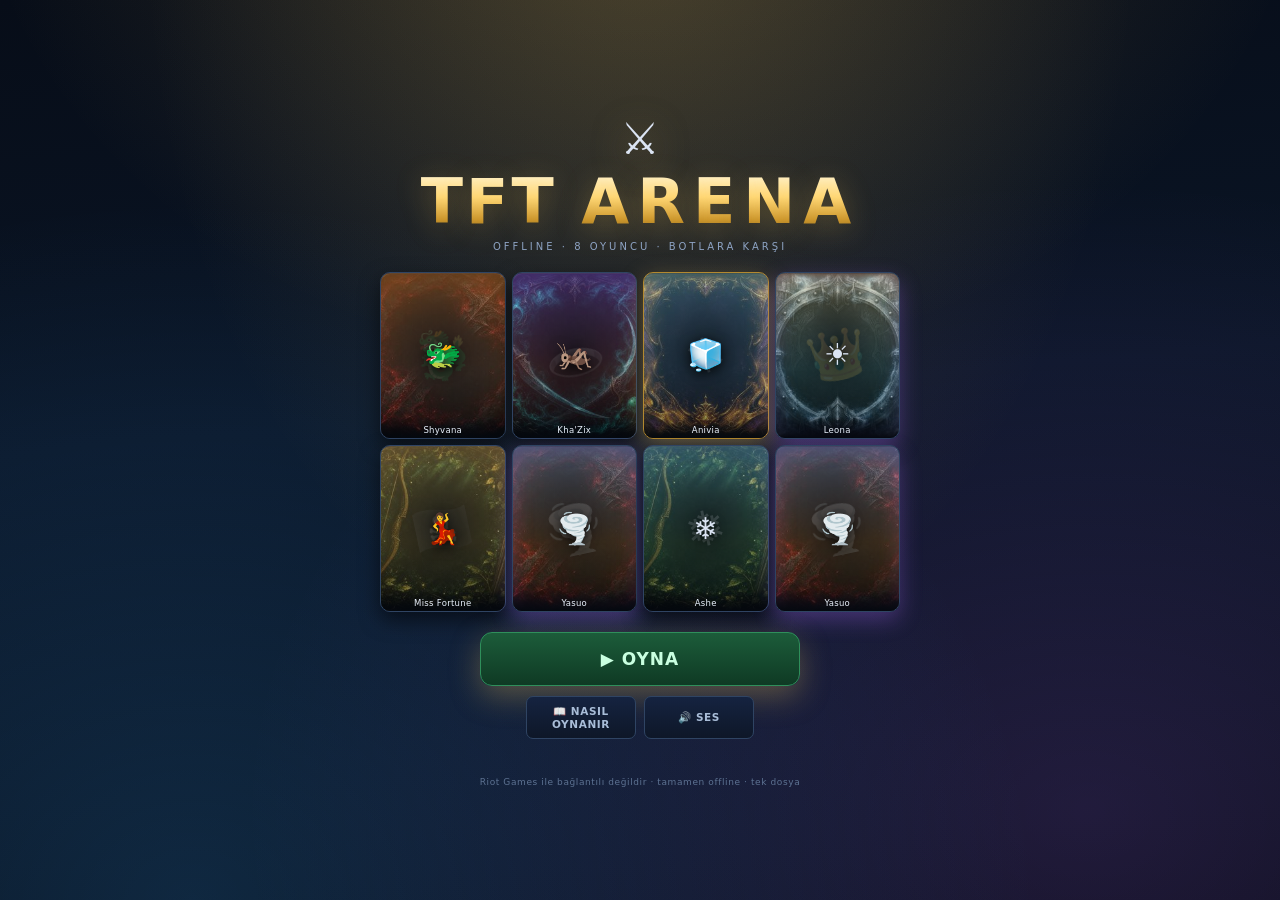
==== commit 1d648bf5: "Giriş ekranı, şampiyon sanatı (gömülü) ve yerleştirme hatası düzeltmesi - HATA: #unit-layer tüm taht" ====
--- a/index.html
+++ b/index.html
@@ -6,6 +6,18 @@
 <meta name="theme-color" content="#05080f" />
 <title>TFT Arena — Offline</title>
 <style>
+/* =====================================================================
+   ŞAMPİYON SANATI (build sırasında data-uri ile gömülür)
+   ===================================================================== */
+:root{
+  --art-warrior:url([data-uri]);
+  --art-mage:url([data-uri]);
+  --art-ranger:url([data-uri]);
+  --art-assassin:url([data-uri]);
+  --art-guardian:url([data-uri]);
+  --art-legendary:url([data-uri]);
+}
+
 /* ============ TFT ARENA — OFFLINE ============ */
 :root{
   --bg:#05080f;
@@ -185,7 +197,8 @@
 }
 #hex-layer,#fx-layer,#unit-layer{position:absolute; inset:0}
 #fx-layer{pointer-events:none; z-index:5}
-#unit-layer{z-index:6}
+#unit-layer{z-index:6; pointer-events:none}   /* boş hex'lere dokunuş/sürükleme geçsin */
+#unit-layer .unit-token{pointer-events:auto}
 
 .hex{
   position:absolute;
@@ -245,6 +258,9 @@
 .unit-token.c5 .unit-ring{border-color:#f2c14e; box-shadow:0 0 16px rgba(242,193,78,.45)}
 .unit-portrait{position:relative; z-index:2; font-size:calc(var(--hexW) * .40); line-height:1; filter:drop-shadow(0 2px 3px rgba(0,0,0,.8))}
 .unit-token.enemy-token .unit-ring{background:radial-gradient(circle at 50% 35%, rgba(140,50,70,.9), rgba(32,8,16,.95) 70%); border-color:#b04a5e}
+/* düşman jetonu: aynı sanat, kızıl tonlama */
+.unit-token.enemy-token .unit-ring{filter:hue-rotate(-24deg) saturate(1.3) brightness(.82)}
+.unit-token.enemy-token .unit-portrait{filter:drop-shadow(0 0 6px rgba(255,70,90,.5))}
 .unit-token.enemy-token.c5 .unit-ring{border-color:#f2c14e}
 
 .unit-stars{
@@ -380,7 +396,7 @@
 .shop-card.c4{border-left:3px solid #b06bff}
 .shop-card.c5{border-left:3px solid #f2c14e}
 .shop-card.sold{opacity:.25; pointer-events:none}
-.sc-portrait{width:34px;height:34px;border-radius:6px;display:grid;place-items:center;font-size:18px;background:#1b2a44;border:1px solid #2f4463; flex:0 0 auto}
+.sc-portrait{width:46px;height:52px;border-radius:7px;display:grid;place-items:center;font-size:22px;background:#1b2a44;border:1px solid #2f4463; flex:0 0 auto; background-size:cover; background-position:center}
 .shop-card.c4 .sc-portrait{background:linear-gradient(160deg,#2a1a44,#150e24); border-color:#6b45a8}
 .shop-card.c5 .sc-portrait{background:linear-gradient(160deg,#3d2f10,#1f1808); border-color:#b3892f}
 .sc-main{flex:1; min-width:0}
@@ -501,6 +517,15 @@
 }
 .carousel-card:hover{border-color:var(--gold); transform:translateY(-3px)}
 .carousel-card .cc-ico{font-size:26px}
+.cc-portrait{
+  position:relative; display:grid; place-items:center; width:100%; height:68px;
+  border-radius:8px; overflow:hidden; border:1px solid #2f4463;
+  background-size:cover; background-position:center; margin-bottom:4px;
+}
+.cc-portrait .portrait-glyph{position:absolute; font-size:40px; opacity:.18; transform:rotate(-12deg)}
+.cc-portrait .portrait-icon{position:relative; z-index:2; font-size:30px; filter:drop-shadow(0 3px 6px rgba(0,0,0,.9))}
+body.is-mobile .cc-portrait{height:56px}
+body.is-mobile .cc-portrait .portrait-icon{font-size:24px}
 .carousel-card .cc-name{font-size:10.5px; font-weight:700; margin-top:3px}
 .carousel-card .cc-traits{font-size:8px; color:#7f93b3}
 .carousel-card .cc-item{font-size:11px; margin-top:3px; color:var(--gold-2)}
@@ -606,8 +631,12 @@
 .portrait-icon{position:relative; z-index:2; line-height:1; filter:drop-shadow(0 2px 3px rgba(0,0,0,.85))}
 .unit-ring{overflow:hidden}
 .unit-ring::after{
-  content:""; position:absolute; inset:0; border-radius:50%; pointer-events:none;
+  content:""; position:absolute; inset:0; border-radius:50%; pointer-events:none; z-index:1;
   background:linear-gradient(160deg, rgba(255,255,255,.22), rgba(255,255,255,0) 40%, rgba(0,0,0,.32));
+}
+.unit-ring::before{
+  content:""; position:absolute; inset:0; border-radius:50%; pointer-events:none; z-index:1;
+  background:radial-gradient(circle at 32% 20%, rgba(255,255,255,.34), rgba(255,255,255,0) 44%);
 }
 .sc-portrait{position:relative; overflow:hidden}
 .sc-portrait::after{
@@ -626,14 +655,6 @@
   border-color:#ffd166 !important;
   box-shadow:0 0 0 2px rgba(255,209,102,.4), 0 0 14px rgba(255,209,102,.45) !important;
   transform:scale(1.08); z-index:5;
-}
-.item-hint{
-  position:fixed; left:50%; transform:translateX(-50%);
-  bottom:calc(78px + env(safe-area-inset-bottom));
-  background:linear-gradient(180deg,#3a2d10,#241a07); border:1px solid #b3892f; color:#ffe1a0;
-  font-size:11px; font-weight:700; letter-spacing:.3px; padding:5px 14px; border-radius:20px;
-  z-index:95; box-shadow:0 6px 20px rgba(0,0,0,.5); pointer-events:none;
-  animation:toastin .2s ease-out;
 }
 
 /* =====================================================================
@@ -642,6 +663,7 @@
 .mobile-only{display:none !important}
 body.is-mobile .mobile-only{display:grid !important}
 body.is-mobile .lock.mobile-only{display:inline !important}
+body.is-mobile .icon-btn.mobile-only{place-items:center}
 
 body.is-mobile{
   font-size:13px; touch-action:manipulation; overscroll-behavior:none;
@@ -649,6 +671,13 @@
   overflow:hidden; -webkit-tap-highlight-color:transparent;
 }
 body.is-mobile #app{display:block; height:100dvh; min-height:100dvh}
+/* sürükleme sırasında tarayıcı kaydırması/jesti iptal etmesin */
+body.is-mobile #board, body.is-mobile #board .hex, body.is-mobile #unit-layer,
+body.is-mobile .unit-token, body.is-mobile .bench-slot, body.is-mobile #bench,
+body.is-mobile .item-slot, body.is-mobile #item-bench, body.is-mobile .carousel-card,
+body.is-mobile .augment-card, body.is-mobile .shop-card, body.is-mobile .icon-btn,
+body.is-mobile .btn{touch-action:none}
+body.is-mobile .unit-token{-webkit-user-drag:none}
 body.is-mobile #rotate-hint{display:none !important}
 
 /* --- üst bar --- */
@@ -736,7 +765,8 @@
   position:fixed; left:0; right:0; bottom:0; z-index:58;
   border-radius:16px 16px 0 0;
   padding:6px 8px calc(6px + env(safe-area-inset-bottom));
-  max-height:48vh; overflow:visible;
+  max-height:48vh; overflow-y:auto; overflow-x:hidden; overscroll-behavior:contain;
+  -webkit-overflow-scrolling:touch;
   box-shadow:0 -12px 34px rgba(0,0,0,.65), inset 0 1px 0 rgba(255,255,255,.05);
 }
 body.is-mobile #unit-info{display:none !important}
@@ -776,6 +806,8 @@
   padding:10px;
 }
 body.is-mobile #traits-panel.open{transform:translateX(0)}
+body.is-mobile #traits-panel{overflow-y:auto; overscroll-behavior:contain}
+body.is-mobile #traits-list{overscroll-behavior:contain}
 .drawer-backdrop{
   position:fixed; inset:0; z-index:85; display:none;
   background:rgba(3,6,12,.62); backdrop-filter:blur(2px);
@@ -798,7 +830,7 @@
 @keyframes sheetUp{from{transform:translateY(45%); opacity:.35}to{transform:none; opacity:1}}
 .sheet-head{display:flex; gap:12px; align-items:center}
 .sheet-portrait{
-  width:64px; height:64px; border-radius:12px; display:grid; place-items:center;
+  width:74px; height:74px; border-radius:12px; display:grid; place-items:center;
   font-size:34px; border:2px solid #4d6f9e; position:relative; overflow:hidden;
 }
 .sheet-name{font-size:18px; font-weight:800; color:#fff; display:flex; align-items:center; gap:6px}
@@ -830,6 +862,56 @@
   box-shadow:0 0 0 2px var(--gold,#d8b155), 0 0 20px rgba(216,177,85,.6), inset 0 0 18px rgba(0,0,0,.5) !important;
 }
 .unit-token.selected .unit-portrait .portrait-icon{ transform:scale(1.06) }
+
+/* --- yatay (landscape) telefon: mağaza sağ sütuna geçer --- */
+@media (orientation:landscape) and (max-height:600px){
+  body.is-mobile{-webkit-touch-callout:none}
+  body.is-mobile #topbar{height:42px; padding:2px 6px 0; gap:6px}
+  body.is-mobile #players-strip{display:none}
+  body.is-mobile .brand-crest{width:24px; height:24px; font-size:13px; border-radius:6px}
+  body.is-mobile #stage-info{min-width:44px}
+  body.is-mobile .stage-round{font-size:14px}
+  body.is-mobile .topbar-right{gap:4px}
+  body.is-mobile .icon-btn{width:26px; height:26px; font-size:11px; border-radius:6px}
+  body.is-mobile .round-timer{width:26px; height:26px}
+  body.is-mobile .timer-ring{width:26px; height:26px}
+  body.is-mobile #timer-text{font-size:10px}
+
+  body.is-mobile #main{top:42px; bottom:38px; left:0; right:40vw; padding:2px 3px}
+  body.is-mobile #center{gap:2px}
+  body.is-mobile #board-wrap{padding:2px; border-radius:10px}
+  body.is-mobile #bench-wrap{flex-direction:row; align-items:center; justify-content:center; gap:6px}
+  body.is-mobile #bench{width:auto; gap:2px}
+  body.is-mobile .bench-slot{flex:0 0 auto; width:30px; height:30px; max-width:none; aspect-ratio:auto}
+  body.is-mobile #item-bench-wrap{width:auto}
+  body.is-mobile #item-bench{width:auto; gap:2px}
+  body.is-mobile .item-slot{flex:0 0 auto; width:26px; height:24px; max-width:none}
+  body.is-mobile .item-slot .item-ico{font-size:12px}
+
+  body.is-mobile #right-panel{
+    top:42px; left:auto; right:0; bottom:0; width:40vw; max-height:none;
+    border-radius:12px 0 0 0; padding:6px 8px calc(6px + env(safe-area-inset-bottom));
+  }
+  body.is-mobile .shop{gap:3px}
+  body.is-mobile .sc-portrait{height:30px; font-size:15px}
+  body.is-mobile .sc-name{font-size:8px}
+  body.is-mobile .sc-cost{font-size:9px}
+  body.is-mobile .shop-actions{margin-top:3px}
+  body.is-mobile .shop-actions .btn{padding:6px 2px; font-size:9px}
+
+  body.is-mobile #bottombar{left:0; right:40vw; bottom:0; height:38px; padding:2px 6px; gap:4px}
+  body.is-mobile .stat-pill{padding:1px 5px 1px 3px}
+  body.is-mobile .pill-ico{font-size:11px}
+  body.is-mobile .pill-value{font-size:11px}
+  body.is-mobile #btn-ready{padding:6px 10px; font-size:11px}
+  body.is-mobile #btn-arrange{padding:5px 7px; font-size:9px}
+
+  body.is-mobile #traits-panel{top:42px; bottom:38px; width:min(70vw,300px)}
+  body.is-mobile .item-hint{bottom:46px; left:auto; right:calc(40vw + 8px); max-width:calc(60vw - 16px)}
+  body.is-mobile #sheet-root .sheet{max-height:94vh}
+  body.is-mobile .modal{max-height:96vh; padding:10px 12px calc(12px + env(safe-area-inset-bottom))}
+  body.is-mobile .carousel-grid{grid-template-columns:repeat(4,1fr)}
+}
 
 /* --- mobil modallar (alt sayfa görünümü) --- */
 body.is-mobile .modal-root{place-items:end center; align-items:end}
@@ -867,9 +949,110 @@
   padding:7px 12px; border-radius:10px; color:#ffe6a8;
   background:linear-gradient(180deg, rgba(40,29,9,.97), rgba(23,17,6,.97));
   border:1px solid rgba(216,177,85,.55); box-shadow:0 8px 24px rgba(0,0,0,.6);
-  pointer-events:none; animation:sheetUp .16s ease-out;
+  pointer-events:none; transform:none; letter-spacing:.2px;
+  animation:toastin .16s ease-out;
 }
 .item-hint.hidden{display:none !important}
+.item-hint b{color:#ffd166}
+
+/* =====================================================================
+   GİRİŞ EKRANI
+   ===================================================================== */
+.intro-screen{
+  position:fixed; inset:0; z-index:600; overflow:auto;
+  display:flex; align-items:center; justify-content:center;
+  background:
+    radial-gradient(ellipse at 50% -10%, rgba(216,177,85,.18), rgba(0,0,0,0) 55%),
+    radial-gradient(ellipse at 15% 100%, rgba(59,167,255,.18), rgba(0,0,0,0) 55%),
+    radial-gradient(ellipse at 85% 90%, rgba(176,107,255,.16), rgba(0,0,0,0) 55%),
+    linear-gradient(175deg,#070d18,#0a1526 45%,#050a13);
+  animation:introFade .35s ease-out;
+}
+.intro-screen.hidden{display:none !important}
+@keyframes introFade{from{opacity:0} to{opacity:1}}
+.intro-glow{
+  position:absolute; inset:-20% -10% auto; height:70%; pointer-events:none;
+  background:radial-gradient(ellipse at 50% 0%, rgba(216,177,85,.22), rgba(0,0,0,0) 62%);
+  animation:introBreath 6s ease-in-out infinite;
+}
+@keyframes introBreath{0%,100%{opacity:.55; transform:translateY(0)} 50%{opacity:1; transform:translateY(2%)}}
+.intro-inner{
+  position:relative; width:min(560px,94vw); padding:26px 20px 22px; text-align:center;
+  display:flex; flex-direction:column; align-items:center; gap:10px;
+}
+.intro-crest{
+  font-size:44px; line-height:1; filter:drop-shadow(0 6px 18px rgba(216,177,85,.55));
+  animation:crestFloat 4s ease-in-out infinite;
+}
+@keyframes crestFloat{0%,100%{transform:translateY(0) rotate(-2deg)} 50%{transform:translateY(-6px) rotate(2deg)}}
+.intro-title{
+  font-size:clamp(38px,11vw,62px); font-weight:900; letter-spacing:3px; margin:0;
+  background:linear-gradient(180deg,#fff6d8,#ffd97a 42%,#c9942c 78%,#8a6418);
+  -webkit-background-clip:text; background-clip:text; color:transparent;
+  text-shadow:0 6px 30px rgba(255,201,80,.28); line-height:1;
+}
+.intro-title span{letter-spacing:8px}
+.intro-sub{
+  font-size:10px; letter-spacing:3px; color:#8ea4c4; margin-top:-2px;
+}
+.intro-champs{
+  display:grid; grid-template-columns:repeat(4,1fr); gap:6px; width:100%; margin:10px 0 4px;
+}
+.intro-card{
+  position:relative; border-radius:10px; overflow:hidden; aspect-ratio:3/4;
+  border:1px solid #2f4463; display:grid; place-items:center;
+  box-shadow:0 8px 20px rgba(0,0,0,.55), inset 0 1px 0 rgba(255,255,255,.08);
+  animation:introCardIn .5s backwards;
+}
+.intro-card:nth-child(1){animation-delay:.02s}.intro-card:nth-child(2){animation-delay:.06s}
+.intro-card:nth-child(3){animation-delay:.1s}.intro-card:nth-child(4){animation-delay:.14s}
+.intro-card:nth-child(5){animation-delay:.18s}.intro-card:nth-child(6){animation-delay:.22s}
+.intro-card:nth-child(7){animation-delay:.26s}.intro-card:nth-child(8){animation-delay:.3s}
+@keyframes introCardIn{from{opacity:0; transform:translateY(14px) scale(.94)} to{opacity:1; transform:none}}
+.intro-card .portrait-glyph{position:absolute; font-size:44px; opacity:.16; transform:rotate(-12deg) scale(1.1); pointer-events:none}
+.intro-card .portrait-icon{position:relative; z-index:2; font-size:30px; filter:drop-shadow(0 3px 6px rgba(0,0,0,.85))}
+.intro-card .ic-name{
+  position:absolute; left:0; right:0; bottom:0; z-index:3; font-size:8.5px; letter-spacing:.3px;
+  padding:8px 2px 3px; color:#e8f0fb; background:linear-gradient(0deg,rgba(4,8,14,.95),rgba(4,8,14,0));
+  white-space:nowrap; overflow:hidden; text-overflow:ellipsis;
+}
+.intro-card.c4{box-shadow:0 8px 22px rgba(176,107,255,.3), inset 0 0 22px rgba(176,107,255,.18)}
+.intro-card.c5{box-shadow:0 8px 24px rgba(242,193,78,.34), inset 0 0 24px rgba(242,193,78,.22); border-color:#b3892f}
+.intro-play{
+  width:min(320px,84vw); margin-top:6px; padding:16px 20px !important;
+  font-size:17px !important; letter-spacing:2px; border-radius:12px;
+  box-shadow:0 10px 30px rgba(216,177,85,.35) !important;
+}
+.intro-row{display:flex; gap:8px; flex-wrap:wrap; justify-content:center}
+.intro-help-btn{padding:8px 14px; font-size:10.5px; letter-spacing:.6px; background:linear-gradient(180deg,#152340,#0e1728); border:1px solid #2f4463; color:#a9bdd8}
+.intro-best{font-size:11px; color:#ffd166; min-height:14px; letter-spacing:.4px}
+.intro-help{
+  width:100%; text-align:left; background:rgba(10,18,31,.85); border:1px solid #22314a;
+  border-radius:12px; padding:12px 14px; animation:sheetUp .18s ease-out;
+}
+.intro-help.hidden{display:none !important}
+.intro-help-grid{display:grid; grid-template-columns:1fr 1fr; gap:10px}
+.intro-help-grid h4{margin:0 0 3px; font-size:11px; color:#ffd166; letter-spacing:.4px}
+.intro-help-grid div{font-size:10.5px; line-height:1.5; color:#a9bdd8}
+.intro-keys{margin-top:10px; font-size:10px; color:#7f93b3; text-align:center; letter-spacing:.5px}
+.intro-foot{font-size:9px; color:#5d7292; letter-spacing:.6px; margin-top:4px}
+@media (max-width:520px){
+  .intro-inner{padding:18px 14px 16px; gap:8px}
+  .intro-crest{font-size:34px}
+  .intro-title{letter-spacing:2px}
+  .intro-title span{letter-spacing:5px}
+  .intro-help-grid{grid-template-columns:1fr}
+  .intro-card .portrait-icon{font-size:24px}
+  .intro-play{padding:14px 16px !important; font-size:15px !important}
+}
+@media (orientation:landscape) and (max-height:560px){
+  .intro-champs{grid-template-columns:repeat(8,1fr); gap:4px; margin:6px 0 0}
+  .intro-inner{gap:6px; padding:10px}
+  .intro-crest{font-size:24px}
+  .intro-title{font-size:30px}
+  .intro-play{width:min(260px,70vw); padding:10px 16px !important; font-size:14px !important}
+  .intro-foot{display:none}
+}
 
 </style>
 <link rel="icon" href="data:image/svg+xml,<svg xmlns='http://www.w3.org/2000/svg' viewBox='0 0 100 100'><text y='.9em' font-size='90'>⚔️</text></svg>" />
@@ -992,13 +1175,38 @@
   </footer>
 </div>
 
+<div id="intro-screen" class="intro-screen">
+  <div class="intro-glow"></div>
+  <div class="intro-inner">
+    <div class="intro-crest">⚔️</div>
+    <h1 class="intro-title">TFT <span>ARENA</span></h1>
+    <div class="intro-sub">OFFLINE · 8 OYUNCU · BOTLARA KARŞI</div>
+    <div id="intro-champs" class="intro-champs"></div>
+    <button id="btn-welcome" class="btn ready intro-play">▶ OYNA</button>
+    <div class="intro-row">
+      <button id="intro-help" class="btn intro-help-btn">📖 NASIL OYNANIR</button>
+      <button id="intro-sound" class="btn intro-help-btn">🔊 SES</button>
+    </div>
+    <div id="intro-best" class="intro-best"></div>
+    <div id="intro-help-body" class="intro-help hidden">
+      <div class="intro-help-grid">
+        <div><h4>1 · Şampiyon al</h4>Mağazadan şampiyon satın al. Aynı şampiyondan 3 tane → <b>2★</b>, 3 tane 2★ → <b>3★</b>.</div>
+        <div><h4>2 · Tahtaya diz</h4>Yedekteki birimi <b>sürükle</b> ya da telefonda <b>dokun → kareye dokun</b>. Seviye = tahtadaki birim sayısı.</div>
+        <div><h4>3 · Sinerji kur</h4>Sinerji eşiğine ulaşınca takım güçlenir. Aynı sinerjiden <b>farklı</b> şampiyonlar sayılır.</div>
+        <div><h4>4 · Eşya tak</h4>İki bileşen birleşip tam eşya olur, birime takılır. Birim başına en fazla <b>3 eşya</b>.</div>
+      </div>
+      <div class="intro-keys">D yenile · F XP · R hazır · E sat · 1-5 mağaza · Esc bırak</div>
+    </div>
+    <div class="intro-foot">Riot Games ile bağlantılı değildir · tamamen offline · tek dosya</div>
+  </div>
+</div>
 <div id="drawer-backdrop" class="drawer-backdrop"></div>
 <div id="item-hint" class="item-hint hidden"></div>
 <div id="tooltip" class="tooltip hidden"></div>
 <div id="modal-root" class="modal-root hidden"></div>
 <div id="sheet-root" class="sheet-root hidden"></div>
 <div id="toast-root"></div>
-<!-- build: 2026-11-12 21:47 -->
+<!-- build: 2026-11-13 07:59 -->
 
 <script>
 /* ==== data.js ==== */
@@ -2854,7 +3062,14 @@
     const chh = center.clientHeight || 600;
     const mob = document.body.classList.contains('is-mobile');
     const byW = (cw - (mob ? 6 : 26)) / 7.6;
-    const byH = (chh - (mob ? 84 : 96)) / 7.35;
+    // yedek/eşya şeridinin gerçek yüksekliğini ölç (mobilde sabit, masaüstünde hexW'ye bağlı)
+    let reserve = 96;
+    if (mob) {
+      const bwEl = $('#bench-wrap');
+      const measured = bwEl ? bwEl.offsetHeight : 0;
+      reserve = measured > 20 ? Math.min(measured + 12, 160) : 84;
+    }
+    const byH = (chh - reserve) / 7.35;
     let size = Math.max(26, Math.min(byW, byH, 82));
     applyHexSize(size);
 
@@ -2907,11 +3122,25 @@
     const n = parseInt(h, 16);
     return `rgba(${(n >> 16) & 255},${(n >> 8) & 255},${n & 255},${a})`;
   }
+  function artKey(ch) {
+    if (!ch) return 'warrior';
+    if (ch.cost >= 5) return 'legendary';
+    const t = ch.traits || [];
+    if (t.indexOf('assassin') >= 0 || t.indexOf('ninja') >= 0) return 'assassin';
+    if (t.indexOf('sorcerer') >= 0 || t.indexOf('elementalist') >= 0 || t.indexOf('demon') >= 0) return 'mage';
+    if (t.indexOf('guardian') >= 0 || t.indexOf('knight') >= 0) return 'guardian';
+    if (t.indexOf('ranger') >= 0 || t.indexOf('gunslinger') >= 0 || (ch.range || 1) >= 3) return 'ranger';
+    return 'warrior';
+  }
   function portraitStyle(ch) {
     const traits = (ch && ch.traits) || [];
     const t1 = (DATA.TRAITS[traits[0]] || {}).color || '#4d6f9e';
     const t2 = (DATA.TRAITS[traits[1]] || {}).color || t1;
-    return `background:radial-gradient(circle at 34% 24%, ${hexToRgba(t1, 0.92)} 0%, ${hexToRgba(t2, 0.45)} 52%, #08101d 100%)`;
+    const key = artKey(ch);
+    return 'background-size:cover,cover; background-position:center,center; background-image:' +
+      'radial-gradient(circle at 50% 46%, rgba(4,8,15,.62) 0%, rgba(4,8,15,.22) 52%, rgba(4,8,15,0) 76%),' +
+      `linear-gradient(180deg, ${hexToRgba(t1, 0.40)} 0%, ${hexToRgba(t2, 0.26)} 58%, rgba(4,8,14,.45) 100%),` +
+      `var(--art-${key})`;
   }
   function traitGlyph(ch) {
     const traits = (ch && ch.traits) || [];
@@ -3323,7 +3552,10 @@
         ${opts.map((o, i) => {
       const ch = CH[o.champId];
       return `<div class="carousel-card" data-carousel="${i}">
-            <div class="cc-ico">${ch.icon}</div>
+            <div class="cc-portrait" style="${portraitStyle(ch)}">
+              <span class="portrait-glyph">${traitGlyph(ch)}</span>
+              <span class="portrait-icon">${ch.icon}</span>
+            </div>
             <div class="cc-name">${ch.name}</div>
             <div class="cc-traits">${ch.traits.map(t => DATA.TRAITS[t].icon).join(' ')}</div>
             <div class="cc-item">${o.item.icon} ${o.item.name}</div>
@@ -3384,22 +3616,60 @@
   }
 
   function showWelcome(onStart) {
-    openModal(`
-      <h2 style="text-align:center;font-size:24px">⚔️ TFT ARENA</h2>
-      <p class="sub" style="text-align:center">7 bot oyuncuya karşı offline otomatik savaş. Sona kalan kazanır.</p>
-      <div class="help-grid" style="margin-bottom:6px">
-        <div><h4>1 · Şampiyon al</h4>Alttaki mağazadan şampiyon satın al. Aynı şampiyondan 3 tane alırsan <b>2★</b>, 3 tane 2★ ise <b>3★</b> olur.</div>
-        <div><h4>2 · Tahtaya diz</h4>Birimleri yedek alanından <b>hex tahtaya sürükle</b>. Seviye = tahtaya koyabileceğin birim sayısı.</div>
-        <div><h4>3 · Sinerji kur</h4>Sol paneldeki sinerjiler eşik sayısına ulaşınca takımına güç verir. Farklı şampiyonlar sayılır.</div>
-        <div><h4>4 · Eşya tak</h4>İki bileşen eşyayı birleştir, birime sürükle. Birim başına en fazla <b>3 eşya</b>.</div>
-      </div>
-      <p class="sub" style="text-align:center;margin-top:6px">
-        <span class="help-key">D</span> yenile · <span class="help-key">F</span> XP · <span class="help-key">R</span> hazır · <span class="help-key">E</span> sat
-      </p>
-      <div class="modal-actions" style="justify-content:center"><button class="btn ready" id="btn-welcome">OYUNA BAŞLA</button></div>
-    `);
-    const b = $('#btn-welcome');
-    if (b) b.addEventListener('click', () => { hideModal(); if (onStart) onStart(); });
+    const el = $('#intro-screen');
+    if (!el) { // şablon yoksa eski usul
+      openModal('<h2 style="text-align:center">⚔️ TFT ARENA</h2><div class="modal-actions" style="justify-content:center"><button class="btn ready" id="btn-welcome">OYUNA BAŞLA</button></div>');
+      const b2 = $('#btn-welcome');
+      if (b2) b2.addEventListener('click', () => { hideModal(); if (onStart) onStart(); });
+      return;
+    }
+    el.classList.remove('hidden');
+    const strip = $('#intro-champs');
+    if (strip && !strip.dataset.done) {
+      strip.dataset.done = '1';
+      const pool = DATA.CHAMPS.slice().sort((a, b) => b.cost - a.cost).slice(0, 26);
+      const picks = [];
+      for (let i = 0; i < 8; i++) picks.push(pool[Math.floor(Math.random() * pool.length)]);
+      strip.innerHTML = picks.map(ch => `
+        <div class="intro-card c${ch.cost}" style="${portraitStyle(ch)}">
+          <span class="portrait-glyph">${traitGlyph(ch)}</span>
+          <span class="portrait-icon">${ch.icon}</span>
+          <span class="ic-name">${ch.name}</span>
+        </div>`).join('');
+    }
+    const best = $('#intro-best');
+    if (best) {
+      let b = null;
+      try { b = window.localStorage.getItem('tft_best_place_v1'); } catch (e) { }
+      best.textContent = b ? `🏅 En iyi derecen: ${b}.` : '';
+    }
+    const btn = $('#btn-welcome');
+    if (btn && !btn.dataset.bound) {
+      btn.dataset.bound = '1';
+      btn.addEventListener('click', () => { hideWelcome(); if (onStart) onStart(); });
+    }
+    const hb = $('#intro-help');
+    if (hb && !hb.dataset.bound) {
+      hb.dataset.bound = '1';
+      hb.addEventListener('click', () => {
+        const body = $('#intro-help-body');
+        if (body) body.classList.toggle('hidden');
+      });
+    }
+    const sb = $('#intro-sound');
+    if (sb && !sb.dataset.bound) {
+      sb.dataset.bound = '1';
+      sb.addEventListener('click', () => {
+        soundOn = !soundOn;
+        sb.textContent = soundOn ? '🔊 SES' : '🔇 SESSİZ';
+        const top = $('#btn-sound'); if (top) top.textContent = soundOn ? '🔊' : '🔇';
+        if (soundOn) sfx('click');
+      });
+    }
+  }
+  function hideWelcome() {
+    const el = $('#intro-screen');
+    if (el) el.classList.add('hidden');
   }
 
   function showHelp() {
@@ -4173,11 +4443,11 @@
     init, renderAll, renderBoardUnits, renderBench, renderShop, renderItems,
     renderTraits, renderTraitsMini: renderTraits, renderInfo, renderPlayers,
     renderBars, renderTimer, renderTopbar, renderLog,
-    setCombatMode, showResult, showCarousel, showScout, showWelcome, showNextOpponent, hideNextOpponent, showAugments, showGameOver, showHelp,
+    setCombatMode, showResult, showCarousel, showScout, showWelcome, hideWelcome, showNextOpponent, hideNextOpponent, showAugments, showGameOver, showHelp,
     toast, sfx, hideModal, layout, showTraitDetail,
     showUnitTooltip, showChampTooltip, showItemTooltip, showTraitTooltip, showTooltip, hideTooltip,
     skipCombat, updateCombat, positionCombatTokens,
-    applyMode, measureMobile, openUnitSheet, closeSheet, openDrawer, closeDrawer, isMobile,
+    applyMode, measureMobile, openUnitSheet, closeSheet, openDrawer, closeDrawer, isMobile, artKey,
     clearItemSelection
   };
 })();
@@ -4935,20 +5205,16 @@
     TFT.UI.init();
     TFT.UI.renderAll();
     pushLog('TFT Arena — Offline. İyi şanslar!');
-    let seen = false;
-    try { seen = !!window.localStorage.getItem('tft_seen_welcome_v1'); } catch (e) { }
-    if (!seen) {
-      TFT.UI.showWelcome(() => {
-        try { window.localStorage.setItem('tft_seen_welcome_v1', '1'); } catch (e) { }
-        beginRound();
-      });
-    } else {
+    // her açılışta giriş ekranı
+    TFT.UI.showWelcome(() => {
+      try { window.localStorage.setItem('tft_seen_welcome_v1', '1'); } catch (e) { }
       beginRound();
-    }
+    });
   }
   function restart() {
     reset();
     TFT.UI.hideModal();
+    if (TFT.UI.hideWelcome) TFT.UI.hideWelcome();
     TFT.UI.setCombatMode(false);
     TFT.UI.renderAll();
     beginRound();
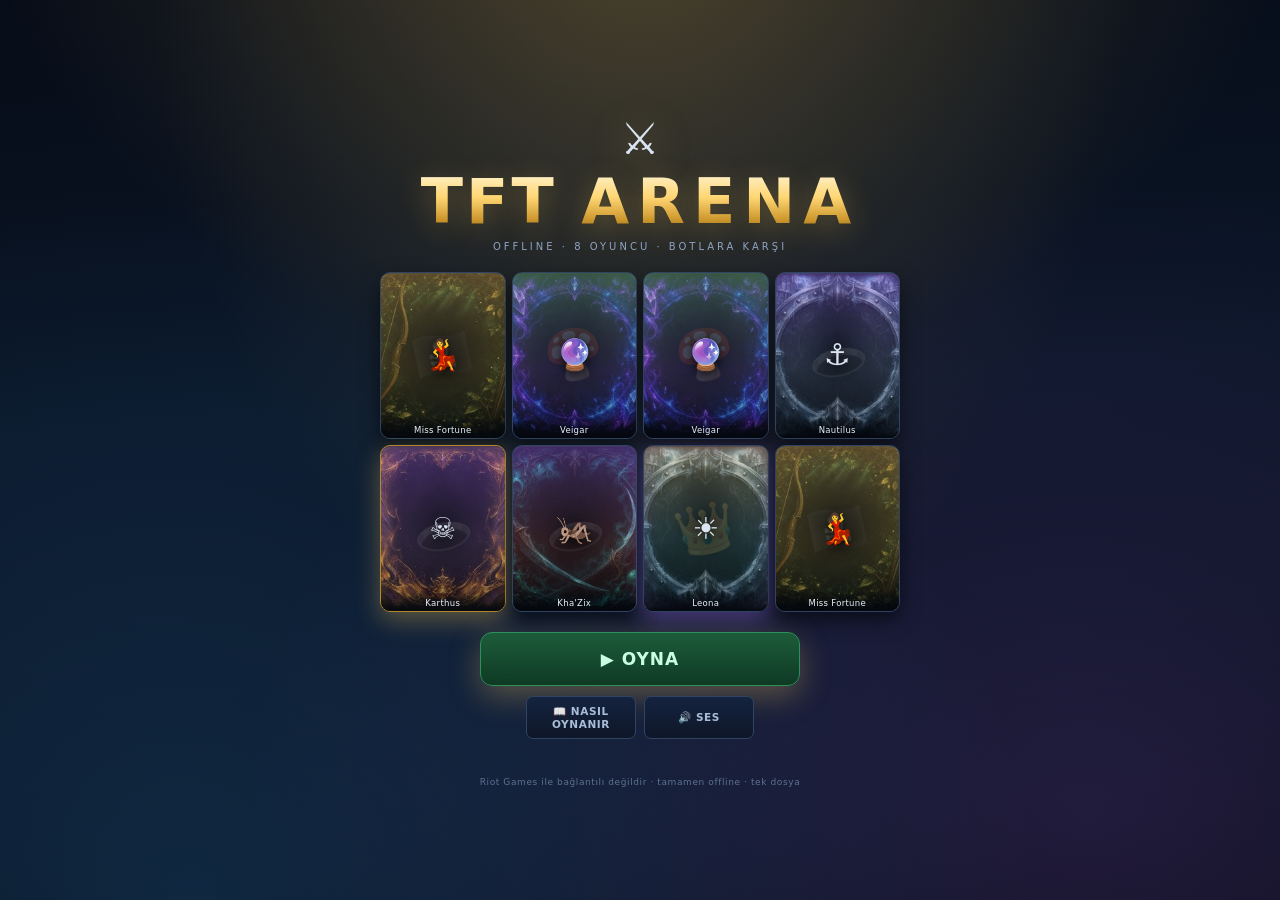
==== commit 6ca60e73: "Dolu hex'e dokunarak yer değiştirme, mobilde toast konumu, README güncellemesi Co-authored-by: arena" ====
--- a/index.html
+++ b/index.html
@@ -681,6 +681,7 @@
 body.is-mobile #rotate-hint{display:none !important}
 
 /* --- üst bar --- */
+body.is-mobile #toast-root{bottom:calc(var(--shop-h,150px) + var(--bar-h,46px) + 12px); z-index:120}
 body.is-mobile #topbar{
   position:fixed; top:0; left:0; right:0; height:var(--top-h,70px);
   display:flex; align-items:flex-start; gap:8px;
@@ -866,7 +867,8 @@
 /* --- yatay (landscape) telefon: mağaza sağ sütuna geçer --- */
 @media (orientation:landscape) and (max-height:600px){
   body.is-mobile{-webkit-touch-callout:none}
-  body.is-mobile #topbar{height:42px; padding:2px 6px 0; gap:6px}
+  body.is-mobile #toast-root{bottom:calc(var(--shop-h,150px) + var(--bar-h,46px) + 12px); z-index:120}
+body.is-mobile #topbar{height:42px; padding:2px 6px 0; gap:6px}
   body.is-mobile #players-strip{display:none}
   body.is-mobile .brand-crest{width:24px; height:24px; font-size:13px; border-radius:6px}
   body.is-mobile #stage-info{min-width:44px}
@@ -4271,7 +4273,8 @@
         const hexEl = e.target.closest('#board .hex');
         const bsEl = e.target.closest('.bench-slot');
         const u = G.unitByUid(S.selectedUid);
-        if (u && hexEl && !e.target.closest('.unit-token')) {
+        const tokEl = e.target.closest('.unit-token');
+        if (u && hexEl && (!tokEl || +tokEl.dataset.uid !== u.uid)) {
           G.placeUnit(u.uid, +hexEl.dataset.r, +hexEl.dataset.c);
           S.selectedUid = null; renderInfo(); updateItemHint();
           return;
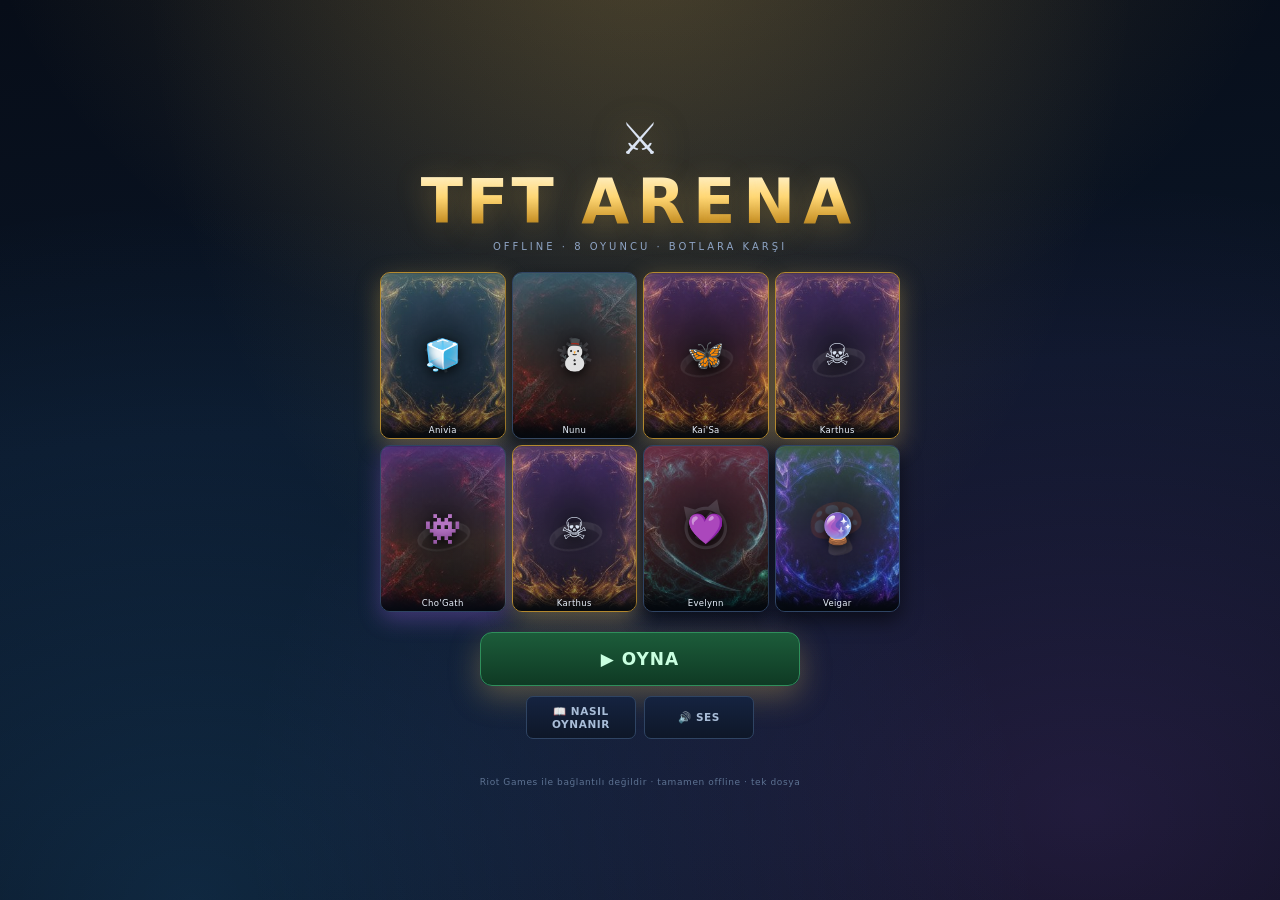
==== commit dabdf0e6: "Yerleştirme modu vurgusu: yedek birim seçilince oyuncu kareleri nefes alır Co-authored-by: arena-age" ====
--- a/index.html
+++ b/index.html
@@ -856,6 +856,13 @@
 .sheet-actions .btn{flex:1; padding:12px; font-size:13px}
 .sheet-actions .btn.sell{background:linear-gradient(180deg,#48161c,#2a0d11); border-color:#8c3340; color:#ffc0c0}
 .sheet-actions .btn.close{background:linear-gradient(180deg,#1c2c48,#131f33); border-color:#2f4463}
+
+/* --- yerleştirme modu: oyuncu sıraları nefes alır --- */
+#board.placing .hex:not(.enemy) .hex-glow{
+  box-shadow:inset 0 0 0 2px rgba(216,177,85,.55), inset 0 0 18px rgba(216,177,85,.22);
+  animation:placingPulse 1.5s ease-in-out infinite;
+}
+@keyframes placingPulse{0%,100%{opacity:.55} 50%{opacity:1}}
 
 /* --- seçili jeton --- */
 .unit-token.selected{ z-index:6; filter:brightness(1.06) }
@@ -1208,7 +1215,7 @@
 <div id="modal-root" class="modal-root hidden"></div>
 <div id="sheet-root" class="sheet-root hidden"></div>
 <div id="toast-root"></div>
-<!-- build: 2026-11-13 07:59 -->
+<!-- build: 2026-11-13 08:00 -->
 
 <script>
 /* ==== data.js ==== */
@@ -3985,6 +3992,11 @@
   let drag = null;
   let selectedItemSlot = null;
 
+  function setPlacing(on) {
+    const b = $('#board');
+    if (!b) return;
+    if (on) b.classList.add('placing'); else b.classList.remove('placing');
+  }
   function setHint(html) {
     const el = $('#item-hint');
     if (!el) return;
@@ -4000,8 +4012,10 @@
     const u = (S.selectedUid && document.body.classList.contains('is-mobile')) ? G.unitByUid(S.selectedUid) : null;
     if (u && u.r < 0) {
       setHint(`👆 <b>${CH[u.champId].name}</b> — tahtada bir kareye dokun (yerleştir) · bilgi için tekrar dokun`);
+      setPlacing(true);
       return;
     }
+    setPlacing(false);
     setHint('');
   }
   function clearItemSelection() {
@@ -4194,7 +4208,7 @@
           <button class="btn close" data-sheet-close="1">KAPAT</button>
         </div>
       </div>`;
-    setHint('');
+    setHint(''); setPlacing(false);
     root.classList.remove('hidden');
     root.querySelector('.sheet-bd').addEventListener('click', closeSheet);
     const sellBtn = root.querySelector('[data-sheet-sell]');
@@ -4276,12 +4290,12 @@
         const tokEl = e.target.closest('.unit-token');
         if (u && hexEl && (!tokEl || +tokEl.dataset.uid !== u.uid)) {
           G.placeUnit(u.uid, +hexEl.dataset.r, +hexEl.dataset.c);
-          S.selectedUid = null; renderInfo(); updateItemHint();
+          S.selectedUid = null; renderInfo(); updateItemHint(); setPlacing(false);
           return;
         }
         if (u && bsEl && u.r >= 0) {
           G.benchUnit(u.uid, +bsEl.dataset.bench);
-          S.selectedUid = null; renderInfo(); updateItemHint();
+          S.selectedUid = null; renderInfo(); updateItemHint(); setPlacing(false);
           return;
         }
       }
